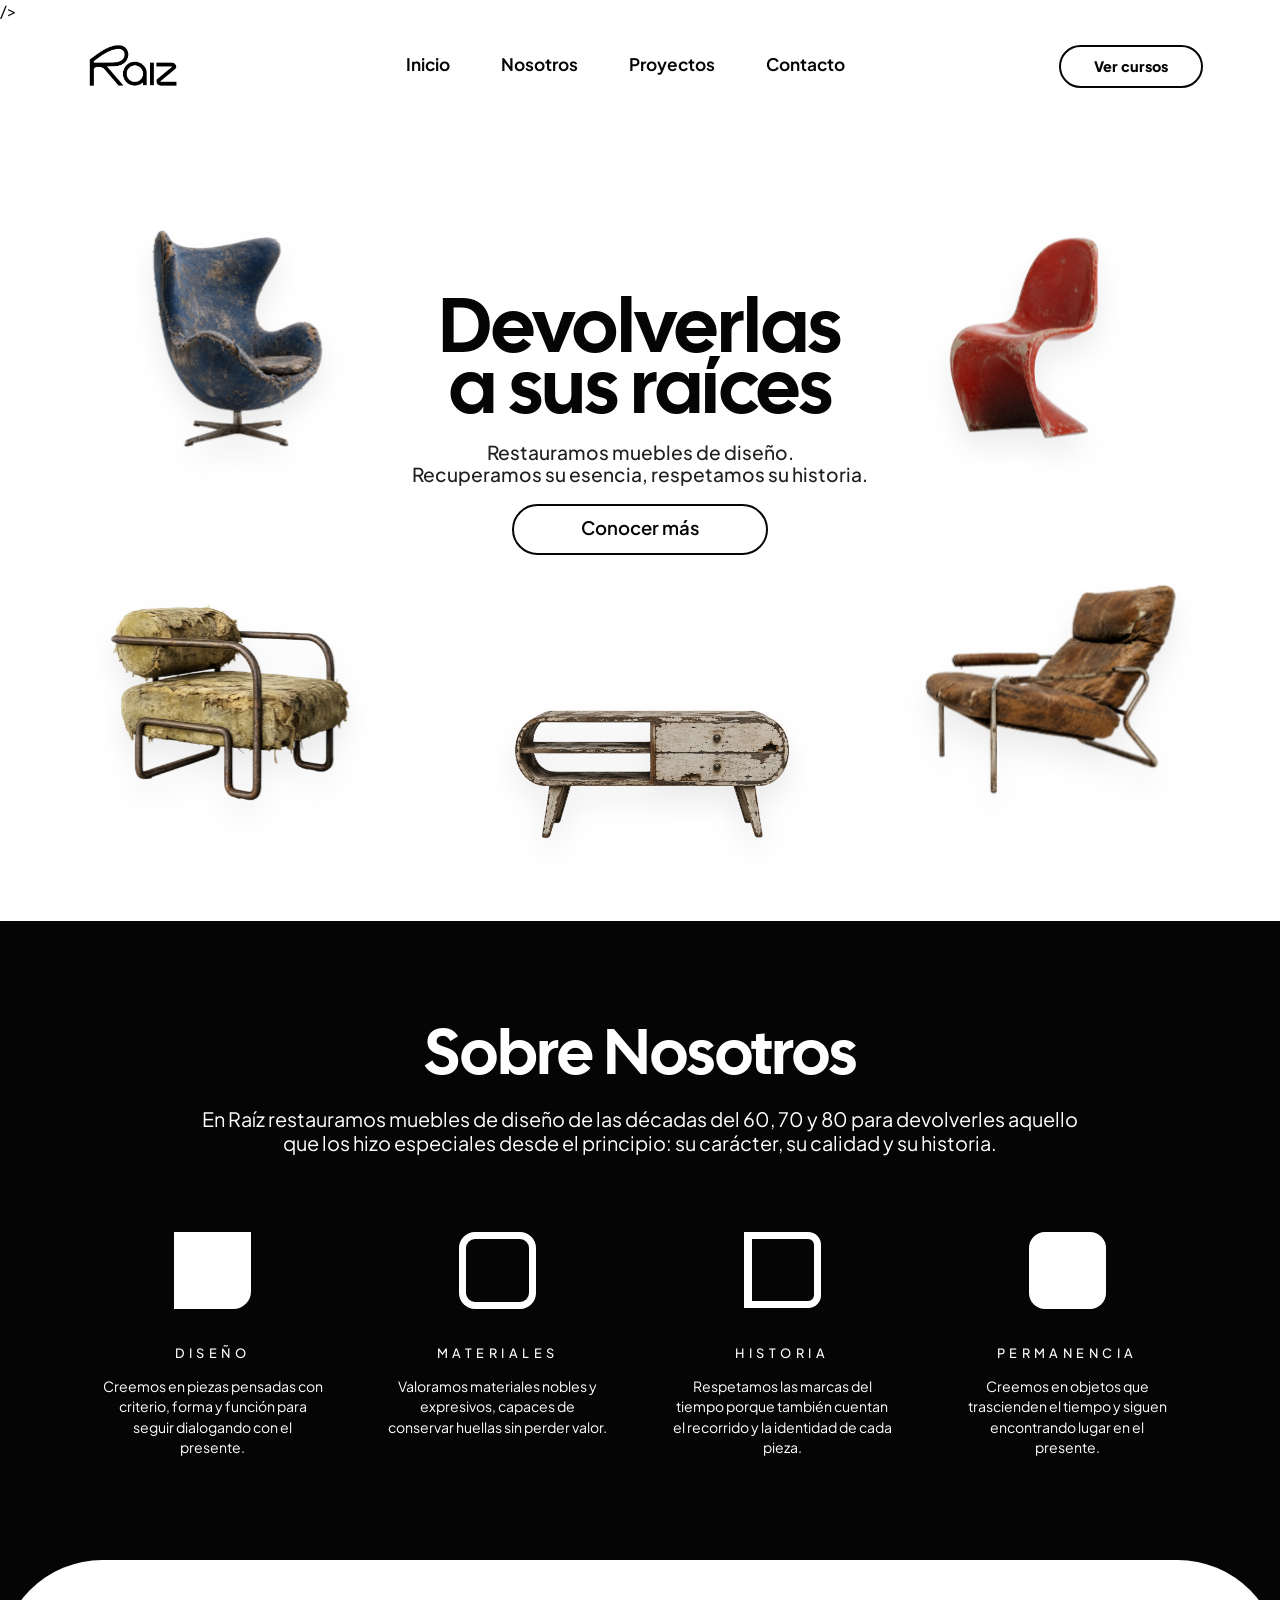
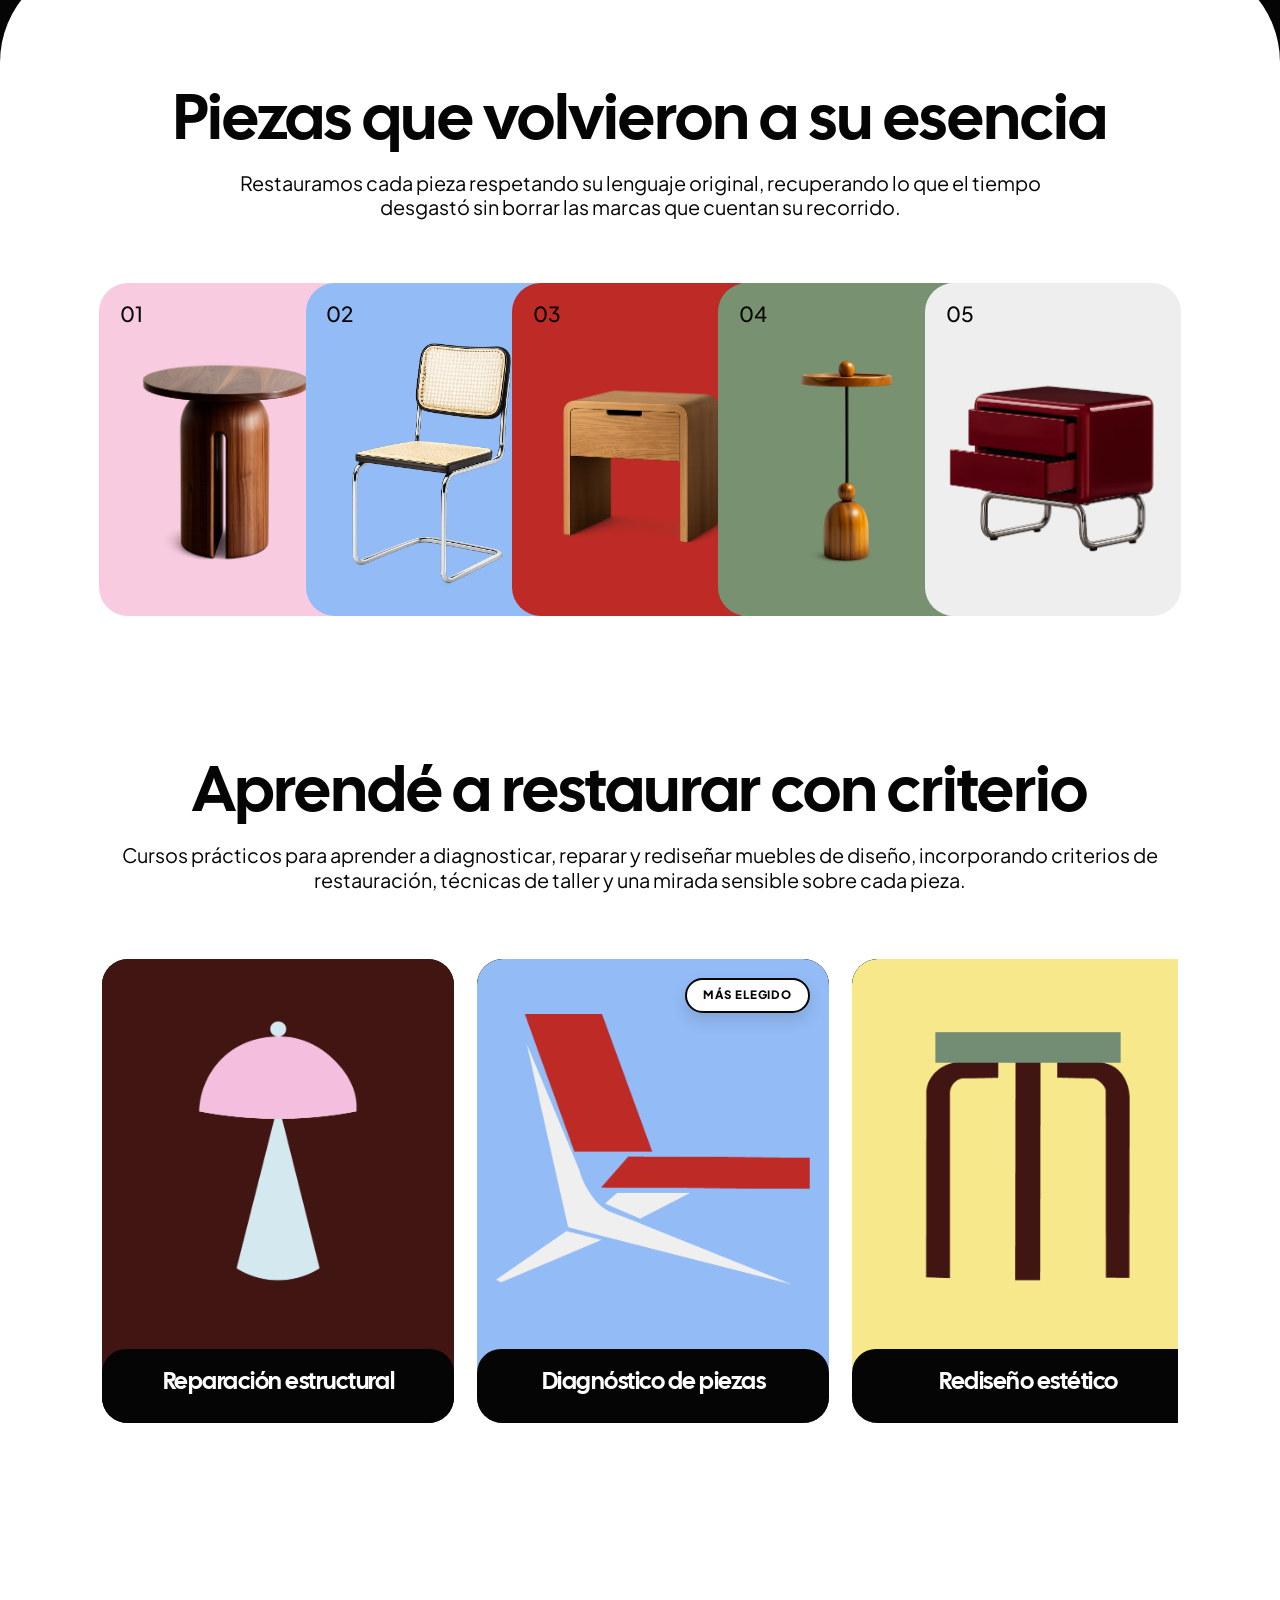
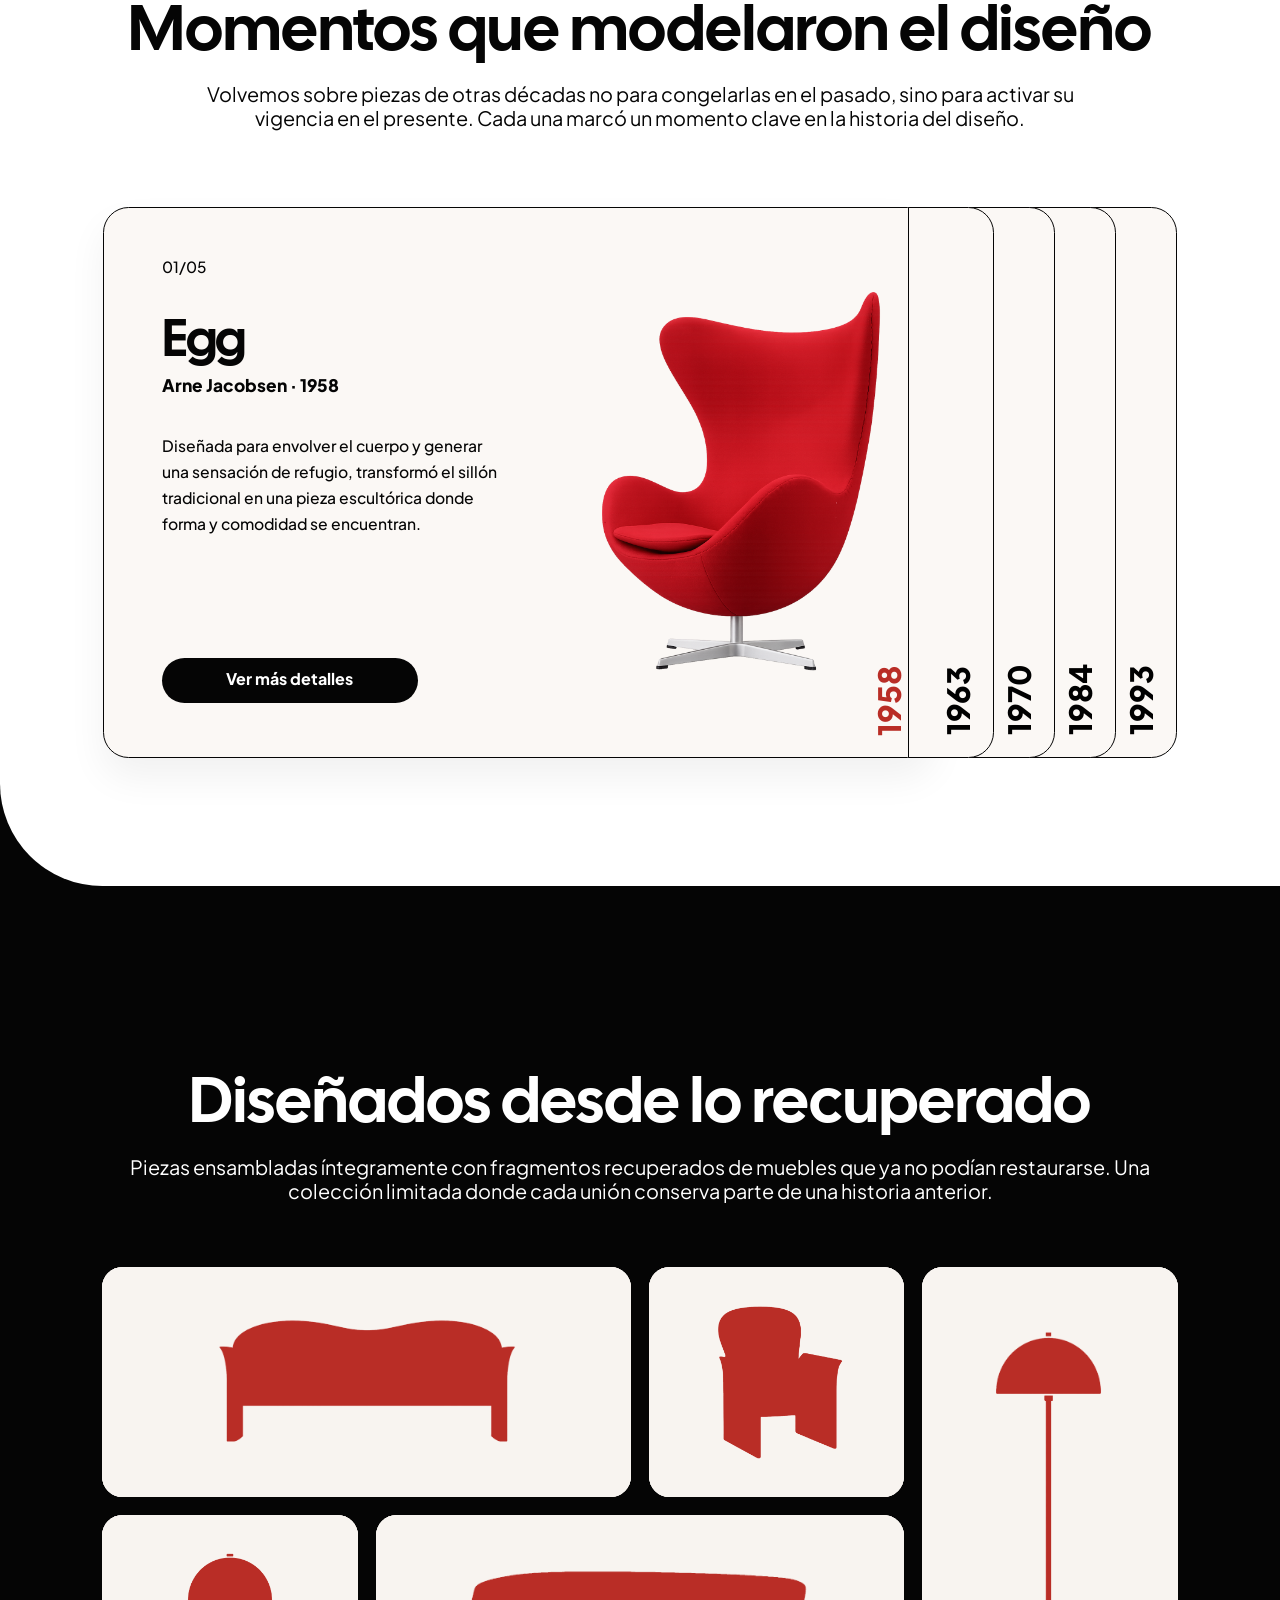
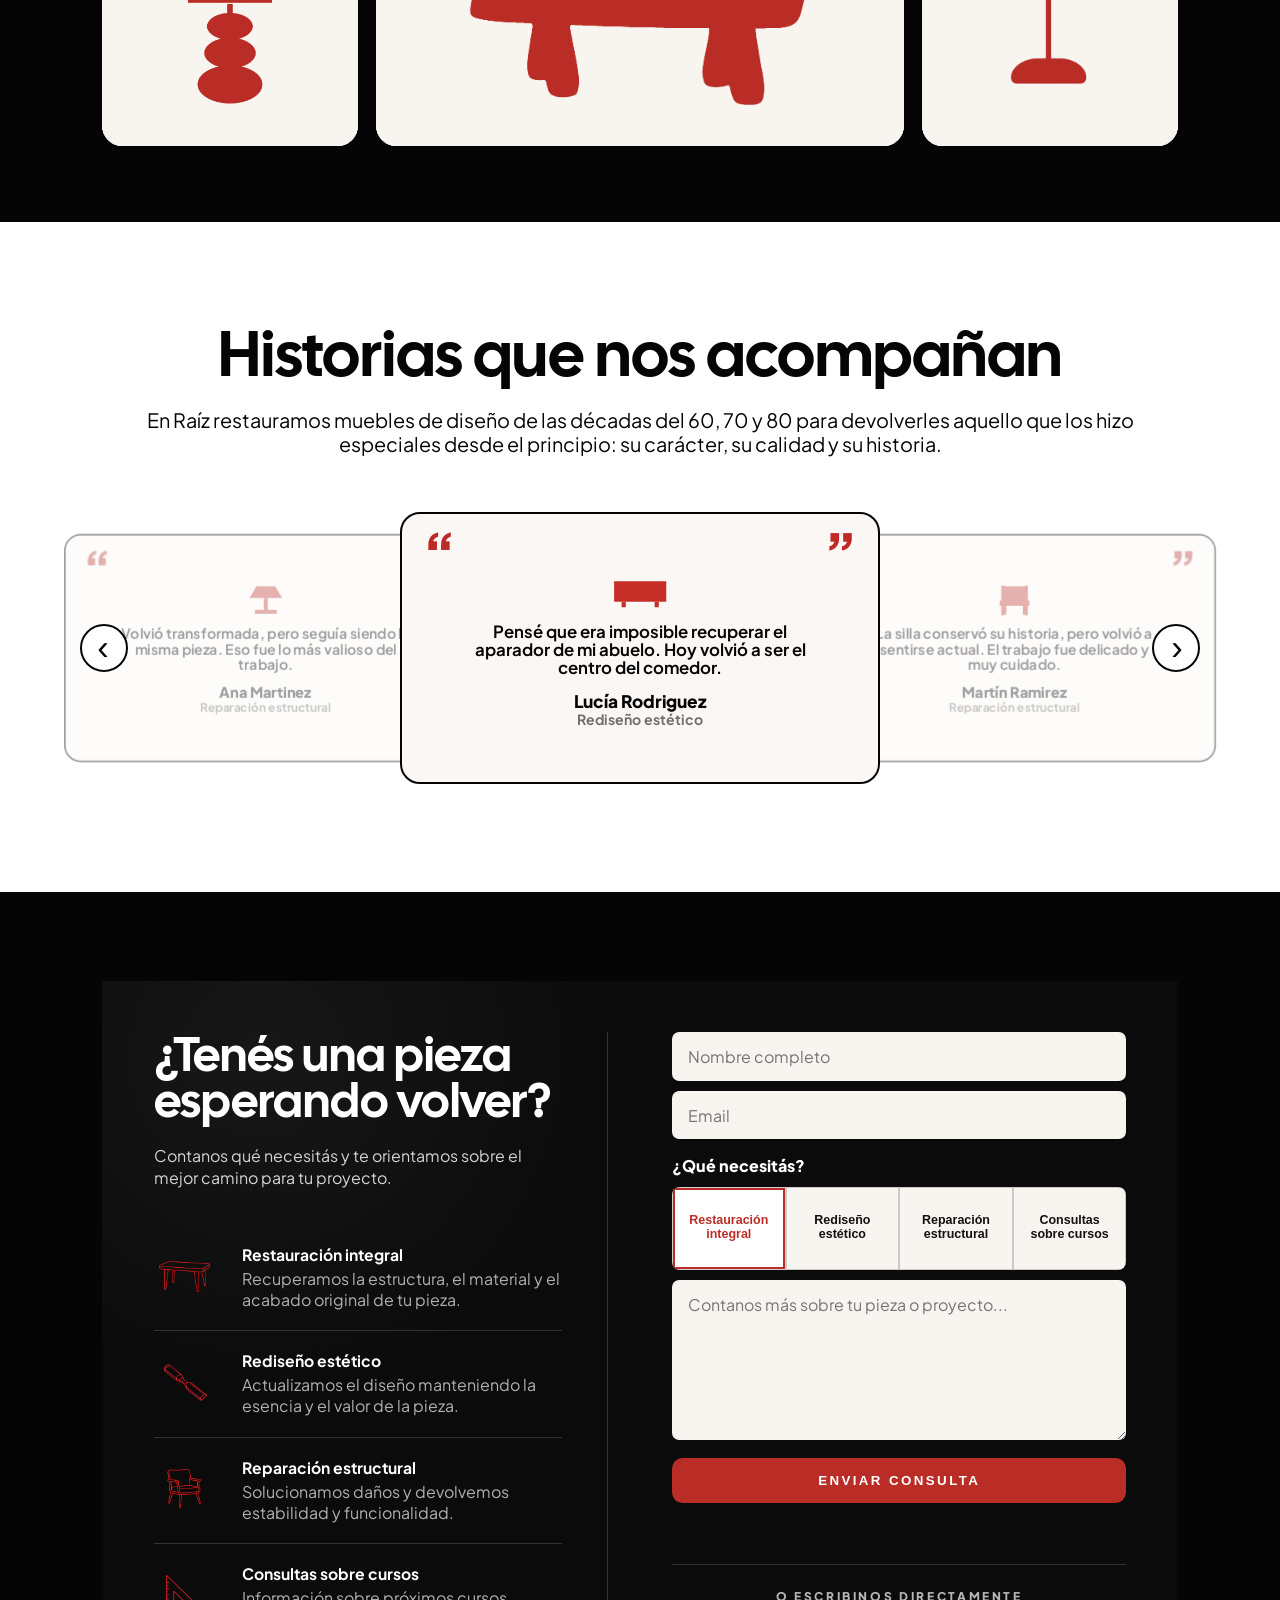
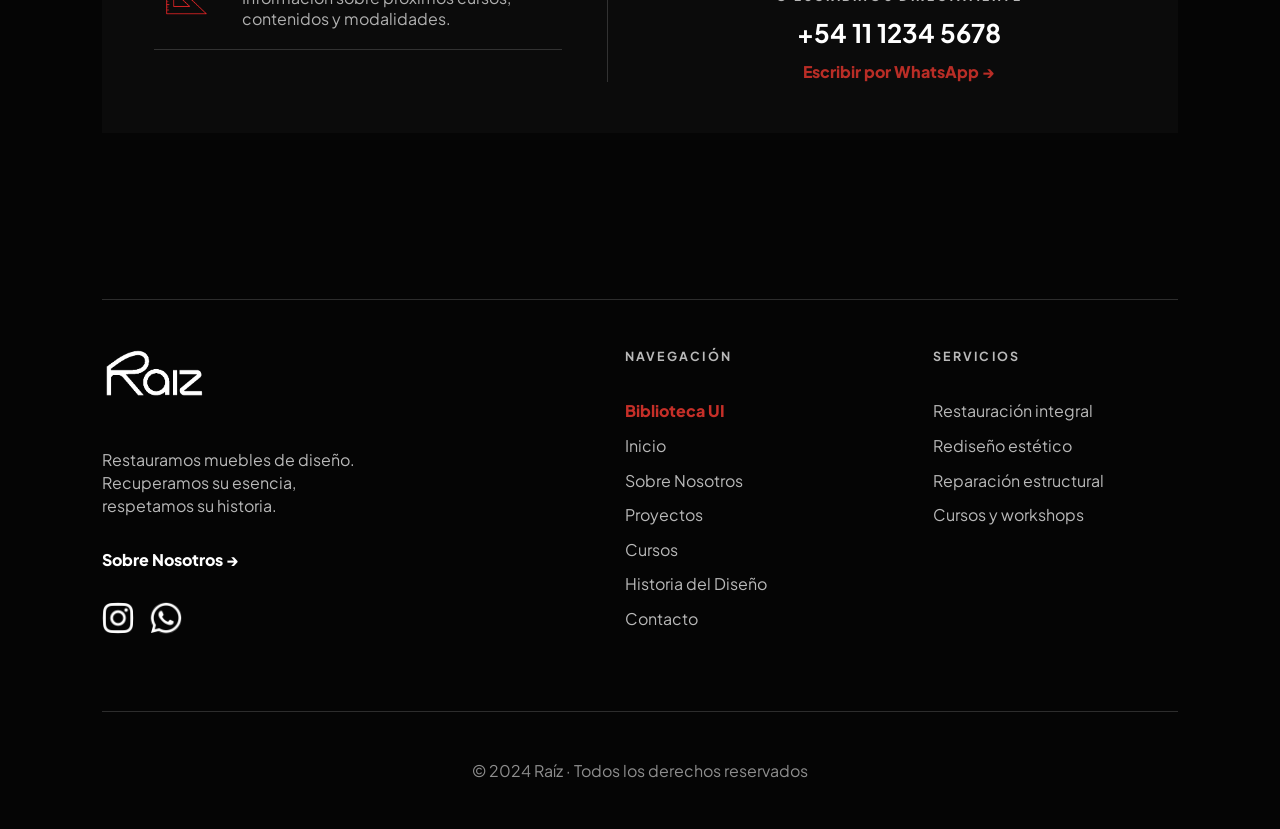
==== index.html @ 6542a579 "/" ====
<!DOCTYPE html>
<html lang="es">
  <head>
    <meta charset="UTF-8" />
    <meta name="viewport" content="width=device-width, initial-scale=1.0" />
    <title>RAIZ | Restauración de muebles vintage</title>
    <link rel="preconnect" href="https://fonts.googleapis.com" />
<link rel="preconnect" href="https://fonts.gstatic.com" crossorigin />

/>
    <link rel="stylesheet" href="styles.css" />
    <link rel="preconnect" href="https://fonts.googleapis.com" />
    <link rel="preconnect" href="https://fonts.gstatic.com" crossorigin />
    <link href="https://fonts.googleapis.com/css2?family=Cal+Sans&family=League+Spartan:wght@100..900&display=swap" rel="stylesheet" />
    <link rel="preconnect" href="https://fonts.googleapis.com">
<link rel="preconnect" href="https://fonts.gstatic.com" crossorigin>
<link href="https://fonts.googleapis.com/css2?family=Cal+Sans&family=Inter:ital,opsz,wght@0,14..32,100..900;1,14..32,100..900&family=League+Spartan:wght@100..900&family=Plus+Jakarta+Sans:ital,wght@0,200..800;1,200..800&display=swap" rel="stylesheet">
  </head>
 <body>
  <header class="hero" id="inicio">
  <nav class="navbar" aria-label="Navegacion principal">
  <a class="brand" href="#inicio" aria-label="RAIZ inicio">
    <img src="./img/logo-raiz.png" alt="RAIZ" />
    <span>RAIZ</span>
  </a>

  <button class="nav-toggle" type="button" aria-label="Abrir menú" aria-expanded="false" aria-controls="nav-menu">
    <span></span>
    <span></span>
    <span></span>
  </button>

  <ul class="nav-links" id="nav-menu">
    <li><a href="#inicio">Inicio</a></li>
    <li><a href="#sobre-nosotros">Nosotros</a></li>
    <li><a href="#proyectos">Proyectos</a></li>
    <li><a href="#contacto">Contacto</a></li>

      <li class="nav-courses-mobile">
    <a href="#cursos">Ver cursos</a>
  </li>
  </ul>

  <a class="nav-cta" href="#cursos">Ver cursos</a>
</nav>


      <div class="hero-gallery" aria-hidden="true">
  <div class="hero-piece piece-chair-green">
    <img class="hero-piece__img hero-piece__img--normal" src="./img/sillon-azul-deteriorado.png" alt="" />
    <img class="hero-piece__img hero-piece__img--aged" src="./img/sillon-azul.png" alt="" />
  </div>

<div class="hero-piece piece-mobile-restoration">
  <img class="hero-piece__img hero-piece__img--normal" src="./img/sillon-azul-deteriorado.png" alt="" />
  <img class="hero-piece__img hero-piece__img--aged" src="./img/sillon-azul.png" alt="" />
</div>

  <div class="hero-piece piece-chair-red">
    <img class="hero-piece__img hero-piece__img--normal" src="./img/silla-roja-deteriorada.png" alt="" />
    <img class="hero-piece__img hero-piece__img--aged" src="./img/silla-roja.png" alt="" />
  </div>

  <div class="hero-piece piece-chair-brown">
    <img class="hero-piece__img hero-piece__img--normal" src="./img/silla-verde-deteriorada.png" alt="" />
    <img class="hero-piece__img hero-piece__img--aged" src="./img/silla-verde.png" alt="" />
  </div>

  <div class="hero-piece piece-rack">
    <img class="hero-piece__img hero-piece__img--normal" src="./img/rack-deteriorado.png" alt="" />
    <img class="hero-piece__img hero-piece__img--aged" src="./img/rack.png" alt="" />
  </div>

  <div class="hero-piece piece-chair-orange">
    <img class="hero-piece__img hero-piece__img--normal" src="./img/silla-marron-deteriorada.png" alt="" />
    <img class="hero-piece__img hero-piece__img--aged" src="./img/silla-marron.png" alt="" />
  </div>
</div>

      <section class="hero-content" aria-labelledby="hero-title">
        <h1 id="hero-title">Devolverlas<br />a sus raíces</h1>
       <p class="hero-copy hero-copy--desktop">
        Restauramos muebles de diseño.<br />
        Recuperamos su esencia, respetamos su historia.
      </p>
      <p class="hero-copy hero-copy--mobile">
        Restauramos muebles de diseño.<br />
        Recuperamos su esencia.
      </p>
        <a class="hero-button" href="#sobre-nosotros">Conocer más</a>
      </section>
    </header>

    <main>

<section class="about mobile-title-sm section-wave section-wave--black section-wave--top" id="sobre-nosotros">
  <div class="about__inner">
    <h2 class="section-title">Sobre Nosotros</h2>

    <p class="section-intro section-intro--desktop">
      En Raíz restauramos muebles de diseño de las décadas del 60, 70 y 80 para devolverles aquello <br>
      que los hizo especiales desde el principio: su carácter, su calidad y su historia.
    </p>

    <p class="section-intro section-intro--mobile">
      Restauramos muebles de diseño para recuperar su esencia, su historia y su lugar <br> en el presente.
    </p>

    <div class="about__values" aria-label="Valores de RAIZ">
      <article class="value-card">
        <span class="value-card__icon value-card__icon--design" aria-hidden="true"></span>
        <h3 class="value-card__title">DISEÑO</h3>

        <p class="value-card__text value-card__text--desktop">
          Creemos en piezas pensadas con criterio, forma y función para seguir dialogando con el presente.
        </p>

        <p class="value-card__text value-card__text--mobile">
          Creamos piezas pensadas con <br>criterio, forma y función.
        </p>
      </article>

      <article class="value-card">
        <span class="value-card__icon value-card__icon--materials" aria-hidden="true"></span>
        <h3 class="value-card__title">MATERIALES</h3>

        <p class="value-card__text value-card__text--desktop">
          Valoramos materiales nobles y expresivos, capaces de conservar huellas sin perder valor.
        </p>

        <p class="value-card__text value-card__text--mobile">
          Valoramos materiales nobles que conservan huellas y valor.
        </p>
      </article>

      <article class="value-card">
<span class="value-card__icon value-card__icon--history" aria-hidden="true"></span>
        <h3 class="value-card__title">HISTORIA</h3>

        <p class="value-card__text value-card__text--desktop">
          Respetamos las marcas del tiempo porque también cuentan el recorrido y la identidad de cada pieza.
        </p>

        <p class="value-card__text value-card__text--mobile">
          Marcas del tiempo que cuentan identidad y recorrido.
        </p>
      </article>

      <article class="value-card">
        <span class="value-card__icon value-card__icon--soft" aria-hidden="true"></span>
        <h3 class="value-card__title">PERMANENCIA</h3>

        <p class="value-card__text value-card__text--desktop">
          Creemos en objetos que trascienden el tiempo y siguen encontrando lugar en el presente.
        </p>

        <p class="value-card__text value-card__text--mobile">
          Creemos en objetos pensados <br>para seguir teniendo lugar.
        </p>
      </article>
    </div>
  </div>
</section>


<!-- SECCION PROYECTOS -->

<section class="projects" id="proyectos">
  <div class="projects__inner">
    <h2 class="section-title">Piezas que volvieron a su esencia</h2>

    <p class="section-intro section-intro--desktop">
      Restauramos cada pieza respetando su lenguaje original, recuperando lo que el tiempo <br>
      desgastó sin borrar las marcas que cuentan su recorrido.
    </p>

    <p class="section-intro section-intro--mobile">
      Restauramos piezas de diseño respetando <br>su historia y su carácter original.
    </p>

    <div class="project-stack" aria-label="Listado de proyectos destacados">
      <article class="project-card project-card--pink">
        <div class="project-card__inner">
          <div class="project-card__face project-card__face--front">
            <span class="project-card__number">01</span>
            <img class="project-card__image" src="./img/proyecto-01.png" alt="Mesa lateral restaurada" />
            <button class="project-card__button" type="button" aria-expanded="false">Ver proyecto</button>
          </div>

          <div class="project-card__face project-card__face--back" aria-hidden="true">
            <span class="project-card__back-number">01</span>
            <h3 class="project-card__back-title">Mesa lateral restaurada</h3>
            <p class="project-card__back-text">
              Recuperamos la superficie de madera, reforzamos su base y respetamos la línea original de la pieza.
            </p>
            <p class="project-card__back-meta">Madera · Pulido · Terminación natural</p>
            <button class="project-card__back-button" type="button">Volver</button>
          </div>
        </div>
      </article>

      <article class="project-card project-card--blue">
        <div class="project-card__inner">
          <div class="project-card__face project-card__face--front">
            <span class="project-card__number">02</span>
            <img class="project-card__image" src="./img/proyecto-02.png" alt="Silla de esterilla restaurada" />
            <button class="project-card__button" type="button" aria-expanded="false">Ver proyecto</button>
          </div>

          <div class="project-card__face project-card__face--back" aria-hidden="true">
            <span class="project-card__back-number">02</span>
            <h3 class="project-card__back-title">Silla de esterilla</h3>
            <p class="project-card__back-text">
              Reparamos estructura tubular, asiento y respaldo, conservando su lenguaje liviano y geométrico.
            </p>
            <p class="project-card__back-meta">Metal · Esterilla · Reparación estructural</p>
            <button class="project-card__back-button" type="button">Volver</button>
          </div>
        </div>
      </article>

      <article class="project-card project-card--red">
        <div class="project-card__inner">
          <div class="project-card__face project-card__face--front">
            <span class="project-card__number">03</span>
            <img class="project-card__image" src="./img/proyecto-03.png" alt="Mesa de apoyo restaurada" />
            <button class="project-card__button" type="button" aria-expanded="false">Ver proyecto</button>
          </div>

          <div class="project-card__face project-card__face--back" aria-hidden="true">
            <span class="project-card__back-number">03</span>
            <h3 class="project-card__back-title">Mesa de apoyo</h3>
            <p class="project-card__back-text">
              La intervención devolvió estabilidad, proporción y presencia sin borrar las marcas propias del material.
            </p>
            <p class="project-card__back-meta">Madera · Ensamble · Rediseño sutil</p>
            <button class="project-card__back-button" type="button">Volver</button>
          </div>
        </div>
      </article>

      <article class="project-card project-card--green">
        <div class="project-card__inner">
          <div class="project-card__face project-card__face--front">
            <span class="project-card__number">04</span>
            <img class="project-card__image" src="./img/proyecto-04.png" alt="Lámpara de pie restaurada" />
            <button class="project-card__button" type="button" aria-expanded="false">Ver proyecto</button>
          </div>

          <div class="project-card__face project-card__face--back" aria-hidden="true">
            <span class="project-card__back-number">04</span>
            <h3 class="project-card__back-title">Lámpara de pie</h3>
            <p class="project-card__back-text">
              Restauramos el sistema, la base y el acabado para recuperar su funcionalidad y carácter original.
            </p>
            <p class="project-card__back-meta">Madera · Electricidad · Acabado</p>
            <button class="project-card__back-button" type="button">Volver</button>
          </div>
        </div>
      </article>

      <article class="project-card project-card--gray">
        <div class="project-card__inner">
          <div class="project-card__face project-card__face--front">
            <span class="project-card__number">05</span>
            <img class="project-card__image" src="./img/proyecto-05.png" alt="Mesa de luz roja restaurada" />
            <button class="project-card__button" type="button" aria-expanded="false">Ver proyecto</button>
          </div>

          <div class="project-card__face project-card__face--back" aria-hidden="true">
            <span class="project-card__back-number">05</span>
            <h3 class="project-card__back-title">Mesa de luz roja</h3>
            <p class="project-card__back-text">
              Reparamos cajones, estructura y terminación para devolverle uso cotidiano y presencia visual.
            </p>
            <p class="project-card__back-meta">Laca · Metal · Restauración integral</p>
            <button class="project-card__back-button" type="button">Volver</button>
          </div>
        </div>
      </article>
    </div>

  <div class="project-dots" aria-label="Navegacion de proyectos"></div>
  </div>
</section>



<!-- SECCION CURSOS -->
<section class="courses" id="cursos">
  <div class="courses__inner">
    <h2 class="section-title">Aprendé a restaurar con criterio</h2>

    <p class="section-intro section-intro--desktop">
      Cursos prácticos para aprender a diagnosticar, reparar y rediseñar muebles de diseño, incorporando criterios de restauración, técnicas de taller y una mirada sensible sobre cada pieza.
    </p>

    <p class="section-intro section-intro--mobile">
      Cursos prácticos para restaurar muebles de diseño con técnica y criterio.
    </p>

    <div class="courses__grid">
      <article class="course-card">
        <div class="course-card__media">
          <img class="course-card__image" src="./img/curso-diagnostico.png" alt="Curso de diagnóstico de piezas" />
        </div>

        <div class="course-card__body">
          <span class="course-card__number">01</span>
          <h3 class="course-card__title">Reparación estructural</h3>
          <p class="course-card__description">
            Materiales, estructura, daños <br />y criterios de intervención.
          </p>
           <p class="course-card__price">$55.000</p>

          <div class="course-card__chips" aria-label="Información del curso">
            <span>Inicial</span>
            <span>4 encuentros</span>
            <span>Presencial</span>
          </div>

          <a class="course-card__button" href="#">Ver curso</a>
        </div>
      </article>

      <article class="course-card course-card--featured">
        <span class="course-card__badge">Más elegido</span>

        <div class="course-card__media">
          <img class="course-card__image" src="./img/curso-reparacion.png" alt="Curso de reparación estructural" />
        </div>

        <div class="course-card__body">
          <span class="course-card__number">02</span>
          <h3 class="course-card__title">Diagnóstico de piezas</h3>
          <p class="course-card__description">
            Uniones, refuerzos, estabilidad <br />y técnicas de taller.
          </p>
           <p class="course-card__price">$75.000</p>

          <div class="course-card__chips" aria-label="Información del curso">
            <span>Intermedio</span>
            <span>4 encuentros</span>
            <span>Online</span>
          </div>

          <a class="course-card__button" href="./curso.html">Ver curso</a>
        </div>
      </article>

      <article class="course-card">
        <div class="course-card__media">
          <img class="course-card__image" src="./img/curso-rediseno.png" alt="Curso de rediseño estético" />
        </div>

        <div class="course-card__body">
          <span class="course-card__number">03</span>
          <h3 class="course-card__title">Rediseño estético</h3>

          


          <p class="course-card__description">
            Terminaciones, color, tapicería <br />y actualización visual.
          </p>

          <p class="course-card__price">$89.000</p>

          <div class="course-card__chips" aria-label="Información del curso">
            <span>Avanzado</span>
            <span>8 encuentros</span>
            <span>Online</span>
          </div>

          <a class="course-card__button" href="#">Ver curso</a>
        </div>
      </article>
    </div>

   <div class="courses-scroll-dots" aria-hidden="true">
  <span class="is-active"></span>
  <span></span>
  <span></span>
</div>
  </div>
</section>


<section class="history" id="historia">
  <div class="history__inner">
    <div class="history__header">

      <h2 class="section-title history-title--desktop">
        Momentos que modelaron el diseño
      </h2>

      <h2 class="section-title history-title--mobile">
        Íconos del diseño
      </h2>

      <p class="section-intro history-intro--desktop">
        Volvemos sobre piezas de otras décadas no para congelarlas en el pasado, sino para activar su <br />
        vigencia en el presente. Cada una marcó un momento clave en la historia del diseño.
      </p>

      <p class="section-intro history-intro--mobile">
        Piezas icónicas que marcaron la historia del diseño y siguen vigentes hoy.
      </p>
    </div>

    <div class="history-accordion" aria-label="Línea de tiempo de piezas icónicas">
      <article class="timeline-panel is-active">
        <button class="timeline-panel__button" type="button" aria-expanded="true">
          <span class="timeline-panel__year">1958</span>
        </button>

        <span class="timeline-panel__active-year">1958</span>

        <div class="timeline-panel__content">
          <div class="timeline-panel__copy">
            <span class="timeline-panel__number">01/05</span>
            <span class="timeline-panel__featured-year">1958</span>
            <h3 class="timeline-panel__title">Egg</h3>
            <p class="timeline-panel__meta">Arne Jacobsen · 1958</p>
            <p class="timeline-panel__text">
Diseñada para envolver el cuerpo y generar una sensación de refugio, transformó el sillón tradicional en una pieza escultórica donde forma y comodidad se encuentran.            </p>
          </div>

          <img class="timeline-panel__image" src="./img/historia-egg.png" alt="Silla Wassily" />
          <a class="timeline-panel__cta" href="#">Ver más detalles</a>
        </div>
      </article>

      <article class="timeline-panel">
        <button class="timeline-panel__button" type="button" aria-expanded="false">
          <span class="timeline-panel__year">1963</span>
        </button>

        <span class="timeline-panel__active-year">1963</span>

        <div class="timeline-panel__content">
          <div class="timeline-panel__copy">
            <span class="timeline-panel__number">02/05</span>
            <span class="timeline-panel__featured-year">1963</span>
            <h3 class="timeline-panel__title">Ball</h3>
            <p class="timeline-panel__meta">Eero Aarnio · 1963</p>
            <p class="timeline-panel__text">
Inspirada en la estética espacial de los años sesenta, convirtió un asiento en una cápsula personal explorando nuevas formas, materiales y experiencias de uso.            </p>
          </div>

          <img class="timeline-panel__image" src="./img/historia-ball.png" alt="La Chaise" />
          <a class="timeline-panel__cta" href="#">Ver más detalles</a>
        </div>
      </article>

      <article class="timeline-panel">
        <button class="timeline-panel__button" type="button" aria-expanded="false">
          <span class="timeline-panel__year">1970</span>
        </button>

        <span class="timeline-panel__active-year">1970</span>

        <div class="timeline-panel__content">
          <div class="timeline-panel__copy">
            <span class="timeline-panel__number">03/05</span>
            <span class="timeline-panel__featured-year">1970</span>
            <h3 class="timeline-panel__title">UP5 </h3>
            <p class="timeline-panel__meta">Gaetano Pesce · 1970</p>
            <p class="timeline-panel__text">
Una pieza expresiva de formas orgánicas que desafió la idea tradicional del mobiliario, convirtiendo al diseño en un medio para comunicar emociones.            </p>
          </div>

          <img class="timeline-panel__image" src="./img/historia-up.png" alt="Lounge Chair" />
          <a class="timeline-panel__cta" href="#">Ver más detalles</a>
        </div>
      </article>

      <article class="timeline-panel">
        <button class="timeline-panel__button" type="button" aria-expanded="false">
          <span class="timeline-panel__year">1984</span>
        </button>

        <span class="timeline-panel__active-year">1984</span>

        <div class="timeline-panel__content">
          <div class="timeline-panel__copy">
            <span class="timeline-panel__number">04/05</span>
            <span class="timeline-panel__featured-year">1984</span>
            <h3 class="timeline-panel__title">Ekstrem</h3>
            <p class="timeline-panel__meta">Terje Ekstrøm · 1984</p>
            <p class="timeline-panel__text">
              Con su forma continua y su presencia plástica, la Panton expandió los límites entre objeto funcional y pieza visual. Su color y silueta la volvieron un ícono del diseño moderno.
            </p>
          </div>

          <img class="timeline-panel__image" src="./img/historia-ekstrem.png" alt="Silla Panton" />
          <a class="timeline-panel__cta" href="#">Ver más detalles</a>
        </div>
      </article>

      <article class="timeline-panel">
        <button class="timeline-panel__button" type="button" aria-expanded="false">
          <span class="timeline-panel__year">1993</span>
        </button>

        <span class="timeline-panel__active-year">1993</span>

        <div class="timeline-panel__content">
          <div class="timeline-panel__copy">
            <span class="timeline-panel__number">05/05</span>
            <span class="timeline-panel__featured-year">1993</span>
            <h3 class="timeline-panel__title">Vermelha</h3>
            <p class="timeline-panel__meta">Humberto Campana · 1993</p>
            <p class="timeline-panel__text">
Construida mediante una trama manual de cuerda, transformó un material cotidiano en una pieza de diseño donde conviven oficio, experimentación y expresión.            </p>
          </div>

          <img class="timeline-panel__image" src="./img/historia-vermelha.png" alt="Lámpara Tizio" />
          <a class="timeline-panel__cta" href="#">Ver más detalles</a>
        </div>
      </article>
    </div>
  </div>
</section>

<section class="muebles" id="muebles-capsula">
  <div class="muebles__inner">
    <!-- Título desktop -->
    <h2 class="section-title section-title--desktop">
      Diseñados desde lo recuperado
    </h2>

    <!-- Título mobile -->
    <h2 class="section-title section-title--mobile">
      Diseño recuperado
    </h2>

    <!-- Bajada desktop -->
    <p class="section-intro section-intro--desktop">
      Piezas ensambladas íntegramente con fragmentos recuperados de muebles que ya no
      podían restaurarse. Una colección limitada donde cada unión conserva parte de
      una historia anterior.
    </p>

    <!-- Bajada mobile -->
    <p class="section-intro section-intro--mobile">
      Una colección limitada creada con fragmentos de muebles recuperados.
    </p>

    <p class="muebles__mobile-instruction">
      Deslizá y tocá cada pieza para revelarla
    </p>

    <div class="muebles__grid">
      <!-- Pieza 01: Sofá -->
      <article
        class="mueble-tile mueble-tile--sofa"
        tabindex="0"
        role="button"
        aria-label="Revelar Sofá Raíz"
        aria-pressed="false"
      >
        <div class="mueble-tile__inner">
          <div class="mueble-tile__face mueble-tile__face--front">
            <img
              class="mueble-tile__image"
              src="./img/testimonio-sofa.png"
              alt="Silueta del Sofá Raíz"
            />

            <span class="mueble-tile__hint">
              Tocá para revelar
            </span>
          </div>

          <div class="mueble-tile__face mueble-tile__face--back">
            <img
              class="mueble-tile__image"
              src="./img/testimonio-sofa-hover.png"
              alt="Sofá Raíz"
            />

            <h3 class="mueble-tile__name">
              Sofá Raíz
            </h3>

            <p class="mueble-tile__file">
              Pieza 01 · Madera recuperada
            </p>
          </div>
        </div>
      </article>

      <!-- Pieza 02: Sillón -->
      <article
        class="mueble-tile mueble-tile--lamp"
        tabindex="0"
        role="button"
        aria-label="Revelar Sillón Encuentro"
        aria-pressed="false"
      >
        <div class="mueble-tile__inner">
          <div class="mueble-tile__face mueble-tile__face--front">
            <img
              class="mueble-tile__image"
              src="./img/testimonio-silla.png"
              alt="Silueta del Sillón Encuentro"
            />

            <span class="mueble-tile__hint">
              Tocá para revelar
            </span>
          </div>

          <div class="mueble-tile__face mueble-tile__face--back">
            <img
              class="mueble-tile__image"
              src="./img/testimonio-silla-hover.png"
              alt="Sillón Encuentro"
            />

            <h3 class="mueble-tile__name">
              Sillón Encuentro
            </h3>

            <p class="mueble-tile__file">
              Pieza 02 · Fragmentos ensamblados
            </p>
          </div>
        </div>
      </article>

      <!-- Pieza 03: Lámpara de pie -->
      <article
        class="mueble-tile mueble-tile--floor"
        tabindex="0"
        role="button"
        aria-label="Revelar Lámpara Línea"
        aria-pressed="false"
      >
        <div class="mueble-tile__inner">
          <div class="mueble-tile__face mueble-tile__face--front">
            <img
              class="mueble-tile__image"
              src="./img/testimonio-lampara-pie.png"
              alt="Silueta de la Lámpara Línea"
            />

            <span class="mueble-tile__hint">
              Tocá para revelar
            </span>
          </div>

          <div class="mueble-tile__face mueble-tile__face--back">
            <img
              class="mueble-tile__image"
              src="./img/testimonio-lampara-pie-hover.png"
              alt="Lámpara Línea"
            />

            <h3 class="mueble-tile__name">
              Lámpara Línea
            </h3>

            <p class="mueble-tile__file">
              Pieza 03 · Estructura recuperada
            </p>
          </div>
        </div>
      </article>

      <!-- Pieza 04: Lámpara de mesa -->
      <article
        class="mueble-tile mueble-tile--chair"
        tabindex="0"
        role="button"
        aria-label="Revelar Lámpara Equilibrio"
        aria-pressed="false"
      >
        <div class="mueble-tile__inner">
          <div class="mueble-tile__face mueble-tile__face--front">
            <img
              class="mueble-tile__image"
              src="./img/testimonio-lampara.png"
              alt="Silueta de la Lámpara Equilibrio"
            />

            <span class="mueble-tile__hint">
              Tocá para revelar
            </span>
          </div>

          <div class="mueble-tile__face mueble-tile__face--back">
            <img
              class="mueble-tile__image"
              src="./img/testimonio-lampara-hover.png"
              alt="Lámpara Equilibrio"
            />

            <h3 class="mueble-tile__name">
              Lámpara Equilibrio
            </h3>

            <p class="mueble-tile__file">
              Pieza 04 · Componentes reutilizados
            </p>
          </div>
        </div>
      </article>

      <!-- Pieza 05: Mesa -->
      <article
        class="mueble-tile mueble-tile--table"
        tabindex="0"
        role="button"
        aria-label="Revelar Mesa Huella"
        aria-pressed="false"
      >
        <div class="mueble-tile__inner">
          <div class="mueble-tile__face mueble-tile__face--front">
            <img
              class="mueble-tile__image"
              src="./img/testimonio-mesa.png"
              alt="Silueta de la Mesa Huella"
            />

            <span class="mueble-tile__hint">
              Tocá para revelar
            </span>
          </div>

          <div class="mueble-tile__face mueble-tile__face--back">
            <img
              class="mueble-tile__image"
              src="./img/testimonio-mesa-hover.png"
              alt="Mesa Huella"
            />

            <h3 class="mueble-tile__name">
              Mesa Huella
            </h3>

            <p class="mueble-tile__file">
              Pieza 05 · Marcas originales
            </p>
          </div>
        </div>
      </article>
    </div>

    <!-- Puntos de navegación mobile -->
    <div
      class="muebles__pagination"
      aria-label="Navegación de la galería"
    ></div>
  </div>
</section>




<section class="testimonial-marquee" aria-label="Testimonios de clientes">
<div class="testimonial-marquee__head">
  <h2 class="section-title">
    <span class="testimonial-title--desktop">
      Historias que nos acompañan
    </span>

    <span class="testimonial-title--mobile">
      Testimonios reales
    </span>
  </h2>

  <p class="section-intro">
    <span class="testimonial-intro--desktop">
      En Raíz restauramos muebles de diseño de las décadas del 60, 70 y 80 para
      devolverles aquello que los hizo especiales desde el principio: su carácter,
      su calidad y su historia.
    </span>

    <span class="testimonial-intro--mobile">
      Muebles recuperados que vuelven a formar parte de nuevas historias.
    </span>
  </p>
</div>

  <div class="testimonial-carousel__stage">
    <button class="testimonial-carousel__arrow testimonial-carousel__arrow--prev" type="button" aria-label="Testimonio anterior">‹</button>

    <div class="testimonial-carousel__track">
      <article class="testimonial-slide is-active">
        <span class="testimonial-slide__quote testimonial-slide__quote--start" aria-hidden="true">“</span>
        <div class="testimonial-slide__furniture" aria-hidden="true">
          <svg viewBox="0 0 220 90">
            <path d="M54 24h112v44H54z" />
            <path d="M62 32h44v28H62zM114 32h44v28h-44z" />
            <path d="M70 68h9v12h-9zM141 68h9v12h-9z" />
          </svg>
        </div>
        <p class="testimonial-slide__text">Pensé que era imposible recuperar el aparador de mi abuelo. Hoy volvió a ser el centro del comedor.</p>
        <div class="testimonial-slide__author">
          <strong>Lucía Rodriguez</strong>
          <span>Rediseño estético</span>
        </div>
        <span class="testimonial-slide__quote testimonial-slide__quote--end" aria-hidden="true">”</span>
      </article>

      <article class="testimonial-slide is-next">
        <span class="testimonial-slide__quote testimonial-slide__quote--start" aria-hidden="true">“</span>
        <div class="testimonial-slide__furniture" aria-hidden="true">
          <svg viewBox="0 0 220 90">
            <path d="M82 12h56v42H82z" />
            <path d="M72 48h76v14H72z" />
            <path d="M80 62h9v22h-9zM131 62h9v22h-9z" />
            <path d="M76 10h8v76h-8zM136 10h8v76h-8z" />
          </svg>
        </div>
        <p class="testimonial-slide__text">La silla conservó su historia, pero volvió a sentirse actual. El trabajo fue delicado y muy cuidado.</p>
        <div class="testimonial-slide__author">
          <strong>Martín Ramirez</strong>
          <span>Reparación estructural</span>
        </div>
        <span class="testimonial-slide__quote testimonial-slide__quote--end" aria-hidden="true">”</span>
      </article>

      <article class="testimonial-slide">
        <span class="testimonial-slide__quote testimonial-slide__quote--start" aria-hidden="true">“</span>
        <div class="testimonial-slide__furniture" aria-hidden="true">
          <svg viewBox="0 0 220 90">
            <path d="M42 38c0-18 14-28 34-22 12 4 22 8 34 8s22-4 34-8c20-6 34 4 34 22v30h-14V48H56v20H42V38Z" />
            <path d="M56 48h108v16H56z" />
            <path d="M49 64h10v16H49zM161 64h10v16h-10z" />
          </svg>
        </div>
        <p class="testimonial-slide__text">No quería una pieza nueva, quería recuperar la que ya tenía. Raíz entendió exactamente eso.</p>
        <div class="testimonial-slide__author">
          <strong>Clara García</strong>
          <span>Rediseño estético</span>
        </div>
        <span class="testimonial-slide__quote testimonial-slide__quote--end" aria-hidden="true">”</span>
      </article>

      <article class="testimonial-slide">
        <span class="testimonial-slide__quote testimonial-slide__quote--start" aria-hidden="true">“</span>
        <div class="testimonial-slide__furniture" aria-hidden="true">
          <svg viewBox="0 0 220 90">
            <path d="M54 24h112v18H54z" />
            <path d="M69 42h10v38H69zM141 42h10v38h-10z" />
            <path d="M82 50h56v8H82z" />
          </svg>
        </div>
        <p class="testimonial-slide__text">El proceso fue claro desde el diagnóstico hasta la entrega. La mesa quedó impecable sin perder carácter.</p>
        <div class="testimonial-slide__author">
          <strong>Juan Perez</strong>
          <span>Diagnóstico de piezas</span>
        </div>
        <span class="testimonial-slide__quote testimonial-slide__quote--end" aria-hidden="true">”</span>
      </article>

      <article class="testimonial-slide is-prev">
        <span class="testimonial-slide__quote testimonial-slide__quote--start" aria-hidden="true">“</span>
        <div class="testimonial-slide__furniture" aria-hidden="true">
          <svg viewBox="0 0 220 90">
            <path d="M86 12h48l18 30H68l18-30Z" />
            <path d="M105 42h10v30h-10z" />
            <path d="M82 72h56v10H82z" />
          </svg>
        </div>
        <p class="testimonial-slide__text">Volvió transformada, pero seguía siendo la misma pieza. Eso fue lo más valioso del trabajo.</p>
        <div class="testimonial-slide__author">
          <strong>Ana Martinez</strong>
          <span>Reparación estructural</span>
        </div>
        <span class="testimonial-slide__quote testimonial-slide__quote--end" aria-hidden="true">”</span>
      </article>
    </div>

    <button class="testimonial-carousel__arrow testimonial-carousel__arrow--next" type="button" aria-label="Testimonio siguiente">›</button>
  </div>
</section>



<section class="contact section-wave section-wave--black section-wave--top" id="contacto">
  <div class="contact__inner">
    <div class="contact__content">

      <h2>¿Tenés una pieza esperando volver?</h2>
      <p class="contact__intro">
        Contanos qué necesitás y te orientamos sobre el mejor camino para tu proyecto.
      </p>

    <div class="service-list">
  <article class="service-item">
    <img class="service-icon" src="./img/icon-restauracion.png" alt="" aria-hidden="true" />
    <div>
      <h3>Restauración integral</h3>
      <p>Recuperamos la estructura, el material y el acabado original de tu pieza.</p>
    </div>
  </article>

  <article class="service-item">
    <img class="service-icon" src="./img/icon-rediseno.png" alt="" aria-hidden="true" />
    <div>
      <h3>Rediseño estético</h3>
      <p>Actualizamos el diseño manteniendo la esencia y el valor de la pieza.</p>
    </div>
  </article>

  <article class="service-item">
    <img class="service-icon" src="./img/icon-reparacion.png" alt="" aria-hidden="true" />
    <div>
      <h3>Reparación estructural</h3>
      <p>Solucionamos daños y devolvemos estabilidad y funcionalidad.</p>
    </div>
  </article>

  <article class="service-item">
    <img class="service-icon" src="./img/icon-cursos.png" alt="" aria-hidden="true" />
    <div>
      <h3>Consultas sobre cursos</h3>
      <p>Información sobre próximos cursos, contenidos y modalidades.</p>
    </div>
  </article>
</div>
    </div>

    <div class="contact__form-panel">
      <form class="contact-form">
        <input class="contact-form__field" type="text" name="name" placeholder="Nombre completo" />
        <input class="contact-form__field" type="email" name="email" placeholder="Email" />

        <label class="contact-form__label">¿Qué necesitás?</label>

        <div class="contact-options">
          <button class="contact-option is-selected" type="button">Restauración integral</button>
          <button class="contact-option" type="button">Rediseño estético</button>
          <button class="contact-option" type="button">Reparación estructural</button>
          <button class="contact-option" type="button">Consultas sobre cursos</button>
        </div>

        <textarea class="contact-form__field contact-form__textarea" name="message" placeholder="Contanos más sobre tu pieza o proyecto..."></textarea>

        <button class="contact-submit" type="submit">ENVIAR CONSULTA</button>
        <p class="contact-form__message" aria-live="polite"></p>
      </form>

      <div class="direct-contact">
        <span>O ESCRIBINOS DIRECTAMENTE</span>
        <strong>+54 11 1234 5678</strong>
        <a href="https://wa.me/541112345678">Escribir por WhatsApp →</a>
      </div>
    </div>
  </div>
</section>



            </main>


            <footer class="site-footer">
  <div class="site-footer__inner">
    <div class="site-footer__grid">
      <div class="site-footer__brand">
        <a class="site-footer__logo" href="#inicio" aria-label="RAIZ inicio">
          <img src="./img/logo-raiz-blanco.png" alt="RAIZ" />
        </a>        <p>Restauramos muebles de diseño. Recuperamos su esencia, respetamos su historia.</p>
        <a class="site-footer__link" href="#sobre-nosotros">Sobre Nosotros →</a>
      <div class="site-footer__social">
  <a
    href="#"
    aria-label="Instagram"
  >
    <img
      src="./img/instagram.png"
      alt=""
      aria-hidden="true"
    />
  </a>

  <a
    href="#"
    aria-label="WhatsApp"
  >
    <img
      src="./img/whatsapp.png"
      alt=""
      aria-hidden="true"
    />
  </a>
</div>
      </div>

      <div class="site-footer__column">
        <h3>NAVEGACIÓN</h3>
        <a class="biblioteca" href="./biblioteca.html">Biblioteca UI</a>
        <a href="#inicio">Inicio</a>
        <a href="#sobre-nosotros">Sobre Nosotros</a>
        <a href="#proyectos">Proyectos</a>
        <a href="#cursos">Cursos</a>
        <a href="#historia">Historia del Diseño</a>
        <a href="#contacto">Contacto</a>
      </div>

      <div class="site-footer__column">
        <h3>SERVICIOS</h3>
        <a href="#contacto">Restauración integral</a>
        <a href="#contacto">Rediseño estético</a>
        <a href="#contacto">Reparación estructural</a>
        <a href="#cursos">Cursos y workshops</a>
      </div>

    
    </div>

    <div class="site-footer__bottom">
      <p>© 2024 Raíz · Todos los derechos reservados</p>
    </div>
  </div>
</footer>

    <script src="script.js"></script>
  </body>
</html>
---- styles.css ----
:root {

  --page-bg: #ffffff;
  --ink: #050505;
  --muted: #202020;
  --hero-pad-x: clamp(1.25rem, 8vw, 150px);
  --nav-height: 5.75rem;
  --raiz-red: #b92d26;
  --soft-white: #f8f4f0;
  --dark-bg: #050505;
  --dark-panel: #0b0b0b;
  --dark-line: rgb(255 255 255 / 0.16);
}
* {
  box-sizing: border-box;
}

html {
  scroll-behavior: smooth;
}

.section-wave--top::before {
  top: -1px;
  clip-path: ellipse(78% 72% at 50% 0%);
}

.section-wave--bottom::after {
  bottom: -1px;
  clip-path: ellipse(78% 72% at 50% 100%);
}

body {
     overflow-x: hidden;
  margin: 0;
  background: var(--page-bg);
  color: var(--ink);
  font-family: plus jakarta sans, ui-sans-serif, system-ui, -apple-system, BlinkMacSystemFont, "Segoe UI", sans-serif;
}

a {
  color: inherit;
  text-decoration: none;
}

img {
  display: block;
  max-width: 100%;
}

/* HERO */









.hero {
  position: relative;
  min-height: 100vh;
  overflow: hidden;
  background: #fff;
  isolation: isolate;
}

.navbar {
  position: absolute;
  top: 0;
  left: 0;
  z-index: 20;
  display: grid;
  grid-template-columns: auto 1fr auto;
  align-items: center;
  width: 100%;
  min-height: 4.8rem;
  padding: 1rem clamp(3rem, 6vw, 6rem);
}

.brand {
  display: inline-flex;
  align-items: center;
  width: clamp(5.4rem, 9vw, 7.2rem);
}

.brand img {
  width: 100%;
  height: auto;
}

.brand span {
  display: none;
  font-size: clamp(1.75rem, 2.3vw, 2.4rem);
  font-weight: 750;
  line-height: 1;
  letter-spacing: 0.34em;
}

.brand.logo-missing img {
  display: none;
}

.brand.logo-missing span {
  display: block;
}

.nav-links {
  display: flex;
  align-items: center;
  justify-content: center;
  gap: clamp(2rem, 4vw, 4.5rem);
  margin: 0;
  padding: 0;
  list-style: none;
}

.nav-links a {
  position: relative;
  display: inline-block;
  padding-bottom: 0.26rem;
  color: inherit;
  text-decoration: none;
  font-size: clamp(0.95rem, 1.35vw, 1.2rem);
  font-weight: 650;
  transition: none;
}

.nav-links a:hover {
  opacity: 1;
}

.nav-links a::after {
  content: "";
  position: absolute;
  left: 0;
  bottom: 0;
  width: 100%;
  height: 2px;
  border-radius: 999px;
  background: var(--raiz-red, #b92d26);
  transform: scaleX(0);
  transform-origin:  center;
  transition: transform 220ms cubic-bezier(0.22, 1, 0.36, 1);
}

.nav-links a:hover::after,
.nav-links a:focus-visible::after {
  transform: scaleX(1);
}


.nav-cta {
  position: relative;
  isolation: isolate;
  overflow: hidden;
  display: inline-flex;
  align-items: center;
  justify-content: center;
  min-width: 9rem;
  padding: 0.72rem 1.15rem 0.78rem;
  border: 2px solid #050505;
  border-radius: 999px;
  color: #050505;
  font-size: clamp(0.9rem, 1.1vw, 1rem);
  font-weight: 800;
  line-height: 1;
  transition: color 220ms ease, transform 220ms ease, box-shadow 220ms ease;
}

.nav-cta::before {
  content: "";
  position: absolute;
  inset: 0;
  z-index: -1;
  background: #050505;
  transform: translateX(-105%);
  transition: transform 260ms cubic-bezier(0.22, 1, 0.36, 1);
}

.nav-cta:hover,
.nav-cta:focus-visible {
  color: #fff;
  transform: translateY(-2px);
  box-shadow: 0 0.8rem 1.6rem rgb(5 5 5 / 0.14);
}

.nav-cta:hover::before,
.nav-cta:focus-visible::before {
  transform: translateX(0);
}




.hero-content {
  position: relative;
  z-index: 10;
  display: grid;
  min-height: 100vh;
  place-content: center;
  padding: calc(var(--nav-height) + 0.5rem) var(--hero-pad-x) 4rem;
  text-align: center;
  pointer-events: none;
  transform: translateY(-4rem);
}

.hero-content h1 {
  font-family: "Cal Sans", plus jakarta sans, sans-serif;
  max-width: 8.2em;
  margin: 0 auto;
  font-size: clamp(3.5rem, 6vw, 7rem);
  font-weight: 500;
  line-height: 0.80;
  letter-spacing: 0;
  padding-bottom: 10px;
}

.hero-content p {
  max-width: 44rem;
  margin: clamp(0.6rem, 1vw, 1.3rem) auto 0;
  color: var(--muted);
  font-size: clamp(1.2rem, 1.5vw, 1.8rem);
  font-weight: 500;
  line-height: 1.18;
  letter-spacing: 0;
}

.hero-copy--mobile {
  display: none;
}

.hero-button {
  position: relative;
  justify-self: center;
  min-width: 16rem;
  margin-top: clamp(0.8em, 1.4vw, 1.2rem);
  padding: 0.8rem 2rem 1rem;
  overflow: hidden;
  isolation: isolate;
  border: 2px solid var(--ink);
  border-radius: 999px;
  background: #fff;
  color: var(--ink);
  font-size: clamp(1rem, 1.45vw, 1.35rem);
  font-weight: 600;
  line-height: 1;
  pointer-events: auto;
  transition:
    color 220ms ease,
    border-color 220ms ease,
    transform 220ms ease;
}

.hero-button::before {
  content: "";
  position: absolute;
  inset: 0;
  z-index: -1;
  background: #050505;
  transform: scaleX(0);
  transform-origin: left;
  transition: transform 260ms cubic-bezier(0.22, 1, 0.36, 1);
}

.hero-button:hover {
  color: #fff;
  border-color: #050505;
  transform: translateY(-0.12rem);
}

.hero-button:hover::before {
  transform: scaleX(1);
}
.hero-gallery {
  position: absolute;
  inset: 0;
  z-index: 5;
}


.hero-piece {
  position: absolute;
  left: var(--x);
  top: var(--y);
  z-index: var(--z, 1);
  width: var(--w);
  height: auto;
  transform: translate3d(-50%, -50%, 0) scale(1);
  filter: drop-shadow(0 1rem 0.85rem rgb(0 0 0 / 0.08));
  transition:
    transform 420ms cubic-bezier(0.22, 1, 0.36, 1),
    filter 420ms cubic-bezier(0.22, 1, 0.36, 1);
  will-change: transform;
}

.hero-piece__img {
  display: block;
  width: 100%;
  height: auto;
  object-fit: contain;
  pointer-events: none;
  transition: opacity 520ms cubic-bezier(0.22, 1, 0.36, 1);
  will-change: opacity;
}

.hero-piece__img--normal {
  opacity: 1;
}

.hero-piece__img--aged {
  position: absolute;
  inset: 0;
  opacity: 0;
}

.hero-piece:not(.is-revealed):hover {
  filter: drop-shadow(0 1.05rem 0.9rem rgb(0 0 0 / 0.1));
  transform: translate3d(-50%, -50%, 0) scale(1.004);
}

.hero-piece.is-revealed .hero-piece__img--normal {
  opacity: 0;
}

.hero-piece.is-revealed .hero-piece__img--aged {
  opacity: 1;
}



.piece-chair-green {
  --x: 19%;
  --y: 33%;
  --w: clamp(12rem, 18vw, 20rem);
}

.piece-lamp-orange {
  --x: 38%;
  --y: 24%;
  --w: clamp(9rem, 15vw, 18rem);
}

.piece-side-table {
  --x: 64%;
  --y: 24%;
  --w: clamp(12rem, 18vw, 21rem);
}

.piece-chair-red {
  --x: 81%;
  --y: 34%;
  --w: clamp(8rem, 15vw, 17rem);
}

.piece-lamp-red {
  --x: 24%;
  --y: 57%;
  --w: clamp(6rem, 11vw, 12rem);
}

.piece-lamp-blue {
  --x: 77%;
  --y: 57%;
  --w: clamp(6.5rem, 11vw, 13rem);
}

.piece-chair-brown {
  --x: 17%;
  --y: 78.5%;
  --w: clamp(14rem, 22vw, 25rem);
}

.piece-rack {
  --x: 51%;
  --y: 84%;
  --w: clamp(16rem, 25vw, 30rem);
}

.piece-lamp-silver {
  --x: 36%; 
  --y: 86%; 
  --w: clamp(6rem, 10vw, 11rem);
}

.piece-chair-orange {
  --x: 83%;
  --y: 75%;
  --w: clamp(12rem, 18vw, 21rem);
  scale: 1.1;
}

.placeholder-section {
  min-height: 1px;
}

.nav-toggle {
  display: none;
}

.piece-mobile-restoration .hero-piece__img--normal {
  position: relative;
  opacity: 1;
  visibility: visible;
}

.piece-mobile-restoration .hero-piece__img--aged {
  position: absolute;
  inset: 0;
  opacity: 0;
  visibility: hidden;
}

.piece-mobile-restoration.is-revealed .hero-piece__img--normal,
.piece-mobile-restoration:hover .hero-piece__img--normal {
  opacity: 0;
  visibility: hidden;
}

.piece-mobile-restoration.is-revealed .hero-piece__img--aged,
.piece-mobile-restoration:hover .hero-piece__img--aged {
  opacity: 1;
  visibility: visible;
}

.piece-mobile-restoration {
  display: none;
}

@media (max-width: 980px) {
  :root {
    --nav-height: 5.25rem;
  }

  .nav-links {
    gap: clamp(1rem, 3vw, 2rem);
  }

  .hero-content h1 {
    font-size: clamp(3.6rem, 10vw, 6.2rem);
  }

  .piece-chair-green {
    --x: 13%;
    --y: 25%;
    --w: clamp(9rem, 24vw, 15rem);
  }

  .piece-lamp-orange {
    --x: 41%;
    --y: 21%;
    --w: clamp(7rem, 18vw, 11rem);
  }

  .piece-side-table {
    --x: 72%;
    --y: 24%;
    --w: clamp(9rem, 23vw, 15rem);
  }

  .piece-chair-red,
  .piece-lamp-red {
    display: none;
  }

  .piece-lamp-blue {
    --x: 86%;
    --y: 60%;
    --w: clamp(5rem, 15vw, 9rem);
  }

  .piece-chair-brown {
    --x: 16%;
    --y: 84%;
    --w: clamp(10rem, 28vw, 17rem);
  }

  .piece-rack {
    --x: 52%;
    --y: 88%;
    --w: clamp(13rem, 34vw, 22rem);
  }

  .piece-lamp-silver {
    display: none;
  }

  .piece-chair-orange {
    --x: 88%;
    --y: 84%;
    --w: clamp(9rem, 24vw, 15rem);
  }
}


@media (max-width: 680px) {
  :root {
    --hero-pad-x: 1.25rem;
    --nav-height: 4.8rem;
  }

  .hero {
    min-height: 100svh;
  }

  .navbar {
    align-items: center;
    min-height: var(--nav-height);
    padding: 1rem var(--hero-pad-x);
  }

  .brand {
    width: 5.4rem;
    position: relative;
    z-index: 35;
  }

  /* hamburguesa simple */
  .nav-toggle {
    position: relative;
    z-index: 35;
    display: flex;
    flex-direction: column;
    justify-content: center;
    gap: 5px;
    width: 2.2rem;
    height: 2rem;
    padding: 0;
    border: 0;
    background: transparent;
    cursor: pointer;
  }

  .nav-toggle span {
    display: block;
    width: 100%;
    height: 2px;
    border-radius: 999px;
    background: var(--ink);
  }

  .nav-links {
    position: absolute;
    top: calc(100% + 0.4rem);
    right: var(--hero-pad-x);
    z-index: 30;
    display: flex;
    flex-direction: column;
    align-items: stretch;
    gap: 0;
    width: min(14rem, calc(100vw - 2.5rem));
    margin: 0;
    padding: 0.65rem;
    border-radius: 1rem;
    background: #050505;
    color: #fff;
    list-style: none;
    opacity: 0;
    visibility: hidden;
    pointer-events: none;
    transform: translateY(-0.4rem);
    transition:
      opacity 200ms ease,
      visibility 200ms ease,
      transform 220ms ease;
  }

  .navbar.is-open .nav-links {
    opacity: 1;
    visibility: visible;
    pointer-events: auto;
    transform: translateY(0);
  }

  .nav-links li {
    width: 100%;
  }

  .nav-links a {
    display: block;
    width: 100%;
    padding: 0.85rem 1rem;
    border-radius: 0.7rem;
    color: #fff;
    font-size: 1rem;
    font-weight: 650;
    line-height: 1;
  }

  .nav-links a:hover {
    opacity: 1;
    background: rgb(255 255 255 / 0.12);
  }

  .hero-content {
    align-content: center;
    min-height: 100svh;
    padding-top: 6.4rem;
    padding-bottom: 8.5rem;
  }

  .hero-content h1 {
    font-size: clamp(3.35rem, 16vw, 4.9rem);
    line-height: 0.9;
  }

  .hero-content p {
    max-width: 22rem;
    font-size: 1.15rem;
    line-height: 1.25;
  }

  .hero-copy--desktop {
  display: none;
}

.hero-copy--mobile {
  display: block;
  color: var(--ink);
}

  .hero-button {
    min-width: 12.5rem;
    padding: 0.85rem 1.6rem 0.9rem;
    font-size: 1.2rem;
    
  }

  .piece-chair-green {
    --x: 18%;
    --y: 22%;
    --w: 8.6rem;
  }

  .piece-lamp-orange {
    --x: 79%;
    --y: 23%;
    --w: 7.2rem;
  }

  .piece-side-table,
  .piece-lamp-blue,
  .piece-chair-orange {
    display: none;
  }

  .piece-chair-brown {
    --x: 20%;
    --y: 88%;
    --w: 10.5rem;
  }

  .piece-rack {
    --x: 70%;
    --y: 89%;
    --w: 12.5rem;
  }
}


.section-kicker {
  margin: 0 0 clamp(1rem, 1.5vw, 1.35rem);
  font-size: clamp(0.78rem, 1vw, 1rem);
  font-weight: 700;
  line-height: 1;
  letter-spacing: 0.42em;
  text-align: center;
}


.section-title {
  margin: 0;
  font-family: "Cal Sans", plus jakarta sans, sans-serif;
  font-size: clamp(3.1rem, 5.4vw, 4rem);
  font-weight: 500;
  line-height: 0.9;
  letter-spacing: 0;
  text-align: center;
}

.section-intro {
  max-width: 68rem;
  margin: clamp(1.25rem, 2vw, 1.8rem) auto 0;
  color: var(--ink);
  font-size: clamp(1rem, 1.55vw, 1.4rem);
  font-weight: 400;
  line-height: 1.22;
  text-align: center;
}

.about {
  padding: clamp(5rem, 8vw, 8rem) var(--hero-pad-x) clamp(4.5rem, 7vw, 7rem);
  background: #fff;
}

.about__inner,
.projects__inner,
.courses__inner {
  width: 100%;
  max-width: none;
  margin: 0 auto;
}

.about__grid {
  display: grid;
  grid-template-columns: minmax(0, 1.05fr) minmax(0, 1fr);
  grid-template-rows: auto clamp(16rem, 26vw, 22rem);
  gap: clamp(1rem, 1.6vw, 1.35rem);
  margin-top: clamp(1.4rem, 2.4vw, 2.2rem);
  align-items: stretch;
}

.about__image {
  margin: 0;
  overflow: hidden;
  border-radius: clamp(1.2rem, 2vw, 2rem);
  background: #f3f1ed;
}

.about__image img {
  width: 100%;
  height: 100%;
  object-fit: cover;
}

.about__image--main {
  height: clamp(34rem, 50vw, 43rem);
  min-height: 0;
  grid-row: 1 / 3;
}

.about__values {
  display: grid;
  grid-template-columns: repeat(3, minmax(0, 1fr));
  gap: clamp(0.75rem, 1.2vw, 1rem);
  align-self: start;
}

.value-card {
  min-height: clamp(12rem, 17vw, 15.5rem);
  padding: clamp(1rem, 1.45vw, 1.35rem) clamp(0.85rem, 1.2vw, 1.1rem);
  border-radius: clamp(1.1rem, 1.8vw, 1.7rem);
  background: #050505;
  color: #fff;
  text-align: center;
}

.value-card__icon {
  display: grid;
  width: clamp(3.1rem, 4.6vw, 4.25rem);
  height: clamp(3.1rem, 4.6vw, 4.25rem);
  margin: 0 auto clamp(0.9rem, 1.4vw, 1.2rem);
}

.value-card__icon--design {
  border-radius: 1.1rem 0.25rem 1.1rem 1.1rem;
  background: #fff;
}

.value-card__icon--materials {
  border: 0.55rem solid #fff;
  border-radius: 1.2rem;
}


.value-card__icon--history {
  position: relative;
  display: grid;
  place-items: center;
  width: clamp(2.2rem, 3vw, 2.9rem);
height: clamp(2.2rem, 3vw, 2.9rem);
}

.value-card__icon--history::before {
  content: "";
  display: block;
  width: 80%;
  height: 80%;
    border: 0.45rem solid #fff;
  border-left-width: 0.5rem;
  border-radius: 0 0.8rem 0.8rem 0;
}

.value-card__icon--history::after {
  content: none;
  display: none;
}

.value-card__icon--history span,
.value-card__icon--history svg {
  display: none;
}


.value-card__icon--history span {
  display: none;
}

.value-card__title {
  margin: 0 0 1rem;
  font-size: clamp(0.5rem, 1vw, 0.9rem);
  font-weight: 500;
  line-height: 1;
  letter-spacing: 0.4em;
}

.value-card p {
  margin: 0;
  font-size: clamp(0.86rem, 1vw, 1rem);
  font-weight: 400;
  line-height: 1.35;
}

.about__image--secondary {
  height: 100%;
  min-height: 0;
  align-self: end;
}

.about__image--main img {
  object-position: center 35%;
}


.section-intro--mobile,
.value-card__text--mobile {
  display: none;
}

@media (max-width: 680px) {
  .section-intro--desktop,
  .value-card__text--desktop {
    display: none;
  }

  .section-intro--mobile,
  .value-card__text--mobile {
    display: block;
  }

  .about .section-intro {
    max-width: 21rem;
    font-size: 1rem;
    line-height: 1.28;
  }

  .value-card__text {
    max-width: 15rem;
    margin: 0 auto;
    font-size: 1rem;
    line-height: 1.35;
  }
}




/* PROJECT SECTION */


.projects {
  padding: clamp(2.5rem, 7vw, 6rem) var(--hero-pad-x) clamp(6rem, 10vw, 10rem);
  background: #fff;
  overflow: hidden;
}

.project-stack {
  display: flex;
  justify-content: flex-start;
  width: 100%;
  max-width: none;
  margin: 2.8rem 0 0;
  padding: 0 1rem 1.2rem;
  gap: 2.5rem;
  overflow-x: auto;
  overflow-y: visible;
  scroll-snap-type: x mandatory;
  overscroll-behavior-x: contain;
  touch-action: pan-y;
  -webkit-overflow-scrolling: touch;
  box-sizing: border-box;
}

.project-card {
  flex: 0 0 calc(100vw - 2rem);
  max-width: calc(100vw - 2rem);
  height: clamp(31rem, 120vw, 36rem);
  border-radius: 1.8rem;
  scroll-snap-align: start;
  scroll-snap-stop: always;
}

.project-card + .project-card {
  margin-left: clamp(-4.2rem, -4vw, -2.4rem);
}

.project-card:hover {
  z-index: 10;
  transform: translateY(-0.55rem) scale(1.025);
  box-shadow: 0 1.4rem 2.8rem rgb(0 0 0 / 0.16);
}

.project-card__number {
  position: absolute;
  top: 1.3rem;
  left: 1.3rem;
  z-index: 2;
  font-size: clamp(1.3rem, 1.3vw, 1.25rem);
  font-weight: 500;
  line-height: 1;
}

.project-card__image {
  position: absolute;
  left: 50%;
  bottom: clamp(1.4rem, 2.2vw, 2rem);
  z-index: 1;
  width: min(88%, 15rem);
  max-height: 76%;
  object-fit: contain;
  transform: translateX(-50%);
  transition: transform 260ms cubic-bezier(0.22, 1, 0.36, 1);
}


.project-card--pink .project-card__image {
  width: min(82%, 13rem);
}

.project-card--blue .project-card__image {
  width: min(80%, 12.5rem);
}

.project-card--red .project-card__image {
  width: min(86%, 14rem);
}

.project-card--green .project-card__image {
  width: min(74%, 11.5rem);
}

.project-card--gray .project-card__image {
  width: min(88%, 15rem);
}

.project-card:hover .project-card__image {
  transform: translateX(-50%) translateY(-0.35rem);
}

.project-card__button {
  position: absolute;
  left: 50%;
  bottom: 1.15rem;
  z-index: 3;
  padding: 0.75rem 1.2rem 0.82rem;
  border-radius: 999px;
  background: #050505;
  color: #fff;
  font-size: 0.95rem;
  font-weight: 700;
  line-height: 1;
  opacity: 0;
  transform: translate(-50%, 0.5rem);
  transition:
    opacity 220ms ease,
    transform 220ms ease;
  white-space: nowrap;
}

.project-card:hover .project-card__button {
  opacity: 1;
  transform: translate(-50%, 0);
}

.project-card--pink {
  background: #f8cbe0;
}

.project-card--blue {
  background: #93bbf5;
}

.project-card--red {
  background: #F6E984;
}

.project-card--green {
  background: #789171;
}

.project-card--gray {
  background: #eeeeee;
}

.project-dots {
  display: none;
}

@media (max-width: 680px) {

  .section-title{
    font-size: 2.3rem;
    padding: 0 16px;
  }

  .project-card--pink .project-card__image {
  width: min(80%, 26rem);
    bottom: 5rem;
}

.project-card--blue .project-card__image
{
  width: min(70%, 26rem);
  bottom: 5rem;
}



.project-card--red .project-card__image{
  width: min(80%, 26rem);
    bottom: 4rem;
}



.project-card--green .project-card__image{
  width: min(76%, 26rem);
    bottom: 3rem;
}



.project-card--gray .project-card__image{
  width: min(80%, 26rem);
    bottom: 7rem;
}




  .section-intro--desktop {
    display: none;
  }

  .section-intro--mobile {
    display: block;
    max-width: 21rem;
    margin: 1rem auto 0;
    font-size: 1rem;
    line-height: 1.28;
    text-align: center;
  }

  .projects {
    padding: 4.2rem 0 1rem;
    overflow: hidden;
  }

  .projects__inner {
    padding: 0;
  }

  .project-stack {
    display: flex;
    justify-content: flex-start;
    width: 100%;
    max-width: none;
    margin: 2.8rem 0 0;
    padding: 0 1rem 1.2rem;
    gap: 2.5rem;
    overflow-x: auto;
    overflow-y: visible;
    scroll-snap-type: x mandatory;
-webkit-overflow-scrolling: touch;
    box-sizing: border-box;
  }

  .project-card {
    flex: 0 0 calc(100vw - 2rem);
    max-width: calc(100vw - 2rem);
    height: clamp(31rem, 120vw, 36rem);
    border-radius: 1.8rem;
    scroll-snap-align: unset;
  }

.project-card__image {
  left: 50%;
  width: min(100%, 28rem);
  max-height: 90%;

}

  .project-stack::-webkit-scrollbar {
    display: none;
  }

  .project-card + .project-card {
    margin-left: 0;
  }

 .project-card__button {
  opacity: 1;
  left: 50%;
  bottom: 1.8rem;
  padding: 0.85rem 1.5rem 0.95rem;
  font-size: 1rem;
  min-width: 16rem;
}

.project-card:hover {
  z-index: 10;
  transform: none;
  box-shadow: none;

}

.project-dots {
  display: flex;
  justify-content: center;
  align-items: center;
  gap: 0.55rem;
  margin: 0.2rem auto 0;
}

.project-dot {
  width: 0.55rem;
  height: 0.55rem;
  padding: 0;
  border: 0;
  border-radius: 999px;
  background: rgb(5 5 5 / 0.22);
  cursor: pointer;
  transition:
    width 180ms ease,
    background-color 180ms ease,
    transform 180ms ease;
}

.project-dot.is-active {
  width: 1.55rem;
  background: var(--ink);
}

}








/* =========================================================
   PROYECTOS — flip 3D real
   Agregado para reemplazar el cambio de info plano por giro de card.
   ========================================================= */

.project-card {
  overflow: visible;
  background: transparent;
  perspective: 1200px;
}

.project-card:hover,
.project-card.is-flipped {
  z-index: 90;
}

.project-card.is-flipped {
  transform: translateY(-0.55rem) scale(1.035);
  box-shadow: 0 1.4rem 2.8rem rgb(0 0 0 / 0.18);

}

.project-card__inner {
  position: relative;
  width: 100%;
  height: 100%;
  border-radius: inherit;
  transform-style: preserve-3d;
  transition: transform 760ms cubic-bezier(0.22, 1, 0.36, 1);
    -webkit-transform-style: preserve-3d;
  transform-style: preserve-3d;
}

.project-card__face--front {
  transform: rotateY(0deg);
}

.project-card.is-flipped .project-card__inner {
  transform: rotateY(180deg);
}

.project-card__face {
  position: absolute;
  inset: 0;
  overflow: hidden;
  border-radius: inherit;
  backface-visibility: hidden;
  -webkit-backface-visibility: hidden;
}

.project-card__face--front {
  background: var(--project-bg);
}

.project-card__face--back {
  display: flex;
  flex-direction: column;
  padding: clamp(1.15rem, 2vw, 1.7rem);
  background: #050505;
  color: #fff;
  transform: rotateY(180deg);
}

.project-card--pink {
  --project-bg: #f8cbe0;
}

.project-card--blue {
  --project-bg: #93bbf5;
}

.project-card--red {
  --project-bg: #be2b26;
}

.project-card--green {
  --project-bg: #789171;
}

.project-card--gray {
  --project-bg: #eeeeee;
}

.project-card__button,
.project-card__back-button {
  border: 0;
  cursor: pointer;
  font-family: inherit;
}

.project-card__back-number {
  margin-bottom: clamp(1.4rem, 2.5vw, 2rem);
  font-size: clamp(1rem, 1.3vw, 1.25rem);
  font-weight: 600;
  line-height: 1;
}

.project-card__back-title {
  max-width: 9.5em;
  margin: 0;
  font-family: "Cal Sans", plus jakarta sans, sans-serif;
  font-size: clamp(1.7rem, 2.4vw, 2.35rem);
  font-weight: 500;
  line-height: 0.92;
  letter-spacing: -0.02em;
}

.project-card__back-text {
  margin: clamp(1rem, 1.8vw, 1.35rem) 0 0;
  color: rgb(255 255 255 / 0.86);
  font-size: clamp(0.9rem, 1.05vw, 1rem);
  font-weight: 500;
  line-height: 1.35;
}

.project-card__back-meta {
  margin: auto 0 clamp(1rem, 1.5vw, 1.25rem);
  padding-top: clamp(1rem, 1.5vw, 1.25rem);
  border-top: 1px solid rgb(255 255 255 / 0.18);
  color: rgb(255 255 255 / 0.72);
  font-size: clamp(0.78rem, 0.95vw, 0.92rem);
  font-weight: 650;
  line-height: 1.2;
}

.project-card__back-button {
  display: inline-flex;
  align-items: center;
  justify-content: center;
  width: 100%;
  padding: 0.75rem 1rem 0.82rem;
  border: 2px solid #fff;
  border-radius: 999px;
  background: transparent;
  color: #fff;
  font-size: clamp(0.9rem, 1vw, 1rem);
  font-weight: 800;
  line-height: 1;
  transition:
    background-color 180ms ease,
    color 180ms ease,
    transform 180ms ease;
}

.project-card__back-button:hover {
  background: #fff;
  color: #050505;
  transform: translateY(-1px);
}

/* Evita que el hover intente mover la imagen mientras la card está girada */
.project-card.is-flipped .project-card__image {
  transform: translateX(-50%);
}

@media (max-width: 680px) {
  .project-card.is-flipped {
    transform: none;
    box-shadow: none;
  }

  .project-card:hover,
  .project-card:focus-within {
    transform: none;
    box-shadow: none;
  }

  .project-card:hover .project-card__image,
  .project-card:focus-within .project-card__image {
    transform: translateX(-50%);
  }

  .project-card__inner {
    transition-duration: 620ms;
  }

  .project-card__back-meta {
    font-size: 0.78rem;
  }

  .project-card__face--back {
    padding: 1.15rem;
  }

  .project-card__back-title {
    font-size: 2.3rem;
  }

  .project-card__back-text {
    margin-top: 2rem;
    font-size: 1.1rem;
    line-height: 1.28;
  }

  .project-card__back-meta {
    font-size: 1rem;
  }

}

@media (prefers-reduced-motion: reduce) {
  .project-card__inner {
    transition: none;
    transform-style: flat;
  }

  .project-card.is-flipped .project-card__inner {
    transform: none;
  }

  .project-card__face--back {
    opacity: 0;
    transform: none;
    transition: opacity 180ms ease;
  }

  .project-card.is-flipped .project-card__face--back {
    opacity: 1;
  }
}










/* SECCION CURSOS */

.courses {
padding: 0 var(--hero-pad-x) clamp(6rem, 10vw, 10rem);
  background: #fff;
}

.courses__grid {
  display: grid;
grid-template-columns: repeat(3, minmax(22rem, 1fr));
  gap: clamp(1rem, 1.8vw, 1.5rem);
  margin-top: clamp(2.5rem, 4vw, 3.8rem);
    overflow-x: auto;
  padding-bottom: 1rem;
}

.course-card {
  --course-radius: clamp(1.3rem, 2vw, 1.8rem);

  position: relative;
  display: grid;
  grid-template-rows: 54% 46%;
  height: clamp(34rem, 40vw, 40rem);
  min-height: 0;
  overflow: hidden;
  border-radius: var(--course-radius);
  background: #050505;
  transition:
    transform 260ms cubic-bezier(0.22, 1, 0.36, 1),
    box-shadow 260ms cubic-bezier(0.22, 1, 0.36, 1);
}

.course-card:hover {
  transform: translateY(-0.55rem);
  box-shadow: 0 1.4rem 2.8rem rgb(0 0 0 / 0.14);
}

.course-card__media {
  min-height: 0;
  overflow: hidden;
  border-radius: var(--course-radius) var(--course-radius) 0 0;
  background: #f4f0ea;
}

.course-card__image {
  width: 100%;
  height: 100%;
  object-fit: cover;
  transition: transform 420ms cubic-bezier(0.22, 1, 0.36, 1);
}

.course-card:hover .course-card__image {
  transform: scale(1.045);
}

.course-card__body {
  position: relative;
  z-index: 2;
  display: flex;
  flex-direction: column;
  align-items: center;
  min-height: 0;
  margin-top: -1.7rem;
  padding: clamp(2rem, 3vw, 2.8rem) clamp(1.5rem, 2.6vw, 2.4rem) clamp(1.6rem, 2.4vw, 2.2rem);
  border-radius: var(--course-radius);
  background: #050505;
  color: #fff;
  text-align: center;
}

.course-card__number {
  display: none;
}

.course-card__title {
  max-width: 100%;
  margin: 0 auto;
  font-family: "Cal Sans", plus jakarta sans, sans-serif;
  font-size: clamp(1rem, 2.7vw, 2rem);
  font-weight: 300;
  line-height: 0.95;
  letter-spacing: -0.02em;
  text-align: center;
}

.course-card__description {
  max-width: 33rem;
  margin: clamp(1rem, 1.5vw, 1.35rem) auto 0;
  font-size: clamp(1rem, 1.35vw, 1.1rem);
  font-weight: 500;
  line-height: 1.2;
  text-align: center;
}

.course-card__meta {
  width: 88%;
  margin: clamp(2.8rem, 2vw, 1.5rem) auto 0;
  padding-top: clamp(0.85rem, 1.2vw, 1rem);
  border-top: 1px solid rgb(255 255 255 / 0.65);
  color: rgb(255 255 255 / 0.72);
  font-size: clamp(1rem, 1.25vw, 1rem);
  font-weight: 500;
  line-height: 0.9;
  text-align: center;
}

.course-card__button {
  display: inline-flex;
  align-items: center;
  justify-content: center;
  width: 82%;
  margin-top: -1.2rem;
    padding: 0.7rem 1.1rem 0.8rem;
  border: 2px solid #fff;
  border-radius: 999px;
  color: #fff;
  font-size: clamp(1rem, 1.25vw, 1.2rem);
  font-weight: 700;
  line-height: 1;
  transition:
    background-color 180ms ease,
    color 180ms ease,
    transform 180ms ease;
}

.course-card__button:hover {
  background: #fff;
  color: #050505;
  transform: translateY(-1px);
}



.courses .course-card:nth-child(1) .course-card__media {
  background: #411612;
}

.courses .course-card:nth-child(2) .course-card__media {
  background: #93bbf5;
}

.courses .course-card:nth-child(3) .course-card__media {
  background: #f7e98b;
}










.course-card {
  transform-origin: center bottom;
}

.course-card--featured:hover {
  transform: translateY(-0.65rem);
}

.course-card__badge {
  position: absolute;
  top: clamp(1rem, 1.5vw, 1.35rem);
  right: clamp(1rem, 1.5vw, 1.35rem);
  left: auto;
  z-index: 8;
  display: inline-flex;
  align-items: center;
  justify-content: center;
  padding: 0.58rem 1rem 0.64rem;
  border: 2px solid #050505;
  border-radius: 999px;
  background: #fff;
  color: #050505;
  font-size: clamp(0.72rem, 0.85vw, 0.9rem);
  font-weight: 850;
  line-height: 1;
  letter-spacing: 0.08em;
  text-transform: uppercase;
  transform: none;
  box-shadow: 0 0.45rem 1rem rgb(0 0 0 / 0.12);
}

.course-card {
  transition:
    transform 320ms cubic-bezier(0.22, 1, 0.36, 1),
    box-shadow 320ms cubic-bezier(0.22, 1, 0.36, 1);
}

.course-card:hover {
  transform: translateY(-0.65rem);
  box-shadow: 0 1.6rem 3.2rem rgb(0 0 0 / 0.18);
}

.course-card__media {
  transition: filter 320ms ease;
}

.course-card:hover .course-card__media {
  filter: saturate(1.08) contrast(1.03);
}

.course-card__image {
  transition: transform 520ms cubic-bezier(0.22, 1, 0.36, 1);
}

.course-card:hover .course-card__image {
  transform: scale(1.075);
}

.course-card__body {
  transition:
    transform 320ms cubic-bezier(0.22, 1, 0.36, 1),
    background-color 320ms ease;
}

.course-card:hover .course-card__body {
  transform: none;
}

.course-card:hover {
  transform: translateY(-0.65rem);
}

.course-card__button {
  position: relative;
  overflow: hidden;
  isolation: isolate;
  transition:
    color 220ms ease,
    border-color 220ms ease,
    transform 220ms ease;
}

.course-card__button::before {
  content: "";
  position: absolute;
  inset: 0;
  z-index: -1;
  background: #fff;
  transform: scaleX(0);
  transform-origin: left;
  transition: transform 260ms cubic-bezier(0.22, 1, 0.36, 1);
}

.course-card:hover .course-card__button {
  color: #050505;
  border-color: #fff;
  transform: translateY(-0.12rem);
}

.course-card:hover .course-card__button::before {
  transform: scaleX(1);
}


.course-card__chips {
  display: flex;
  flex-wrap: wrap;
  justify-content: center;
  gap: 0.55rem;
  width: 100%;
    margin-top: 1rem;
  margin-bottom: 0.4rem;
  margin: clamp(1rem, 1.5vw, 2rem) auto 0;
  padding-top: clamp(0.85rem, 1.2vw, 1rem);
  /* border-top: 1px solid rgb(255 255 255 / 0.55); */
      transform: translateY(-0.7rem);

}

.course-card__chips span {
    transform: translateY(-01.1rem);
  display: inline-flex;
  align-items: center;
  justify-content: center;
  min-height: 2.15rem;
  padding: 0.48rem 0.75rem 0.54rem;
  border: 1px solid rgb(255 255 255 / 0.34);
  border-radius: 999px;
  color: rgb(255 255 255 / 0.78);
  font-size: clamp(0.82rem, 0.95vw, 0.98rem);
  font-weight: 650;
  line-height: 1;
  white-space: nowrap;
}




@media (max-width: 980px) {
  .courses__grid {
    grid-template-columns: repeat(2, minmax(0, 1fr));
  }

  .course-card {
    height: 28rem;
    min-height: 0;
  }
}

.section-intro--mobile {
  display: none;
}

@media (max-width: 680px) {

    .course-card__body {
    justify-content: center;
  }

  .course-card__button {
    margin-top: rem;
    align-self: center;
  }
  
  .courses .section-title {
    width: 100%;
    max-width: 23rem;
    margin-inline: auto;
    padding-inline: 0;
    font-size: clamp(2rem, 11vw, 2.3rem);
    line-height: 0.92;
  }

    .course-card__body {
    padding-left: 1rem;
    padding-right: 1rem;
  }

  .course-card__title {
    max-width: 100%;
    font-size: clamp(1.9rem, 9vw, 2.5rem);
    line-height: 0.95;
  }

  .section-intro--desktop {
    display: none;
  }

  .section-intro--mobile {
    display: block;
  }

  .courses {
    padding-top: 4.5rem;
  }

.courses__grid {
  display: grid;
  grid-auto-flow: column;
  grid-auto-columns: 22rem;
  grid-template-columns: none;
  gap: 2rem;
  overflow-x: auto;
  overflow-y: visible;
  scroll-snap-type: x mandatory;
  scroll-padding-inline: calc((100vw - 22rem) / 2);
  -webkit-overflow-scrolling: touch;
  padding: 0 calc((100vw - 22rem) / 2) 1rem;
  margin-inline: calc(var(--hero-pad-x) * -1);
}

.course-card {
  width: 22rem;
  height: 38rem;
  min-height: 0;
  scroll-snap-align: center;
  scroll-snap-stop: always;
}



  .course-card__title {
    max-width: 100%;
    font-size: clamp(1.9rem, 10vw, 2.7rem);
  }

    .course-card__body {
    align-items: stretch;
    padding-left: 1rem;
    padding-right: 1rem;
  }

  .course-card__title {
    width: 100%;
    max-width: none;
    margin-inline: 0;
    font-size: clamp(1.65rem, 8vw, 2.25rem);
    line-height: 0.95;
  }

  .course-card__description,
  .course-card__meta,
  .course-card__button {
    max-width: none;

  }



  
}
.courses-scroll-dots {
  display: none;
}

@media (max-width: 680px) {
  .courses-scroll-dots {
    display: flex;
    justify-content: center;
    align-items: center;
    gap: 0.55rem;
    margin: 1rem auto 0;
  }

  .courses-scroll-dots > span {
    display: block;
    width: 0.55rem;
    height: 0.55rem;
    flex: 0 0 auto;
    border-radius: 999px;
    background: rgb(5 5 5 / 0.28);
    transition:
      width 180ms ease,
      background-color 180ms ease,
      transform 180ms ease;
  }

  .courses-scroll-dots > span.is-active {
    width: 1.55rem;
    background: #050505;
  }

  .courses__grid {
    scrollbar-width: none;
  }

  .courses__grid::-webkit-scrollbar {
    display: none;
  }

  
  .navbar {
    display: flex;
    justify-content: space-between;
  }

  .nav-cta {
    display: none;
  }
}








/* Sobre Nosotros - versión fondo negro */

.about {
  padding: clamp(5rem, 8vw, 7rem) var(--hero-pad-x) clamp(5rem, 8vw, 7rem);
  background: #050505;
  color: #fff;
}

.about__inner {
  width: 100%;
  max-width: none;
  margin: 0 auto;
}

.about .section-kicker,
.about .section-title,
.about .section-intro {
  color: #fff;
}

.about .section-intro {
  max-width: 72rem;
}

.about__grid {
  display: block;
  margin-top: 0;
}

.about__image {
  display: none;
}

.about__values {
  display: grid;
  grid-template-columns: repeat(4, minmax(0, 1fr));
  gap: clamp(2rem, 5vw, 5.5rem);
  margin-top: clamp(3.5rem, 6vw, 5rem);
  align-items: start;
}

.value-card {
  min-height: 0;
  padding: 0;
  border-radius: 0;
  background: transparent;
  color: #fff;
  text-align: center;
}

.value-card__icon {
  display: grid;
  width: clamp(3.8rem, 6vw, 5.4rem);
  height: clamp(3.8rem, 6vw, 5.4rem);
  margin: 0 auto clamp(2rem, 3vw, 2.6rem);
}

.value-card__icon--design {
  border-radius: 0 0 1.1rem 0;
  background: #fff;
}

.value-card__icon--materials {
  border: 0.45rem solid #fff;
  border-radius: 1rem;
}

.value-card__icon--soft {
  border-radius: 1rem;
  background: #fff;
}

.value-card__title {
  margin: 0 0 1rem;
  color: #fff;
  font-size: clamp(0.78rem, 1vw, 1rem);
  font-weight: 500;
  line-height: 1;
  letter-spacing: 0.35em;
}

.value-card p {
  max-width: 17rem;
  margin: 0 auto;
  color: #fff;
  font-size: clamp(0.88rem, 1vw, 1rem);
  font-weight: 400;
  line-height: 1.45;
}

@media (max-width: 980px) {
  .about__values {
    grid-template-columns: repeat(2, minmax(0, 1fr));
    gap: 3rem 2rem;
  }
}

@media (max-width: 680px) {
  .about {
    padding-top: 4.5rem;
    padding-bottom: 4.5rem;
  }

  .about__values {
    grid-template-columns: 1fr;
    gap: 3rem;
  }
}



/* Timeline: año grande del panel activo */

 .timeline-panel__active-year {
  position: absolute;
  right: clamp(1.2rem, 2.2vw, 2.2rem);
  bottom: clamp(1rem, 3vw, 1.3rem);
  z-index: 3;
  color: #b92d26;
  font-family: "plus jakarta sans", sans-serif;
    font-size: clamp(1.7rem, 2.4vw, 2.4rem);  
    font-weight: 800;
  line-height: 1;
  writing-mode: vertical-rl;
  transform: rotate(180deg);
  opacity: 0;
  pointer-events: none;
  transition: opacity 300ms ease;
}










.history {
  padding: clamp(2rem, 2.5vw, 2.5rem) var(--hero-pad-x) clamp(6rem, 10vw, 10rem);
  background: #fff;
}

.history__inner {
  width: 100%;
  margin: 0 auto;
}

/* ============================= */
/* HISTORIA / TIMELINE ACCORDION */
/* ============================= */

.history-accordion {
  --panel-radius: clamp(1.5rem, 2vw, 2rem);
  --tab-visible: clamp(4.2rem, 5vw, 5.2rem);
  --tab-overlap: clamp(1.6rem, 2vw, 2rem);
  --panel-border: 1.5px;

  position: relative;
  isolation: isolate;
  display: flex;
  width: 100%;
  height: clamp(28rem, 43vw, 40rem);
  margin-top: clamp(3rem, 6vw, 5rem);
  overflow: visible;
}

/* Panel base */

.timeline-panel {
  position: relative;
  flex: 0 0 calc(var(--tab-visible) + var(--tab-overlap));
  min-width: 0;
  height: 100%;
  overflow: hidden;
  border: var(--panel-border) solid #050505;
  border-radius: var(--panel-radius);
  background: #fbf8f5;
  transition:
    flex-basis 520ms cubic-bezier(0.22, 1, 0.36, 1),
    background-color 220ms ease,
    box-shadow 260ms ease;
}

/* Solapado real entre pestañas */

.timeline-panel + .timeline-panel {
  margin-left: calc(var(--tab-overlap) * -1);
}

/* Capas: las pestañas anteriores tapan el borde izquierdo de las siguientes */

.timeline-panel:nth-child(1) { z-index: 20; }
.timeline-panel:nth-child(2) { z-index: 19; }
.timeline-panel:nth-child(3) { z-index: 18; }
.timeline-panel:nth-child(4) { z-index: 17; }
.timeline-panel:nth-child(5) { z-index: 16; }
.timeline-panel:nth-child(6) { z-index: 15; }
.timeline-panel:nth-child(7) { z-index: 14; }
.timeline-panel:nth-child(8) { z-index: 13; }
.timeline-panel:nth-child(9) { z-index: 12; }
.timeline-panel:nth-child(10) { z-index: 11; }

.timeline-panel.is-active {
  z-index: 50;
  flex: 1 1 auto;
  box-shadow: 0 1.2rem 2.4rem rgb(0 0 0 / 0.06);
}

/* Botón de las pestañas cerradas */

.timeline-panel__button {
  position: absolute;
  inset: 0;
  z-index: 4;
  display: grid;
  align-items: end;
  justify-items: center;
  width: 100%;
  padding: 0 0 1.5rem;
  border: 0;
  background: transparent;
  cursor: pointer;
}


/* Como el panel cerrado tiene una parte escondida por solapado,
   movemos el contenido del botón hacia la zona visible */

.timeline-panel:not(.is-active) .timeline-panel__button {
  left: var(--tab-overlap);
  width: calc(100% - var(--tab-overlap));
}

.timeline-panel__year {
  font-family: plus jakarta sans;
  display: block;
  font-size: clamp(1.55rem, 2.4vw, 2.2rem);
  font-weight: 800;
  line-height: 1;
  writing-mode: vertical-rl;
  transform: rotate(180deg);
  transition: transform 220ms ease;
}

.timeline-panel.is-active .timeline-panel__button {
  opacity: 0;
  pointer-events: none;
}

.timeline-panel:not(.is-active):hover {
  background: #f4f0ec;
}

.timeline-panel:not(.is-active):hover .timeline-panel__year {
  transform: rotate(180deg) translateY(-0.25rem);
}

/* Contenido del panel activo */

.timeline-panel__content {
  display: grid;
  grid-template-columns: minmax(21rem, 0.75fr) minmax(22rem, 1.25fr);
  align-items: center;
  gap: clamp(2rem, 5vw, 5rem);
  width: 100%;
  height: 100%;
  padding: clamp(2.4rem, 4.5vw, 4.4rem);
  padding-right: clamp(5rem, 7vw, 7rem);
  opacity: 0;
  pointer-events: none;
  transform: translateX(-1rem);
  transition:
    opacity 280ms ease,
    transform 520ms cubic-bezier(0.22, 1, 0.36, 1);
}

.timeline-panel.is-active .timeline-panel__content {
  opacity: 1;
  pointer-events: auto;
  transform: translateX(0);
}

.timeline-panel__copy {
  max-width: 28rem;
}

.timeline-panel__number {
  display: block;
  margin-bottom: clamp(1.3rem, 3vw, 2.4rem);
  font-size: clamp(0.95rem, 1.2vw, 1.15rem);
  font-weight: 500;
}

.timeline-panel__title {
  margin: 0;
  font-family: "Cal Sans", plus jakarta sans, sans-serif;
  font-size: clamp(2.8rem, 4.1vw, 4.4rem);
  font-weight: 500;
  line-height: 0.92;
  letter-spacing: -0.04em;
}

.timeline-panel__meta {
  margin: 0.85rem 0 0;
  font-size: clamp(1rem, 1.35vw, 1.25rem);
  font-weight: 800;
  line-height: 1.1;
}

.timeline-panel__text {
  margin: clamp(1.8rem, 3vw, 2.7rem) 0 0;
  font-size: clamp(0.98rem, 1.12vw, 1.1rem);
  font-weight: 500;
  line-height: 1.65;
}

.timeline-panel__cta {
  display: inline-flex;
  align-items: center;
  justify-content: center;
  min-width: 16rem;
  margin-top: clamp(2rem, 4vw, 3.5rem);
  padding: 0.85rem 1.4rem 0.95rem;
  border-radius: 999px;
  background: #050505;
  color: #fff;
  font-weight: 750;
  line-height: 1;
  text-decoration: none;
  transition:
    background-color 180ms ease,
    transform 180ms ease;
}

.timeline-panel__cta:hover {
  background: #1a1a1a;
  transform: translateY(-1px);
}

.timeline-panel__image {
  justify-self: center;
  width: min(100%, 40rem);
  max-height: 29rem;
  object-fit: contain;
}

Año grande del panel activo

.timeline-panel__active-year {
  position: absolute;
  right: clamp(1.1rem, 2vw, 2rem);
  bottom: clamp(1.6rem, 3vw, 3rem);
  z-index: 6;
  color: #b92d26;
  font-family: "Plus Jakarta Sans", plus jakarta sans, sans-serif;
  font-size: clamp(2.2rem, 4vw, 3.4rem);
  font-weight: 800;
  line-height: 1;
  writing-mode: vertical-rl;
  transform: rotate(180deg);
  opacity: 0;
  pointer-events: none;
  transition: opacity 300ms ease;
}

.timeline-panel.is-active .timeline-panel__active-year {
  opacity: 1;
}

.timeline-panel:not(.is-active) .timeline-panel__active-year {
  display: none;
}



/* FIX history accordion: años cortados y radios */
.history-accordion {
  --tab-visible: clamp(5.4rem, 6vw, 6.4rem);
  --tab-overlap: clamp(0.9rem, 1.2vw, 1.25rem);
  --panel-radius: clamp(1.5rem, 2vw, 2rem);

  overflow: visible;
  padding-inline: 1px;
}

.timeline-panel {
  min-width: var(--tab-visible);
  border-radius: var(--panel-radius);
}

.timeline-panel:not(.is-active) {
  flex: 0 0 var(--tab-visible);
  margin-left: calc(var(--tab-overlap) * -1);
  padding-left: var(--tab-overlap);
  overflow: hidden;
}

.timeline-panel:first-child {
  margin-left: 0;
  border-top-left-radius: var(--panel-radius);
  border-bottom-left-radius: var(--panel-radius);
}

.timeline-panel:last-child {
  border-top-right-radius: var(--panel-radius);
  border-bottom-right-radius: var(--panel-radius);
}

.timeline-panel.is-active {
  z-index: 5;
  min-width: 0;
  border-radius: var(--panel-radius);
  overflow: hidden;
}

.timeline-panel.is-before {
  border-radius: var(--panel-radius) 0 0 var(--panel-radius);
}

.timeline-panel.is-after {
  border-radius: 0 var(--panel-radius) var(--panel-radius) 0;
}

/* Evita que el año vertical quede pegado/cortado */
.timeline-panel__button {
  padding-inline: 0.85rem;
}

.timeline-panel__year {
  transform: rotate(180deg) translateY(-0.15rem);
}

/* Cuando la última está activa, que las pestañas anteriores respiren */
.timeline-panel.is-before:not(.is-active) .timeline-panel__button {
  justify-items: center;
  
}

/* ============================= */
/* TABLET */
/* ============================= */

@media (max-width: 980px) {
  .history-accordion {
    --tab-visible: 3.9rem;
    --tab-overlap: 1.45rem;

    height: 34rem;
  }

  .timeline-panel__content {
    grid-template-columns: minmax(16rem, 0.85fr) minmax(16rem, 1.15fr);
    gap: 1.6rem;
    padding: 2rem;
    padding-right: 4.5rem;
  }

  .timeline-panel__title {
    font-size: clamp(2.4rem, 5vw, 3.4rem);
  }

  .timeline-panel__image {
    width: min(100%, 24rem);
    max-height: 17rem;
  }

  .timeline-panel__active-year {
    font-size: clamp(2rem, 5vw, 2.8rem);
  }
}

/* ============================= */
/* MOBILE */
/* ============================= */

@media (max-width: 680px) {
  .history-accordion {
    display: grid;
    height: auto;
    gap: 0.85rem;
    overflow: visible;
    border-radius: 0;
  }

  .timeline-panel,
  .timeline-panel.is-active {
    flex-basis: auto;
    height: auto;
    border-radius: 1.4rem;
  }

  .timeline-panel + .timeline-panel {
    margin-left: 0;
  }

  .timeline-panel:nth-child(n) {
    z-index: auto;
  }

  .timeline-panel__button {
    position: relative;
    left: auto;
    display: flex;
    align-items: center;
    justify-content: space-between;
    width: 100%;
    min-height: 4.5rem;
    padding: 1rem 1.2rem;
  }

  .timeline-panel:not(.is-active) .timeline-panel__button {
    left: auto;
    width: 100%;
  }

  .timeline-panel__button::before {
    font-weight: 700;
  }

  .timeline-panel__year {
    writing-mode: initial;
    transform: none;
    font-size: 1.35rem;
  }

  .timeline-panel:not(.is-active):hover .timeline-panel__year {
    transform: none;
  }

  .timeline-panel.is-active .timeline-panel__button {
    display: none;
  }

  .timeline-panel__content {
    display: none;
    grid-template-columns: 1fr;
    gap: 1.4rem;
    padding: 1.4rem;
    opacity: 1;
    transform: none;
  }

  .timeline-panel.is-active .timeline-panel__content {
    display: grid;
  }

  .timeline-panel__copy {
    max-width: none;
  }

  .timeline-panel__title {
    font-size: 2.4rem;
    letter-spacing: -0.01em;
  }

  .timeline-panel__image {
    width: min(100%, 22rem);
    max-height: 15rem;
  }

  .timeline-panel__cta {
    width: 100%;
    min-width: 0;
  }

  .timeline-panel__active-year {
    display: none;
  }
}

.history {
  padding-left: var(--hero-pad-x);
  padding-right: var(--hero-pad-x);
}

.history-accordion {
  width: 100%;
  max-width: 100%;
  margin-inline: auto;
  overflow: visible;
}

.timeline-panel:not(.is-active) {
  margin-left: -1.6rem;
  padding-left: 1.6rem;
  border-left: 1.5px solid #050505;
  border-radius: 0 clamp(1.6rem, 2vw, 2rem) clamp(1.6rem, 2vw, 2rem) 0;
}

.timeline-panel.is-active + .timeline-panel {
  margin-left: -1.6rem;
}

.timeline-panel.is-before {
  border-radius: clamp(1.6rem, 2vw, 2rem) 0 0 clamp(1.6rem, 2vw, 2rem);
}

.timeline-panel.is-after {
  border-radius: 0 clamp(1.6rem, 2vw, 2rem) clamp(1.6rem, 2vw, 2rem) 0;
}

.timeline-panel.is-before {
  border-radius: clamp(1.6rem, 2vw, 2rem) 0 0 clamp(1.6rem, 2vw, 2rem);
}

.timeline-panel.is-after {
  border-radius: 0 clamp(1.6rem, 2vw, 2rem) clamp(1.6rem, 2vw, 2rem) 0;
}

.timeline-panel.is-active {
  border-radius: clamp(1.6rem, 2vw, 2rem);
}



/* SECCION MUEBLES CAPSULA */

.muebles,
.contact,
.site-footer {
  background: var(--dark-bg);
  color: #fff;
}

.muebles {
  padding: clamp(5rem, 8vw, 8rem) var(--hero-pad-x) clamp(3.5rem, 6vw, 5rem);
}

.muebles .section-kicker,
.muebles .section-title,
.muebles .section-intro {
  color: #fff;
}

.muebles__inner,
.contact__inner,
.site-footer__inner {
  width: 100%;
  margin: 0 auto;
}

.muebles__grid {
  display: grid;
  grid-template-columns: 1fr 1fr 1fr 1fr;
  grid-template-rows: clamp(12rem, 18vw, 17rem) clamp(12rem, 18vw, 17rem);
  gap: clamp(0.8rem, 1.4vw, 1.25rem);
  margin-top: clamp(3rem, 5vw, 4.5rem);
}

.mueble-tile {
  position: relative;
  display: grid;
  place-items: stretch;
  overflow: visible;
  border-radius: clamp(1rem, 1.6vw, 1.45rem);
  background: var(--soft-white);
  perspective: 1200px;
}

.mueble-tile--sofa {
  grid-column: span 2;
}

.mueble-tile--floor {
  grid-row: span 2;
}

.mueble-tile--table {
  grid-column: span 2;
}

.mueble-tile__inner {
  position: relative;
  width: 100%;
  height: 100%;
  border-radius: inherit;
  background: var(--soft-white);
  transform-style: preserve-3d;
  transition: transform 720ms cubic-bezier(0.22, 1, 0.36, 1);
}

.mueble-tile:hover .mueble-tile__inner {
  transform: rotateY(180deg);
}

.mueble-tile__face {
  position: absolute;
  inset: 0;
  display: grid;
  place-items: center;
  overflow: hidden;
  border-radius: inherit;
  background: var(--soft-white);
  backface-visibility: hidden;
  -webkit-backface-visibility: hidden;
}

.mueble-tile__face--back {
  transform: rotateY(180deg);
}

.mueble-tile__image {
  width: 76%;
  height: 76%;
  object-fit: contain;
  transition: transform 320ms cubic-bezier(0.22, 1, 0.36, 1);
}

.mueble-tile:hover .mueble-tile__image {
  transform: scale(1.035);
}

@media (max-width: 980px) {
  .muebles__grid {
    grid-template-columns: repeat(2, minmax(0, 1fr));
    grid-template-rows: none;
  }

  .mueble-tile,
  .mueble-tile--sofa,
  .mueble-tile--floor,
  .mueble-tile--chair,
  .mueble-tile--table {
    grid-column: auto;
    grid-row: auto;
    min-height: 16rem;
  }
}

@media (max-width: 680px) {
  .muebles__grid {
    grid-template-columns: 1fr;
  }

  .mueble-tile {
    min-height: 16rem;
  }
}

@media (prefers-reduced-motion: reduce) {
  .mueble-tile__inner {
    transition-duration: 1ms;
  }

  .mueble-tile:hover .mueble-tile__inner {
    transform: none;
  }

  .mueble-tile__face--back {
    display: none;
  }
}






.contact {
  padding: clamp(4rem, 7vw, 7rem) var(--hero-pad-x);
}

.contact__inner {
  display: grid;
  grid-template-columns: minmax(0, 1fr) minmax(0, 1fr);
  gap: clamp(2rem, 5vw, 4rem);
  align-items: start;
  padding: clamp(2rem, 4vw, 3.8rem);
  border-radius: 0;
  background:
    radial-gradient(circle at 15% 10%, rgb(255 255 255 / 0.05), transparent 30%),
    var(--dark-panel);
}

.contact__content {
  min-height: 100%;
  padding-right: clamp(1.5rem, 3.5vw, 3.4rem);
  border-right: 1px solid var(--dark-line);
}

.contact__form-panel {
  align-self: start;
  padding-top: 0;
}

.contact__kicker {
  margin: 0 0 1rem;
  color: var(--raiz-red);
  font-size: 0.85rem;
  font-weight: 800;
  letter-spacing: 0.25em;
}

.contact h2 {
  max-width: 9em;
  margin: 0;
  font-family: "Cal Sans", plus jakarta sans, sans-serif;
  font-size: clamp(2rem, 4.5vw, 3rem);
  font-weight: 500;
  line-height: 0.95;
  
}

.contact__intro {
  max-width: 25rem;
  margin: clamp(1rem, 2vw, 1.35rem) 0 0;
  color: rgb(255 255 255 / 0.82);
  font-size: clamp(1rem, 1.25vw, 1.12rem);
  line-height: 1.35;
}

.service-list {
  margin-top: clamp(1.6rem, 3vw, 2.3rem);
}

.service-item {
  display: grid;
    grid-template-columns: 4.5rem 1fr;
  gap: 1rem;
  padding: clamp(1rem, 1.7vw, 1.25rem) 0;
  border-bottom: 1px solid var(--dark-line);
}

.service-item h3 {
  margin: 0 0 0.25rem;
  font-size: 0.98rem;
}

.service-item p {
  margin: 0;
  color: rgb(255 255 255 / 0.68);
  line-height: 1.32;
}

.service-icon {

  width: clamp(3.4rem, 4.8vw, 4.5rem);
  height: clamp(3.4rem, 4.8vw, 4.5rem);
  object-fit: contain;
  flex: 0 0 auto;
}

.contact-form {
  display: grid;
  gap: 0.65rem;
}

.contact-form__field {
  width: 100%;
  border: 0;
  border-radius: 0.45rem;
  background: var(--soft-white);
  padding: 0.85rem 1rem;
  color: #050505;
  font: inherit;
}

.contact-form__textarea {
  min-height: clamp(8rem, 15vw, 10rem);
  resize: vertical;
}

.contact-form__label {
  margin-top: 0.35rem;
  font-weight: 800;
}

.contact-options {
  display: grid;
  grid-template-columns: repeat(4, minmax(0, 1fr));
  overflow: hidden;
  border-radius: 0.5rem;
}

.contact-option {
  min-height: clamp(4.6rem, 7vw, 5.2rem);
  padding: 0.65rem;
  border: 1px solid rgb(0 0 0 / 0.18);
  background: var(--soft-white);
  color: #111;
  font-size: clamp(0.78rem, 0.95vw, 0.95rem);
  font-weight: 700;
  line-height: 1.1;
  cursor: pointer;
}

.contact-option.is-selected {
  background: #fff;
  color: var(--raiz-red);
  box-shadow: inset 0 0 0 2px var(--raiz-red);
}

.contact-submit {
  margin-top: 0.45rem;
  border: 0;
  border-radius: 0.65rem;
  background: var(--raiz-red);
  color: #fff;
  padding: 0.95rem;
  font-weight: 900;
  letter-spacing: 0.18em;
  cursor: pointer;
}

.contact-form__message {
  min-height: 1rem;
  margin: 0.15rem 0 0;
  color: rgb(255 255 255 / 0.78);
}

.direct-contact {
  display: grid;
  justify-items: center;
  gap: 0.75rem;
  margin-top: clamp(1.25rem, 2.6vw, 2rem);
  padding-top: clamp(1.1rem, 2vw, 1.5rem);
  border-top: 1px solid var(--dark-line);
  text-align: center;
}

.direct-contact span {
  color: rgb(255 255 255 / 0.7);
  font-size: 0.75rem;
  font-weight: 800;
  letter-spacing: 0.22em;
}

.direct-contact strong {
  font-size: clamp(1.2rem, 2vw, 1.6rem);
}

.direct-contact a {
  color: var(--raiz-red);
  font-weight: 800;
}

@media (max-width: 980px) {
  .contact__inner {
    grid-template-columns: 1fr;
  }

  .contact__content {
    min-height: auto;
    padding-right: 0;
    border-right: 0;
  }

  .contact-options {
    grid-template-columns: repeat(2, minmax(0, 1fr));
  }


  

}

@media (max-width: 680px) {
  .contact__inner {
    padding: 1.25rem;
  }

  .contact-options {
    grid-template-columns: 1fr;
  }
}


.site-footer {
  padding: clamp(3rem, 6vw, 5rem) var(--hero-pad-x) 2rem;
}

.site-footer__inner {
  padding-top: clamp(2rem, 4vw, 3rem);
  border-top: 1px solid var(--dark-line);
}

.site-footer__grid {
  display: grid;
  grid-template-columns: minmax(18rem, 1.35fr) repeat(2, minmax(10rem, 0.72fr));
  gap: clamp(2rem, 5vw, 5rem);
  align-items: start;
}

.site-footer__column:first-of-type {
  margin-left: auto;
}

.site-footer__logo {
  display: inline-block;
  margin-bottom: 2rem;
  font-family: "Cal Sans", plus jakarta sans, sans-serif;
  font-size: 2rem;
}

.site-footer__brand p {
  max-width: 18rem;
  color: rgb(255 255 255 / 0.72);
  line-height: 1.45;
}

.site-footer__link {
  display: inline-block;
  margin-top: 1rem;
  font-weight: 800;
}

.site-footer__social {
  display: flex;
  gap: 1rem;
  margin-top: 2rem;
}

.site-footer__social a {
  display: grid;
  place-items: center;
  width: 2rem;
  height: 2rem;
  border: 1px solid var(--dark-line);
  border-radius: 999px;
}

.site-footer__column {
  display: grid;
  align-content: start;
  gap: 0.85rem;
}

.site-footer__column h3 {
  margin: 0 0 1.4rem;
  color: rgb(255 255 255 / 0.72);
  font-size: 0.78rem;
  letter-spacing: 0.18em;
}

.site-footer__column a {
  color: rgb(255 255 255 / 0.72);
}

.site-footer__column a:hover {
  color: #fff;
}

.site-footer__bottom {
  display: flex;
  justify-content: center;
  gap: 1rem;
  margin-top: clamp(3rem, 6vw, 5rem);
  padding-top: 2rem;
  border-top: 1px solid var(--dark-line);
  color: rgb(255 255 255 / 0.55);
}

@media (max-width: 980px) {
  .testimonials__grid {
    grid-template-columns: repeat(2, minmax(0, 1fr));
    grid-template-rows: auto;
  }

  .testimonial-tile {
    min-height: 14rem;
  }

  .testimonial-tile--floor {
    grid-row: span 2;
  }

  .contact__inner {
    grid-template-columns: 1fr;
  }

  .contact__content {
    padding-right: 0;
    border-right: 0;
  }

  .contact-options {
    grid-template-columns: repeat(2, minmax(0, 1fr));
  }

  .site-footer__grid {
    grid-template-columns: repeat(2, minmax(0, 1fr));
  }
}

@media (max-width: 680px) {
  .testimonials__grid,
  .contact-methods__grid,
  .site-footer__grid {
    grid-template-columns: 1fr;
  }

  .testimonial-tile,
  .testimonial-tile--sofa,
  .testimonial-tile--floor,
  .testimonial-tile--chair,
  .testimonial-tile--table {
    grid-column: auto;
    grid-row: auto;
    min-height: 13rem;
  }

  .contact__inner {
    padding: 1.25rem;
  }

  .contact-options {
    grid-template-columns: 1fr;
  }

  .site-footer__bottom {
    display: grid;
  }
}










/* CODIGO PARA MORDIDA BLANCA */

:root {
  --muebles-wave-radius: clamp(4rem, 8vw, 8rem);
  --muebles-wave-height: clamp(8rem, 18vw, 14rem);
  --muebles-wave-gap: clamp(1.5rem, 4vw, 3rem);
}

/* La sección blanca anterior genera la mordida blanca a la izquierda */
.history {
  position: relative;
  z-index: 2;
  margin-bottom: 0;
  padding-bottom: clamp(6rem, 10vw, 10rem);
  background: #fff;
  border-bottom-left-radius: var(--muebles-wave-radius);
  overflow: visible;
}

.muebles {
  position: relative;
  z-index: 1;
  margin-top: calc(var(--muebles-wave-radius) * -1);
  padding-top: calc(var(--muebles-wave-height) + var(--muebles-wave-gap) + 1rem);
  background: #050505;
  color: #fff;
  border-top-right-radius: var(--muebles-wave-radius);
  overflow: hidden;
}

.muebles__inner {
  overflow: hidden;
  border-top-left-radius: var(--muebles-wave-radius);
  border-top-right-radius: var(--muebles-wave-radius);
}
/* Contenido arriba del recorte */
.muebles > * {
  position: relative;
  z-index: 1;
}

.muebles .section-kicker,
.muebles .section-title,
.muebles .section-intro {
  color: #fff;
}

.muebles::before {
  content: "";
  position: absolute;
  top: 0;
  right: 0;
  z-index: 0;
  width: min(34vw, 32rem);
  height: var(--muebles-wave-radius);
  background: #fff;
  border-bottom-left-radius: var(--muebles-wave-radius);
  pointer-events: none;
}


@media (max-width: 680px) {
  :root {
    --muebles-wave-radius: clamp(2.8rem, 12vw, 4.5rem);
    --muebles-wave-height: clamp(8rem, 34vw, 13rem);
    --muebles-wave-gap: clamp(2rem, 8vw, 3.5rem);
  }
}




:root {
  --projects-wave-radius: clamp(4rem, 8vw, 8rem);
  --projects-wave-overlap: clamp(3rem, 6vw, 6rem);
  --muebles-wave-radius: clamp(4rem, 8vw, 8rem);
}

/* Fondo negro extendido detrás de la mordida blanca de proyectos */
.about {
  position: relative;
  z-index: 1;
  margin-bottom: calc(var(--projects-wave-overlap) * -1);
  padding-bottom: calc(clamp(5rem, 8vw, 7rem) + var(--projects-wave-overlap));
  background: #050505;
  overflow: visible;
}

.about::after {
  content: "";
  position: absolute;
  left: -2px;
  right: -2px;
  bottom: calc(var(--projects-wave-overlap) * -1);
  z-index: -1;
  height: calc(var(--projects-wave-overlap) + var(--projects-wave-radius));
  background: #050505;
  pointer-events: none;
}

/* Proyectos: sección blanca con mordida superior sobre fondo negro */
.projects {
  position: relative;
  z-index: 2;
  margin-top: 0;
  padding-top: calc(clamp(2rem, 4vw, 3.5rem) + var(--projects-wave-overlap));
  background: #fff;
  border-top-left-radius: var(--projects-wave-radius);
  border-top-right-radius: var(--projects-wave-radius);
  overflow: hidden;
}

.projects__inner {
  position: relative;
  z-index: 1;
}

/* Muebles cápsula: fondo negro limpio */
.muebles {
  position: relative;
  isolation: isolate;
  background: #050505;
  color: #fff;
  overflow: hidden;
  border-radius: 0;
}

/* Mordida blanca arriba a la derecha */
.muebles::after {
  content: "";
  position: absolute;
  top: -1px;
  right: -1px;
  z-index: 2;
  width: var(--muebles-wave-radius);
  height: var(--muebles-wave-radius);
  background: #fff;
  border-bottom-left-radius: 100%;
  pointer-events: none;
}

.muebles > * {
  position: relative;
  z-index: 3;
}

@media (max-width: 680px) {
  :root {
    --projects-wave-radius: clamp(2.8rem, 12vw, 4.5rem);
    --projects-wave-overlap: clamp(2rem, 9vw, 3.5rem);
    --muebles-wave-radius: clamp(2.8rem, 12vw, 4.5rem);
  }

  .about {
    padding-bottom: calc(clamp(4.5rem, 12vw, 6rem) + var(--projects-wave-overlap));
  }

  .projects {
    padding-top: calc(4rem + var(--projects-wave-overlap));
  }
}





:root {
  --testimonials-bite-radius: clamp(4rem, 8vw, 8rem);
}

/* Testimonials original: mordida negra arriba a la derecha */
.testimonials {
  position: relative;
  z-index: 1;
  background: #050505;
  border-top-right-radius: var(--testimonials-bite-radius);
  overflow: hidden;
}

/* Asegura que el contenido quede por encima */
.testimonials > * {
  position: relative;
  z-index: 1;
}



@media (max-width: 680px) {
  :root {
    --projects-wave-radius: clamp(2.8rem, 12vw, 4.5rem);
    --projects-wave-overlap: clamp(2rem, 9vw, 3.5rem);
        --testimonials-bite-radius: clamp(2.8rem, 12vw, 4.5rem);

  }

  .about {
    padding-bottom: calc(clamp(4.5rem, 12vw, 6rem) + var(--projects-wave-overlap));
  }

  .projects {
    padding-top: calc(4rem + var(--projects-wave-overlap));
  }
}



/* SECCION NUEVA TESTIMONIOS */

.testimonial-marquee {
  --testimonial-gap: clamp(1rem, 2vw, 1.5rem);
  --testimonial-card-width: clamp(40rem, 68vw, 72rem);

  padding: clamp(5rem, 8vw, 8rem) 0 clamp(5.5rem, 9vw, 8.5rem);
  background: #fff;
  color: #050505;
  overflow: hidden;
}

.testimonial-marquee__head {
  max-width: 78rem;
  margin: 0 auto;
  padding: 0 var(--hero-pad-x);
  text-align: center;
}

.testimonial-marquee__viewport {
  width: 100%;
  margin-top: clamp(2.5rem, 5vw, 4.5rem);
  overflow-x: hidden;
  overflow-y: visible;
  padding-top: 1rem;
}

.testimonial-marquee__track {
  display: flex;
  width: max-content;
  padding: 0 var(--testimonial-gap);
  animation: testimonial-marquee 46s linear infinite;
  will-change: transform;
}

.testimonial-marquee__track:has(.testimonial-slide:hover),
.testimonial-marquee__track:has(.testimonial-slide:focus-within) {
  animation-play-state: paused;
}

.testimonial-slide {
  max-width:  50rem;
   min-height: clamp(14rem, 18vw, 18rem);
  padding: clamp(2.4rem, 3.6vw, 3.4rem) clamp(2.6rem, 5vw, 5rem);
  border-radius: clamp(1rem, 1.6vw, 1.35rem);
  position: relative;
  flex: 0 0 var(--testimonial-card-width);
  margin-right: var(--testimonial-gap);
  display: flex;
  flex-direction: column;
  justify-content: center;
  border: 2px solid #050505;
  background: #fbf7f4;
  text-align: center;
  transition:
    transform 260ms cubic-bezier(0.22, 1, 0.36, 1),
    box-shadow 260ms ease,
    border-color 260ms ease;
}

.testimonial-slide:hover {
  transform: translateY(-0.35rem) scale(1.006);
  border-color: rgb(5 5 5 / 0.85);
  box-shadow: 0 1.2rem 2.2rem rgb(0 0 0 / 0.08);
}

.testimonial-slide__quote {
  font-size: clamp(3.2rem, 5vw, 5rem);
  position: absolute;
  color: #be2b26;
  font-weight: 900;
  line-height: 0.72;
}

.testimonial-slide__quote--start {
  top: clamp(1.35rem, 2.5vw, 2.2rem);
  left: clamp(1.5rem, 3vw, 2.5rem);
  font-family: plus jakarta sans;
}

.testimonial-slide__quote--end {
  top: clamp(1.35rem, 2.5vw, 2.2rem);
  right: clamp(1.5rem, 3vw, 2.5rem);
  font-family: plus jakarta sans;
}

.testimonial-slide__text {

  max-width: 19em;
  font-family: "Plus Jakarta Sans";
  font-size: clamp(1rem, 1.5vw, 1.8rem);
  font-weight: 600;
  line-height: 1.18;

  margin: 0 auto;
  
  letter-spacing: 0;
}

.testimonial-slide__author {

  margin-top: clamp(1.25rem, 2.2vw, 2rem);
  font-family: "Plus Jakarta Sans", plus jakarta sans, sans-serif;
  font-size: clamp(0.95rem, 1.15vw, 1.18rem);
  display: grid;
  gap: 0.15rem;
  line-height: 1.08;
}

.testimonial-slide__author strong {
  font-weight: 850;
}

.testimonial-slide__author span {
  color: rgb(5 5 5 / 0.56);
  font-weight: 700;
}

@keyframes testimonial-marquee {
  from {
    transform: translateX(0);
  }

  to {
    transform: translateX(-50%);
  }
}

@media (max-width: 680px) {
  .testimonial-marquee {
    --testimonial-card-width: calc(100vw - 2rem);
  }

  .testimonial-slide {
    min-height: 17rem;
    padding: 3rem 1.5rem;
  }

  .testimonial-slide__text {
    font-size: clamp(1.35rem, 6.4vw, 1.9rem);
  }

  .testimonial-slide__quote {
    font-size: 3.8rem;
  }
}

@media (prefers-reduced-motion: reduce) {
  .testimonial-marquee__track {
    animation: none;
    transform: none;
  }

  .testimonial-slide {
    transition-duration: 1ms;
  }
}

.site-footer__logo {
  display: inline-flex;
  align-items: center;
  width: clamp(5.5rem, 8vw, 7.5rem);
}

.site-footer__logo img {
  display: block;
  width: 100%;
  height: auto;
}

.course-card__body {
  justify-content: space-between;
}

.course-card__chips {
  min-height: 5rem;
  align-content: center;
}

.course-card__button {
  min-height: 3.25rem;
  padding: 0.95rem 1.2rem 1.05rem;
  flex-shrink: 0;
}








@media (max-width: 680px) {
  .history-accordion {
    padding-inline: 1rem;
  }

  .timeline-panel:not(.is-active) {
    width: 100% !important;
    max-width: 100% !important;
    margin-left: 0 !important;
    margin-right: 0 !important;
    transform: none !important;
  }

  .timeline-panel:not(.is-active) .timeline-panel__button {
    left: 0 !important;
    width: 100% !important;
    padding-left: 2rem;
    padding-right: 2rem;
  }

   .history-accordion {
    padding-inline: 1.2rem;
  }

  .timeline-panel:not(.is-active) {
    width: calc(100%) !important;
    margin-inline: auto !important;
    border-radius: 1rem !important;
    overflow: hidden;
  }

  .timeline-panel:not(.is-active) .timeline-panel__button {
    border-radius: 1rem !important;
  }




    .timeline-panel.is-active .timeline-panel__content {
    display: flex !important;
    flex-direction: column !important;
  }

  .timeline-panel.is-active .timeline-panel__copy {
    order: 1 !important;
  }

  .timeline-panel.is-active .timeline-panel__image {
    order: 2 !important;
  }

  .timeline-panel.is-active .timeline-panel__cta {
    order: 3 !important;
  }
}


@media (max-width: 680px) {
  .timeline-panel.is-active .timeline-panel__content {
    display: flex !important;
    flex-direction: column !important;
  }

  .timeline-panel.is-active .timeline-panel__copy {
    order: 1 !important;
  }

  .timeline-panel.is-active .timeline-panel__image {
    order: 2 !important;
  }

  .timeline-panel.is-active .timeline-panel__cta {
    order: 3 !important;
    position: static !important;
    inset: auto !important;
    grid-column: auto !important;
    grid-row: auto !important;
    align-self: stretch !important;
    width: 100% !important;
    margin-top: 0.8rem !important;
  }

    .history .section-intro--desktop {
    display: none;
  }

  .history .section-intro--mobile {
    display: block;
  }
}





.history-title--mobile,
.history-intro--mobile {
  display: none;
}

@media (max-width: 680px) {
  .history-title--desktop,
  .history-intro--desktop {
    display: none;
  }

  .history-title--mobile,
  .history-intro--mobile {
    display: block;
  }

  
}









@media (max-width: 680px) {
  .hero {
    min-height: 100svh;
  }

  .hero-gallery {
    position: absolute;
    inset: 0;
    z-index: 2;
    pointer-events: none;
  }

  .hero-piece {
    display: none;
  }

  @media (max-width: 680px) {
  .hero-piece {
    display: none;
  }

  .piece-mobile-restoration {
    display: block !important;
    position: absolute;
    left: 55%;
    top: 58%;
    z-index: 3;
    width: min(95vw, 55rem);
    aspect-ratio: 1 / 1;
    transform: translate(-50%, -50%);
  }

  .piece-mobile-restoration .hero-piece__img {
    position: absolute;
    inset: 0;
    width: 100%;
    height: 100%;
    object-fit: contain;
    visibility: visible !important;
  }

  .piece-mobile-restoration .hero-piece__img--normal {
    opacity: 1;
    animation: mobile-piece-before 5s ease-in-out infinite;
  }

  .piece-mobile-restoration .hero-piece__img--aged {
    opacity: 0;
    animation: mobile-piece-after 5s ease-in-out infinite;
  }
}







 .hero-content {
  z-index: 5;
  display: flex;
  min-height: 100svh;
  flex-direction: column;
  align-items: center;
  justify-content: flex-start;
  padding: calc(var(--nav-height) + 7rem) var(--hero-pad-x) 3rem;
  text-align: center;
}
  .hero-content h1 {
margin: 0;  }

  .hero-content p {
    margin-top: 5rem;
    transform: none;
  }

  .hero-button {
    margin-top: 20rem;
  
  }

    .piece-mobile-restoration {
    top: 56%;
    left: 55%;
    
  }

  .hero-content p {
    transform: translateY(-4rem);
  }

  .hero-button {
    transform: translateY(0);
  }
}

@keyframes mobile-piece-before {
  0%,
  34% {
    opacity: 1;
  }

  48%,
  86% {
    opacity: 0;
  }

  100% {
    opacity: 1;
  }
}

@keyframes mobile-piece-after {
  0%,
  34% {
    opacity: 0;
  }

  48%,
  86% {
    opacity: 1;
  }

  100% {
    opacity: 0;
  }



  
}

/* PESTANAS ENCIMADAS PARA LA LINEA DE TIEMPO */

.timeline-panel__content {
  grid-template-areas:
    "copy image"
    "cta image";
  grid-template-rows: auto auto;
  align-content: center;
}

.timeline-panel__copy {
  grid-area: copy;
}

.timeline-panel__image {
  grid-area: image;
}

.timeline-panel__cta {
  grid-area: cta;
  justify-self: start;
  align-self: start;
}



@media (max-width: 680px) {
  .history-accordion {
    gap: 0 !important;
    padding-inline: 1.2rem;
  }

  .timeline-panel {
    position: relative;
    margin-top: 0 !important;
  }

  .timeline-panel + .timeline-panel {
    margin-top: -1.05rem !important;
  }

  .timeline-panel.is-active {
    z-index: 10;
  }

  .timeline-panel:not(.is-active) {
    z-index: 2;
    width: 100% !important;
    max-width: 100% !important;
    margin-left: auto !important;
    margin-right: auto !important;
    border-radius: 1.25rem !important;
    overflow: hidden;
  }

  .timeline-panel:not(.is-active) .timeline-panel__button {
    min-height: 5.1rem;
    border-radius: 1.25rem !important;
  }

  
  .history-accordion {
    gap: 0 !important;
    padding-inline: 1.2rem;
  }

  .timeline-panel {
    position: relative;
    margin-top: 0 !important;
  }

  .timeline-panel + .timeline-panel {
    margin-top: -1px !important;
  }

  .timeline-panel.is-active {
    z-index: 5;
    border-radius: 1.45rem !important;
    overflow: hidden;
  }

  .timeline-panel:not(.is-active) {
    z-index: 1;
    width: 100% !important;
    max-width: 100% !important;
    margin-left: auto !important;
    margin-right: auto !important;
    border-radius: 0 !important;
    overflow: hidden;
  }

  .timeline-panel:not(.is-active) .timeline-panel__button {
    min-height: 5.2rem;
    border-radius: 0 !important;
  }

  .timeline-panel.is-active + .timeline-panel {
    border-top-left-radius: 1.25rem !important;
    border-top-right-radius: 1.25rem !important;
  }

  .timeline-panel.is-active + .timeline-panel .timeline-panel__button {
    border-top-left-radius: 1.25rem !important;
    border-top-right-radius: 1.25rem !important;
  }

  .timeline-panel:last-child {
    border-bottom-left-radius: 1.25rem !important;
    border-bottom-right-radius: 1.25rem !important;
  }

  .timeline-panel:last-child .timeline-panel__button {
    border-bottom-left-radius: 1.25rem !important;
    border-bottom-right-radius: 1.25rem !important;
  }

  .timeline-panel.is-active:has(+ .timeline-panel) {
    border-bottom-left-radius: 0 !important;
    border-bottom-right-radius: 0 !important;
  }

  .timeline-panel.is-active:has(+ .timeline-panel) .timeline-panel__content {
    border-bottom-left-radius: 0 !important;
    border-bottom-right-radius: 0 !important;
  }

  .timeline-panel.is-active + .timeline-panel {
    margin-top: -1px !important;
    border-top-left-radius: 0 !important;
    border-top-right-radius: 0 !important;
  }

  .timeline-panel.is-active + .timeline-panel .timeline-panel__button {
    border-top-left-radius: 0 !important;
    border-top-right-radius: 0 !important;
  }

  .timeline-panel:not(.is-active) {
    border-radius: 0 !important;
  }

  .timeline-panel:not(.is-active) .timeline-panel__button {
    border-radius: 0 !important;
  }

  .timeline-panel:first-child:not(.is-active) {
    border-top-left-radius: 1.25rem !important;
    border-top-right-radius: 1.25rem !important;
  }

  .timeline-panel:first-child:not(.is-active) .timeline-panel__button {
    border-top-left-radius: 1.25rem !important;
    border-top-right-radius: 1.25rem !important;
  }

  .timeline-panel.is-before + .timeline-panel.is-active {
    margin-top: -1px !important;
    border-top-left-radius: 0 !important;
    border-top-right-radius: 0 !important;
  }

  .timeline-panel.is-before + .timeline-panel.is-active .timeline-panel__content {
    border-top-left-radius: 0 !important;
    border-top-right-radius: 0 !important;
  }

  .timeline-panel.is-active:last-child {
    border-bottom-left-radius: 1.45rem !important;
    border-bottom-right-radius: 1.45rem !important;
  }

  .timeline-panel:last-child {
    border-bottom-left-radius: 1.25rem !important;
    border-bottom-right-radius: 1.25rem !important;
    overflow: hidden;
  }

  .timeline-panel:last-child .timeline-panel__button,
  .timeline-panel:last-child .timeline-panel__content {
    border-bottom-left-radius: 1.25rem !important;
    border-bottom-right-radius: 1.25rem !important;
  }
}

/* NUMEROS ROJOS EN HISTORY MOBILE */

.timeline-panel__copy {
  position: relative;
}

.timeline-panel__featured-year {
  display: none;
}

@media (max-width: 680px) {
  .timeline-panel.is-active .timeline-panel__featured-year {
    position: absolute;
    top: 0.2rem;
    right: 0;
    display: inline-flex;
    color: #c52f28;
    font-size: 1.3rem;
    font-family: plus jakarta sans;
    font-weight: 850;
    line-height: 1;
  }

  .timeline-panel.is-active .timeline-panel__title {
    padding-right: 4.4rem;
  }
}

.mobile-section-kicker {
  display: none;
}

@media (max-width: 680px) {
  .section-kicker {
    display: none;
  }

  .mobile-section-kicker {
    display: block;
    margin: 0 0 clamp(1rem, 1.5vw, 1.35rem);
  font-size: clamp(0.78rem, 1vw, 1rem);
  font-weight: 700;
  line-height: 1;
  letter-spacing: 0.42em;
  text-align: center;
  }
}


/* CONTACTO CENTRADO */
@media (max-width: 680px) {
  .contact__content {
    text-align: center;
    
  }

  .contact__kicker,
  .contact__content h2,
  .contact__intro {
    text-align: center;
  }

  .contact__intro {
    margin-left: auto;
    margin-right: auto;
  }

  .service-item {
    text-align: left;
  }
}




/* TITULO DE CONTACTO TAMANO CORREGIDO */
@media (max-width: 680px) {
  .contact h2 {
    max-width: 23rem;
    margin-left: auto;
    margin-right: auto;
    font-size: clamp(2rem, 11vw, 2.3rem);
    font-weight: 500;
    line-height: 0.92;
    letter-spacing: 0;
    text-align: center;
  }

  .contact__kicker,
  .contact__intro {
    text-align: center;
  }

  .contact__intro {
    margin-left: auto;
    margin-right: auto;
  }
}

/* SOLUCION PROYECTOS EN DESKTOP */

@media (min-width: 681px) {
  .project-stack {
    display: flex;
    justify-content: center;
    width: 100%;
    max-width: min(72rem, calc(100vw - (var(--hero-pad-x) * 2)));
    margin: clamp(3rem, 5vw, 4.5rem) auto 0;
    padding: 0 0 1rem;
    overflow: visible;
    scroll-snap-type: none;
  }

  .project-card {
    flex: 0 0 clamp(15rem, 20vw, 20rem);
    max-width: none;
    height: clamp(18.5rem, 26vw, 24.5rem);
    scroll-snap-align: unset;
    scroll-snap-stop: normal;
  }

  .project-card + .project-card {
    margin-left: clamp(-7rem, -7vw, -5rem);
  }

  .project-dots {
    display: none;
  }
}




/* NUEVO ESTILO DE CURSOS */

@media (min-width: 681px) {
.course-card {
  position: relative;
  display: block;
  height: clamp(29rem, 34vw, 34rem);
  overflow: hidden;
  border-radius: var(--course-radius);
}

  .course-card__media {
    position: absolute;
    inset: 0;
    height: 100%;
    border-radius: inherit;
  }

  .course-card__image {
    width: 100%;
    height: 100%;
    object-fit: cover;
  }

  .course-card__body {
    position: absolute;
    left: 0;
    right: 0;
    bottom: 0;
    margin-top: 0;
    border-radius: 1.5rem 1.5rem 0 0;
    background: #050505;
    color: #fff;
    transition: transform 360ms cubic-bezier(0.22, 1, 0.36, 1);
     min-height: 5.6rem;
  padding: 1.45rem 1.5rem 1.55rem;
  transform: translateY(calc(100% - 5.6rem));
  }

  .course-card:hover .course-card__body,
  .course-card:focus-within .course-card__body {
    transform: translateY(0);
  }

 .course-card__title {
  width: 100%;
  margin: 0 auto;
  font-size: clamp(1.35rem, 1.9vw, 1.8rem);
  line-height: 0.95;
  white-space: nowrap;
}

  .course-card__description,
  .course-card__chips,
  .course-card__button {
    opacity: 0;
    transform: translateY(0.8rem);
    transition:
      opacity 220ms ease,
      transform 260ms ease;
  }

  .course-card:hover .course-card__description,
  .course-card:hover .course-card__chips,
  .course-card:hover .course-card__button,
  .course-card:focus-within .course-card__description,
  .course-card:focus-within .course-card__chips,
  .course-card:focus-within .course-card__button {
    opacity: 1;
    transform: translateY(0);
  }

  .course-card__description {
    margin-top: 1.3rem;
  }

  .course-card__chips {
    margin-top: 1.6rem;
  }

  .course-card__button {
    margin-top: 1.4rem;
  }

    .course-card__body {
    min-height: 5.6rem;
    padding-top: 1.75rem;
    padding-bottom: 1.35rem;
    transform: translateY(calc(100% - 5.6rem));
  }


}

@media (min-width: 681px) {
  .course-card__image {
    width: 120%;
    height: 120%;
    margin: 0 auto;
    object-fit: contain;
    object-position: center 42%;
    transform: translateY(-3.5rem) scale(1.12);
  }

  .course-card:hover .course-card__image {
  transform: translateY(-3.5rem) scale(1.12);
}

  .course-card__title {
    transform: translateY(0.12rem);
  }

  .course-card:hover .course-card__button {
    color: #fff;
    border-color: #fff;
    transform: none;
  }

  .course-card:hover .course-card__button::before {
    transform: scaleX(0);
  }

  .course-card__button:hover {
    color: #050505;
    border-color: #fff;
    transform: translateY(-0.12rem);
  }

  .course-card__button:hover::before {
    transform: scaleX(1);
  }

  .courses__grid {
    padding-top: 1rem;
    overflow-y: visible;
  }

  .courses {
    overflow: visible;
  }
}


.course-card__description {
  margin-top: 0.75rem;
}

.course-card__price {
  margin: 1rem 0 0;
  color: var(--course-accent, #fff);
  font-size: clamp(1.8rem, 3vw, 2.6rem);
  font-weight: 850;
  line-height: 1;
  font-family: inter;
}

.courses .course-card:nth-child(1) {
  --course-accent: #f8cbe0;
}

.courses .course-card:nth-child(2) {
  --course-accent: #93bbf5;
}

.courses .course-card:nth-child(3) {
  --course-accent: #f7e98b;
}

@media (min-width: 681px) {
  .course-card__body {
    min-height: 4.9rem;
    padding-top: 1.25rem;
    padding-bottom: 1.25rem;
    transform: translateY(calc(100% - 4.9rem));
  }

  .course-card__title {
    transform: translateY(0);
  }

  .course-card:hover .course-card__body,
  .course-card:focus-within .course-card__body {
    transform: translateY(0);
  }
}


@media (min-width: 681px) {
  .course-card__body {
    min-height: 4.6rem;
    padding: 1.15rem 1.5rem 1.25rem;
    transform: translateY(calc(100% - 4.6rem));
  }

  .course-card:hover .course-card__body,
  .course-card:focus-within .course-card__body {
    transform: translateY(0);
  }

  .course-card__title {
    font-size: clamp(1.4rem, 1.9vw, 1.7rem);
    font-weight: 300;
    line-height: 0.95;
    transform: translateY(0.05rem);
  }

  .course-card__description {
    margin-top: 1.5rem;
    font-size: clamp(0.95rem, 1.15vw, 1.05rem);
    line-height: 1.12;
  }

  .course-card__price {
    margin-top: 1.2rem;
    margin-bottom: 0;
    font-size: clamp(1.55rem, 2.35vw, 2.05rem);
    font-weight: 650;
    line-height: 1;
    font-family: inter;
  }

  .course-card__chips {
    margin-top: 0.5rem;
  }

  .course-card__chips span {
    min-height: 1.9rem;
    padding: 0.4rem 0.7rem 0.5rem;
    font-size: clamp(0.78rem, 0.9vw, 0.9rem);
  }

  .course-card__button {
    margin-top: 0;
    min-height: 2.8rem;
    padding: 0.75rem 1rem 0.85rem;
    font-size: clamp(0.95rem, 1.1vw, 1.05rem);
  }
}

@media (min-width: 681px) {
  .course-card:hover .course-card__button {
    color: #fff;
    border-color: #fff;
    transform: none;
  }

  .course-card:hover .course-card__button::before {
    transform: scaleX(0);
  }

  .course-card:hover .course-card__button:hover {
    color: #050505;
    border-color: #fff;
    transform: translateY(-0.12rem);
  }

  .course-card:hover .course-card__button:hover::before {
    transform: scaleX(1);
  }

  .course-card__button::before {
  content: "";
  position: absolute;
  inset: 0;
  z-index: -1;
  background: #fff;
  transform: scaleX(0);
  transform-origin: left;
  transition: transform 260ms cubic-bezier(0.22, 1, 0.36, 1);
}

.course-card:hover .course-card__button::before {
  transform: scaleX(0);
  transform-origin: left;
}

.course-card:hover .course-card__button:hover::before {
  transform: scaleX(1);
  transform-origin: left;
}
}






/* TESTIMONIOS CARRUSEL 3D */

.testimonial-marquee {
  padding: clamp(5rem, 8vw, 8rem) 0 clamp(5.5rem, 9vw, 8.5rem);
  background: #fff;
  color: #050505;
  overflow: hidden;
}

.testimonial-marquee__head {
  max-width: 78rem;
  margin: 0 auto;
  padding: 0 var(--hero-pad-x);
  text-align: center;
}

.testimonial-carousel__stage {
  position: relative;
  min-height: 24rem;
  max-width: min(76rem, calc(100vw - 2rem));
  margin: clamp(2rem, 4vw, 3rem) auto 0;
  perspective: 1200px;
  overflow: hidden;
  margin-top: -2rem;
  margin-bottom: -6rem;


}

.testimonial-carousel__track {
  position: relative;
  min-height: inherit;
}

.testimonial-carousel__track .testimonial-slide {
  position: absolute;
  top: 50%;
  left: 50%;
  display: flex;
  flex: none;
  flex-direction: column;
  justify-content: center;
  width: min(30rem, 76vw);
  max-width: min(30rem, 76vw);
  min-height: 17rem;
  margin: 0;
  padding: 1.5rem 1.4rem;
  border: 2px solid #050505;
  border-radius: 1.25rem;
  background: #fbf7f4;
  text-align: center;
  opacity: 0;
  pointer-events: none;
  transform: translate(-50%, -50%) scale(0.72);
  transition:
    transform 520ms cubic-bezier(0.22, 1, 0.36, 1),
    opacity 320ms ease,
    filter 320ms ease;
}

.testimonial-carousel__track .testimonial-slide.is-active {
  z-index: 4;
  opacity: 1;
  pointer-events: auto;
  transform: translate(-50%, -50%) scale(1);
}

.testimonial-carousel__track .testimonial-slide.is-prev {
  z-index: 3;
  opacity: 0.52;
  transform: translate(-108%, -50%) rotateY(18deg) scale(0.82);
}

.testimonial-carousel__track .testimonial-slide.is-next {
  z-index: 3;
  opacity: 0.52;
  transform: translate(8%, -50%) rotateY(-18deg) scale(0.82);
}

.testimonial-slide__furniture {
  display: flex;
  justify-content: center;
  margin-bottom: 0.7rem;
}

.testimonial-slide__furniture svg {
  width: clamp(4.6rem, 8vw, 6.8rem);
  height: auto;
  fill: #c52f28;
}

.testimonial-slide__quote {
  position: absolute;
  color: #be2b26;
  font-size: clamp(2.8rem, 4.5vw, 5rem);
  font-weight: 900;
  line-height: 0.72;
}

.testimonial-slide__quote--start {
  top: 1.1rem;
  left: 1.25rem;
}

.testimonial-slide__quote--end {
  top: 1.1rem;
  right: 1.25rem;
}

.testimonial-slide__text {
  max-width: 22rem;
  margin: 0 auto;
  font-family: "Plus Jakarta Sans", sans-serif;
  font-size: clamp(1.05rem, 1.25vw, 1.45rem);
  font-weight: 650;
  line-height: 1.08;
}

.testimonial-slide__author {
  display: grid;
  gap: 0.1rem;
  margin-top: 0.9rem;
  line-height: 1.08;
}

.testimonial-slide__author strong {
  font-size: clamp(0.95rem, 1.35vw, 1.15rem);
  font-weight: 850;
}

.testimonial-slide__author span {
  color: rgb(5 5 5 / 0.56);
  font-size: clamp(0.82rem, 1.1vw, 1rem);
  font-weight: 700;
}

.testimonial-carousel__arrow {
  position: absolute;
  top: 50%;
  z-index: 8;
  display: flex;
  align-items: center;
  justify-content: center;
  width: 3rem;
  height: 3rem;
  padding: 0 0 0.15rem;
  border: 2px solid #050505;
  border-radius: 999px;
  background: #fff;
  color: #050505;
  font-size: 2.15rem;
  font-weight: 500;
  line-height: 1;
  cursor: pointer;
  transform: translateY(-50%);
  transition:
    background-color 180ms ease,
    color 180ms ease,
    transform 180ms ease;
}

.testimonial-carousel__arrow:hover {
  background: #050505;
  color: #fff;
  transform: translateY(-50%) scale(1.04);
}

.testimonial-carousel__arrow--prev {
    text-indent: -0.12rem;
  left: clamp(2rem, 5vw, 5rem);
}

.testimonial-carousel__arrow--next {
  text-indent: 0.12rem;
  right: clamp(2rem, 5vw, 5rem);
}

@media (max-width: 680px) {
  .testimonial-carousel__stage {
    min-height: 23rem;
    overflow: visible;
  }

  .testimonial-carousel__track .testimonial-slide {
    width: min(21rem, calc(100vw - 3rem));
    max-width: min(21rem, calc(100vw - 3rem));
  }

  .testimonial-carousel__track .testimonial-slide.is-prev {
    opacity: 0.25;
    transform: translate(-90%, -50%) scale(0.78);
  }

  .testimonial-carousel__track .testimonial-slide.is-next {
    opacity: 0.25;
    transform: translate(-10%, -50%) scale(0.78);
  }

  .testimonial-carousel__arrow {
    width: 2.6rem;
    height: 2.6rem;
    font-size: 1.7rem;
  }
}


.testimonial-carousel__track .testimonial-slide.is-active {
  z-index: 4;
  opacity: 1;
  pointer-events: auto;
  transform: translate(-50%, -50%) scale(1);
}

.testimonial-carousel__track .testimonial-slide.is-prev {
  z-index: 2;
  filter: grayscale(0.1);
   opacity: 0.38;
  transform: translate(-128%, -50%) scale(0.84);
}

.testimonial-carousel__track .testimonial-slide.is-next {
  z-index: 2;
  opacity: 0.28;
  transform: translate(18%, -50%) rotateY(-22deg) scale(0.76);
  filter: grayscale(0.1);
}

.testimonial-carousel__stage {
  min-height: 28rem;
  max-width: min(92rem, calc(100vw - 2rem));
}



.testimonial-carousel__track .testimonial-slide.is-next {
  opacity: 0.38;
  transform: translate(28%, -50%) scale(0.84);
}


.testimonial-title--mobile,
.testimonial-intro--mobile {
  display: none;
}

@media (max-width: 680px) {
  .testimonial-marquee {
    padding: 4.5rem 0 4.5rem;
    overflow: hidden;
  }

  .testimonial-marquee__head {
    padding: 0 1.5rem;
  }

  .testimonial-title--desktop,
  .testimonial-intro--desktop {
    display: none;
  }

  .testimonial-title--mobile,
  .testimonial-intro--mobile {
    display: block;
  }

  .testimonial-marquee .section-intro {
    max-width: 21rem;
    margin: 1.4rem auto 0;
    font-size: 1rem;
    line-height: 1.35;
  }

  /*
   * Se eliminan los márgenes negativos que hacían
   * que la sección se pegara con otros elementos.
   */
  .testimonial-carousel__stage {
    position: relative;
    width: calc(100% - 2rem);
    max-width: 28rem;
    min-height: 27rem;
    margin: 2.5rem auto 0;
    overflow: hidden;
    perspective: none;
  }

  .testimonial-carousel__track {
    position: relative;
    min-height: 22.5rem;
  }

  .testimonial-carousel__track .testimonial-slide {
    box-sizing: border-box;
    top: 50%;
    left: 50%;
    width: 100%;
    max-width: 100%;
    min-height: 20rem;
    padding: 2rem 1.5rem 1.7rem;
    opacity: 0;
    pointer-events: none;
    transform: translate(-50%, -50%);
    transition:
      opacity 300ms ease,
      transform 420ms cubic-bezier(0.22, 1, 0.36, 1);
  }

  /* Solamente se muestra la card activa */
  .testimonial-carousel__track
    .testimonial-slide.is-active {
    z-index: 4;
    opacity: 1;
    pointer-events: auto;
    transform: translate(-50%, -50%);
  }

  /*
   * Oculta por completo las dos cards laterales.
   * El !important pisa las reglas 3D que aparecen
   * más abajo en tu CSS.
   */
  .testimonial-carousel__track
    .testimonial-slide.is-prev,
  .testimonial-carousel__track
    .testimonial-slide.is-next {
    z-index: 1;
    opacity: 0 !important;
    visibility: hidden;
    pointer-events: none;
    filter: none;
    transform: translate(-50%, -50%) scale(0.94) !important;
  }

  .testimonial-slide__furniture {
    margin-bottom: 1rem;
  }

  .testimonial-slide__furniture svg {
    width: 7rem;
  }

  .testimonial-slide__text {
    max-width: 18rem;
    font-size: 1.05rem;
    line-height: 1.2;
  }

  .testimonial-slide__author {
    margin-top: 1.2rem;
  }

  .testimonial-slide__quote {
    font-size: 3.4rem;
  }

  .testimonial-slide__quote--start {
    top: 1rem;
    left: 1.1rem;
  }

  .testimonial-slide__quote--end {
    top: 1rem;
    right: 1.1rem;
  }

  /* Flechas debajo de la card */
  .testimonial-carousel__arrow {
    top: auto;
    bottom: 0;
    width: 2.75rem;
    height: 2.75rem;
    font-size: 1.8rem;
    transform: none;
  }

  .testimonial-carousel__arrow:hover {
    transform: none;
  }

  .testimonial-carousel__arrow--prev {
    left: calc(50% - 3.25rem);
  }

  .testimonial-carousel__arrow--next {
    right: calc(50% - 3.25rem);
  }
}

@media (max-width: 680px) {
  /* Acerca la card a la bajada */
  .testimonial-carousel__stage {
    min-height: 25rem;
    margin-top: 1.25rem;
  }

  .testimonial-carousel__track {
    min-height: 22rem;
  }

  /* Flechas más grandes y cómodas */
  .testimonial-carousel__arrow {
    bottom: 0;
    width: 3.25rem;
    height: 3.25rem;
    border-width: 2px;
    font-size: 2.15rem;
  }

  /* Grupo centrado con más espacio entre botones */
  .testimonial-carousel__arrow--prev {
    left: calc(50% - 3.75rem);
  }

  .testimonial-carousel__arrow--next {
    right: calc(50% - 3.75rem);
  }

  .testimonial-carousel__stage {
    min-height: 26.5rem;
  }

  .testimonial-carousel__arrow {
    bottom: 0;
  }
}


.mueble-tile__face--back {
  position: absolute;
  padding: 0;
}

.mueble-tile__face--back .mueble-tile__image {
  width: 76%;
  height: 76%;
  object-fit: contain;
  transform: none;
}

/* Ficha de archivo */
.mueble-tile__story {
  position: absolute;
  right: 1rem;
  bottom: 0.9rem;
  left: 1rem;
  z-index: 2;
  padding: 0;
  background: none;
  color: #050505;
  pointer-events: none;
  text-align: left;
}

.mueble-tile__story h3,
.mueble-tile__story p {
  position: static;
  max-width: none;
  margin: 0;
  padding: 0;
  border: 0;
  border-radius: 0;
  background: none;
  backdrop-filter: none;
  font-family: "Plus Jakarta Sans", sans-serif;
  text-transform: uppercase;
}

.mueble-tile__story h3 {
  color: #050505;
  font-size: clamp(0.68rem, 0.82vw, 0.82rem);
  font-weight: 850;
  letter-spacing: 0.025em;
  line-height: 1;
}

.mueble-tile__story p,
.mueble-tile--lamp .mueble-tile__story p,
.mueble-tile--chair .mueble-tile__story p,
.mueble-tile--floor .mueble-tile__story p {
  margin-top: 0.28rem;
  color: rgb(5 5 5 / 0.55);
  font-size: clamp(0.55rem, 0.65vw, 0.65rem);
  font-weight: 700;
  letter-spacing: 0.055em;
  line-height: 1.15;
}


.mueble-tile__name,
.mueble-tile__file {
  position: absolute;
  z-index: 2;
  margin: 0;
  padding: 0;
  border: 0;
  background: transparent;
  font-family: "Plus Jakarta Sans", sans-serif;
  text-transform: uppercase;
  pointer-events: none;
}

/* Nombre arriba */
.mueble-tile__name {
  top: 0.9rem;
  left: 1rem;
  color: #050505;
  font-size: clamp(0.64rem, 0.78vw, 0.78rem);
  font-weight: 850;
  letter-spacing: 0.035em;
  line-height: 1;
}

/* Ficha abajo */
.mueble-tile__file {
  right: 1rem;
  bottom: 0.9rem;
  left: 1rem;
  color: rgb(5 5 5 / 0.55);
  font-size: clamp(0.6rem, 0.7vw, 0.7rem);
  font-weight: 700;
  letter-spacing: 0.06em;
  line-height: 1.2;
}

@media (max-width: 680px) {
  .mueble-tile__name {
    top: 1rem;
    left: 1.1rem;
    font-size: 0.9rem;
  }

  .mueble-tile__file {
    right: 1.1rem;
    bottom: 1rem;
    left: 1.1rem;
    font-size: 0.8rem;
  }
}













MUEBLES CAPSULA CORREGIDOS

.section-intro--mobile,
.muebles__mobile-instruction,
.mueble-tile__hint {
  display: none;
}

@media (max-width: 680px) {
  /*
   * La sección misma produce el remate redondeado.
   * El contenido queda por encima y con espacio suficiente.
   */
  @media (max-width: 680px) {
  .muebles {
    position: relative;
    z-index: 2;
    overflow: hidden;
    padding:
      4.5rem
      var(--hero-pad-x)
      3.5rem;
    border: 0;
    border-radius: 2rem 2rem 0 0;
    background: var(--dark-bg);
  }

  .muebles__inner {
    position: relative;
    z-index: 1;
  }
}

  .muebles .section-title {
  
    margin-top: 1rem;
    
  }

  /* Bajada específica y más corta para celular */
  .section-intro--desktop {
    display: none;
  }

  .section-intro--mobile {
    display: block;
    max-width: 20rem;
    margin: 1.4rem auto 0;
    font-size: 1rem;
    line-height: 1.35;
  }

  .muebles__mobile-instruction {
    display: block;
    margin: 2.5rem 0 0;
    color: rgb(255 255 255 / 0.7);
    font-size: 0.78rem;
    font-weight: 700;
    letter-spacing: 0.05em;
    text-align: center;
    text-transform: uppercase;
  }

  /* Galería horizontal */
  .muebles__grid {
    display: flex;
    gap: 0.9rem;
    width: auto;
    margin-top: 1.2rem;
    margin-right: calc(var(--hero-pad-x) * -1);
    margin-left: calc(var(--hero-pad-x) * -1);
    padding:
      0
      var(--hero-pad-x)
      1.25rem;

    overflow-x: auto;
    overflow-y: hidden;
    scroll-snap-type: x mandatory;
    scroll-padding-inline: var(--hero-pad-x);
    overscroll-behavior-inline: contain;
    -webkit-overflow-scrolling: touch;
    scrollbar-width: none;
  }

  .muebles__grid::-webkit-scrollbar {
    display: none;
  }

  .mueble-tile,
  .mueble-tile--sofa,
  .mueble-tile--lamp,
  .mueble-tile--floor,
  .mueble-tile--chair,
  .mueble-tile--table {
    flex: 0 0 min(82vw, 21rem);
    width: min(82vw, 21rem);
    min-height: 0;
    aspect-ratio: 4 / 5;
    scroll-snap-align: center;
    scroll-snap-stop: always;
    outline: none;
  }

  .mueble-tile:focus-visible {
    outline: 2px solid #fff;
    outline-offset: 4px;
  }

  /* En mobile se gira mediante JavaScript */
  .mueble-tile:hover .mueble-tile__inner {
    transform: none;
  }

  .mueble-tile.is-flipped .mueble-tile__inner {
    transform: rotateY(180deg);
  }

  .mueble-tile__image {
    width: 84%;
    height: 78%;
  }

  .mueble-tile__hint {
    position: absolute;
    bottom: 1rem;
    left: 50%;
    display: block;
    padding: 0.55rem 0.85rem;
    border-radius: 999px;
    background: #050505;
    color: #fff;
    font-size: 0.7rem;
    font-weight: 800;
    letter-spacing: 0.03em;
    white-space: nowrap;
    transform: translateX(-50%);
  }
}

@media (max-width: 680px) {
  .muebles::before,
  .muebles::after {
    content: none !important;
    display: none !important;
  }



}

@media (max-width: 680px) {
  .mueble-tile--floor {
    display: none;
  }
}

.section-title--mobile {
  display: none;
}

@media (max-width: 680px) {
  .muebles .section-title--desktop {
    display: none;
  }

  .muebles .section-title--mobile {
    display: block;
    white-space: nowrap;
  }
}

.muebles__pagination {
  display: none;
}

@media (max-width: 680px) {
  .muebles__grid {
    display: flex;
    gap: 1.3rem;
    width: auto;
    margin:
      1.2rem
      calc(var(--hero-pad-x) * -1)
      0;
    padding: 0 var(--hero-pad-x);

    overflow-x: auto;
    overflow-y: hidden;
    scroll-snap-type: x mandatory;
    scroll-padding-inline: var(--hero-pad-x);
    overscroll-behavior-inline: contain;
    scrollbar-width: none;
    -webkit-overflow-scrolling: touch;
  }

  .muebles__grid::-webkit-scrollbar {
    display: none;
  }

  .mueble-tile,
  .mueble-tile--sofa,
  .mueble-tile--lamp,
  .mueble-tile--floor,
  .mueble-tile--chair,
  .mueble-tile--table {
    flex:
      0
      0
      calc(100% - (var(--hero-pad-x) * 2));
    width: calc(100% - (var(--hero-pad-x) * 2));
    min-height: 0;
    aspect-ratio: 4 / 5;
    scroll-snap-align: center;
    scroll-snap-stop: always;
  }

  /* La lámpara de pie sigue disponible en desktop */
  .mueble-tile--floor {
    display: none;
  }

  .muebles__pagination {
    display: flex;
    align-items: center;
    justify-content: center;
    gap: 0.55rem;
    min-height: 1rem;
    margin-top: 1.25rem;
  }

  .muebles__dot {
    width: 0.65rem;
    height: 0.65rem;
    padding: 0;
    border: 0;
    border-radius: 999px;
    background: rgb(255 255 255 / 0.38);
    cursor: pointer;
    transition:
      width 220ms ease,
      background-color 220ms ease;
  }

  .muebles__dot.is-active {
    width: 2rem;
    background: #fff;
  }

  .muebles__dot:focus-visible {
    outline: 2px solid #fff;
    outline-offset: 3px;
  }
}


/* Restablece la cara posterior */
.mueble-tile__face--back {
  position: absolute;
  padding: 0;
}

/* La imagen recupera exactamente su tamaño original */
.mueble-tile__face--back .mueble-tile__image {
  width: 76%;
  height: 76%;
  transform: none;
  object-fit: contain;
}

/*
 * La historia cubre la card como una capa transparente,
 * pero no modifica el tamaño ni la posición de la imagen.
 */
.mueble-tile__story {
  position: absolute;
  inset: 0;
  z-index: 2;
  padding: 1rem;
  background: none;
  color: #050505;
  pointer-events: none;
  text-align: left;
}

/* Nombre arriba a la izquierda */
.mueble-tile__story h3 {
  position: absolute;
  top: 1rem;
  left: 1rem;
  max-width: calc(100% - 2rem);
  margin: 0;
  padding: 0.5rem 0.7rem;
  border: 1px solid rgb(5 5 5 / 0.32);
  border-radius: 999px;
  background: rgb(251 247 244 / 0.88);
  backdrop-filter: blur(6px);
  color: #050505;
  font-size: clamp(0.72rem, 0.9vw, 0.9rem);
  font-weight: 850;
  line-height: 1;
}

/* Descripción abajo */
.mueble-tile__story p {
  position: absolute;
  right: 1rem;
  bottom: 1rem;
  left: 1rem;
  max-width: none;
  margin: 0;
  padding: 0.65rem 0.8rem;
  border: 1px solid rgb(5 5 5 / 0.28);
  border-radius: 0.7rem;
  background: rgb(251 247 244 / 0.9);
  backdrop-filter: blur(6px);
  color: rgb(5 5 5 / 0.74);
  font-size: clamp(0.68rem, 0.82vw, 0.82rem);
  font-weight: 650;
  line-height: 1.25;
}

/* Conserva el pequeño aumento original en desktop */
.mueble-tile:hover
  .mueble-tile__face--back
  .mueble-tile__image {
  transform: scale(1.035);
}



/* BOTON DEL HERO CORREGIDO */

@media (max-width: 680px) {
  .hero-content .hero-button {
    position: relative;
    top: 1.5rem;
  }
}






/* Oculto en desktop */
.nav-courses-mobile {
  display: none;
}

@media (max-width: 680px) {
  .nav-courses-mobile {
    display: block;
    margin-top: 0.75rem;
    padding-top: 1rem;
    border-top: 1px solid rgb(255 255 255 / 0.25);
  }

  .nav-courses-mobile a {
    color: rgb(255 255 255 / 0.72);
    font-size: 0.9rem;
    font-weight: 750;
  }
}



@media (max-width: 680px) {
  /* Los puntos ya indican que la galería continúa */
  .muebles__mobile-instruction {
    display: none;
  }

  /* Una sola card visible */
  .muebles__grid {
    display: flex;
    flex-direction: row;
    flex-wrap: nowrap;
    gap: 1rem;

    width: 100%;
    margin: 2rem 0 0;
    padding: 0 0 0.5rem;

    overflow-x: auto;
    overflow-y: hidden;
    scroll-snap-type: x mandatory;
    scroll-padding-inline: 0;
    overscroll-behavior-inline: contain;
    scrollbar-width: none;
    -webkit-overflow-scrolling: touch;
  }

  .muebles__grid::-webkit-scrollbar {
    display: none;
  }

  .mueble-tile,
  .mueble-tile--sofa,
  .mueble-tile--lamp,
  .mueble-tile--floor,
  .mueble-tile--chair,
  .mueble-tile--table {
    flex: 0 0 100%;
    width: 100%;
    min-width: 100%;
    max-width: 100%;
    min-height: 0;
    aspect-ratio: 4 / 5;
    scroll-snap-align: start;
    scroll-snap-stop: always;
  }

  .mueble-tile--floor {
    display: none;
  }
}


/* =========================================
   APARICIÓN SEGURA CON SCROLL
   Solo modifica la opacidad.
   ========================================= */

html.reveal-motion .scroll-reveal {
  --reveal-delay: 0ms;
  opacity: 0;
}

html.reveal-motion .scroll-reveal.is-revealed {
  animation:
    scroll-reveal-fade
    700ms
    ease
    var(--reveal-delay)
    both;
}

@keyframes scroll-reveal-fade {
  from {
    opacity: 0;
  }

  to {
    opacity: 1;
  }
}

@media (prefers-reduced-motion: reduce) {
  html.reveal-motion .scroll-reveal,
  html.reveal-motion .scroll-reveal.is-revealed {
    opacity: 1;
    animation: none;
  }
}

.site-footer a.biblioteca {
  color: #c52f28;
  font-weight: 800;
}

@media (max-width: 680px) {
  .projects .section-intro {
    width: 100%;
    max-width: 31rem;
    padding-inline: 0.5rem;
  }
}
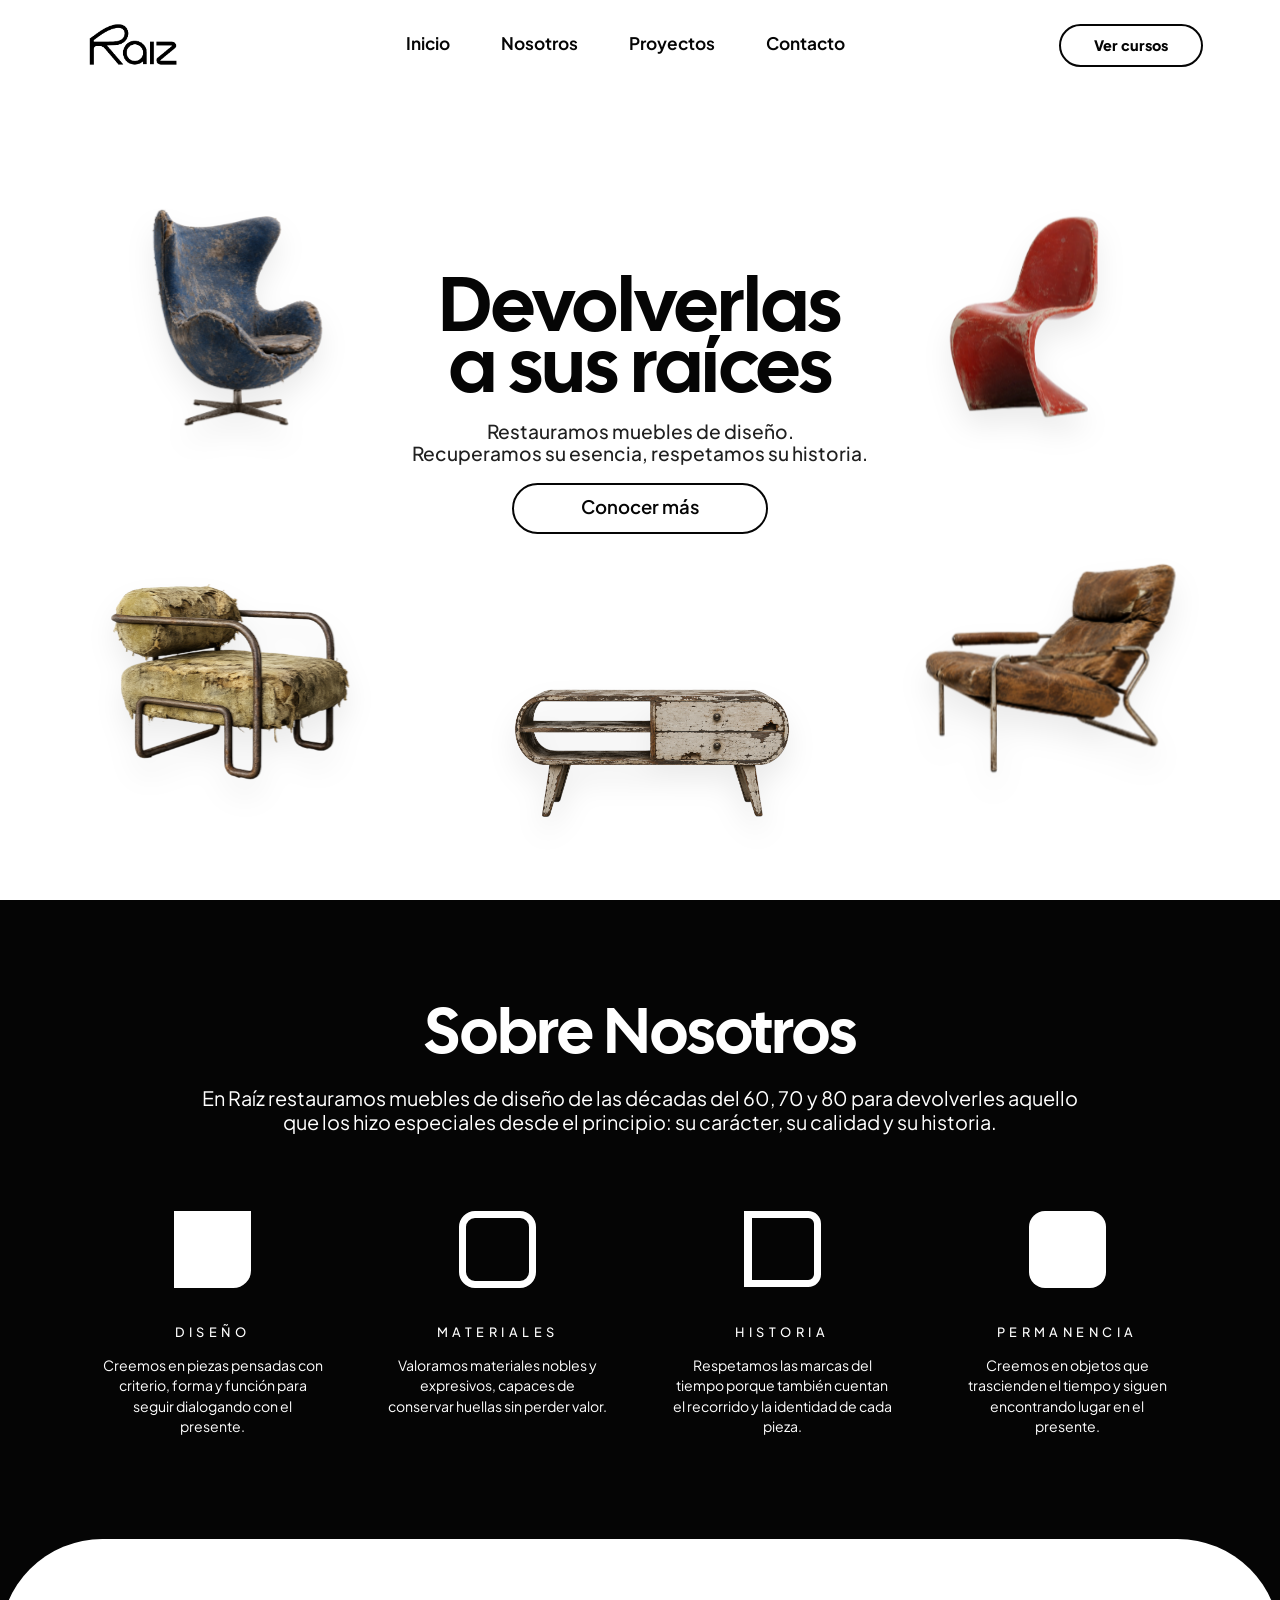
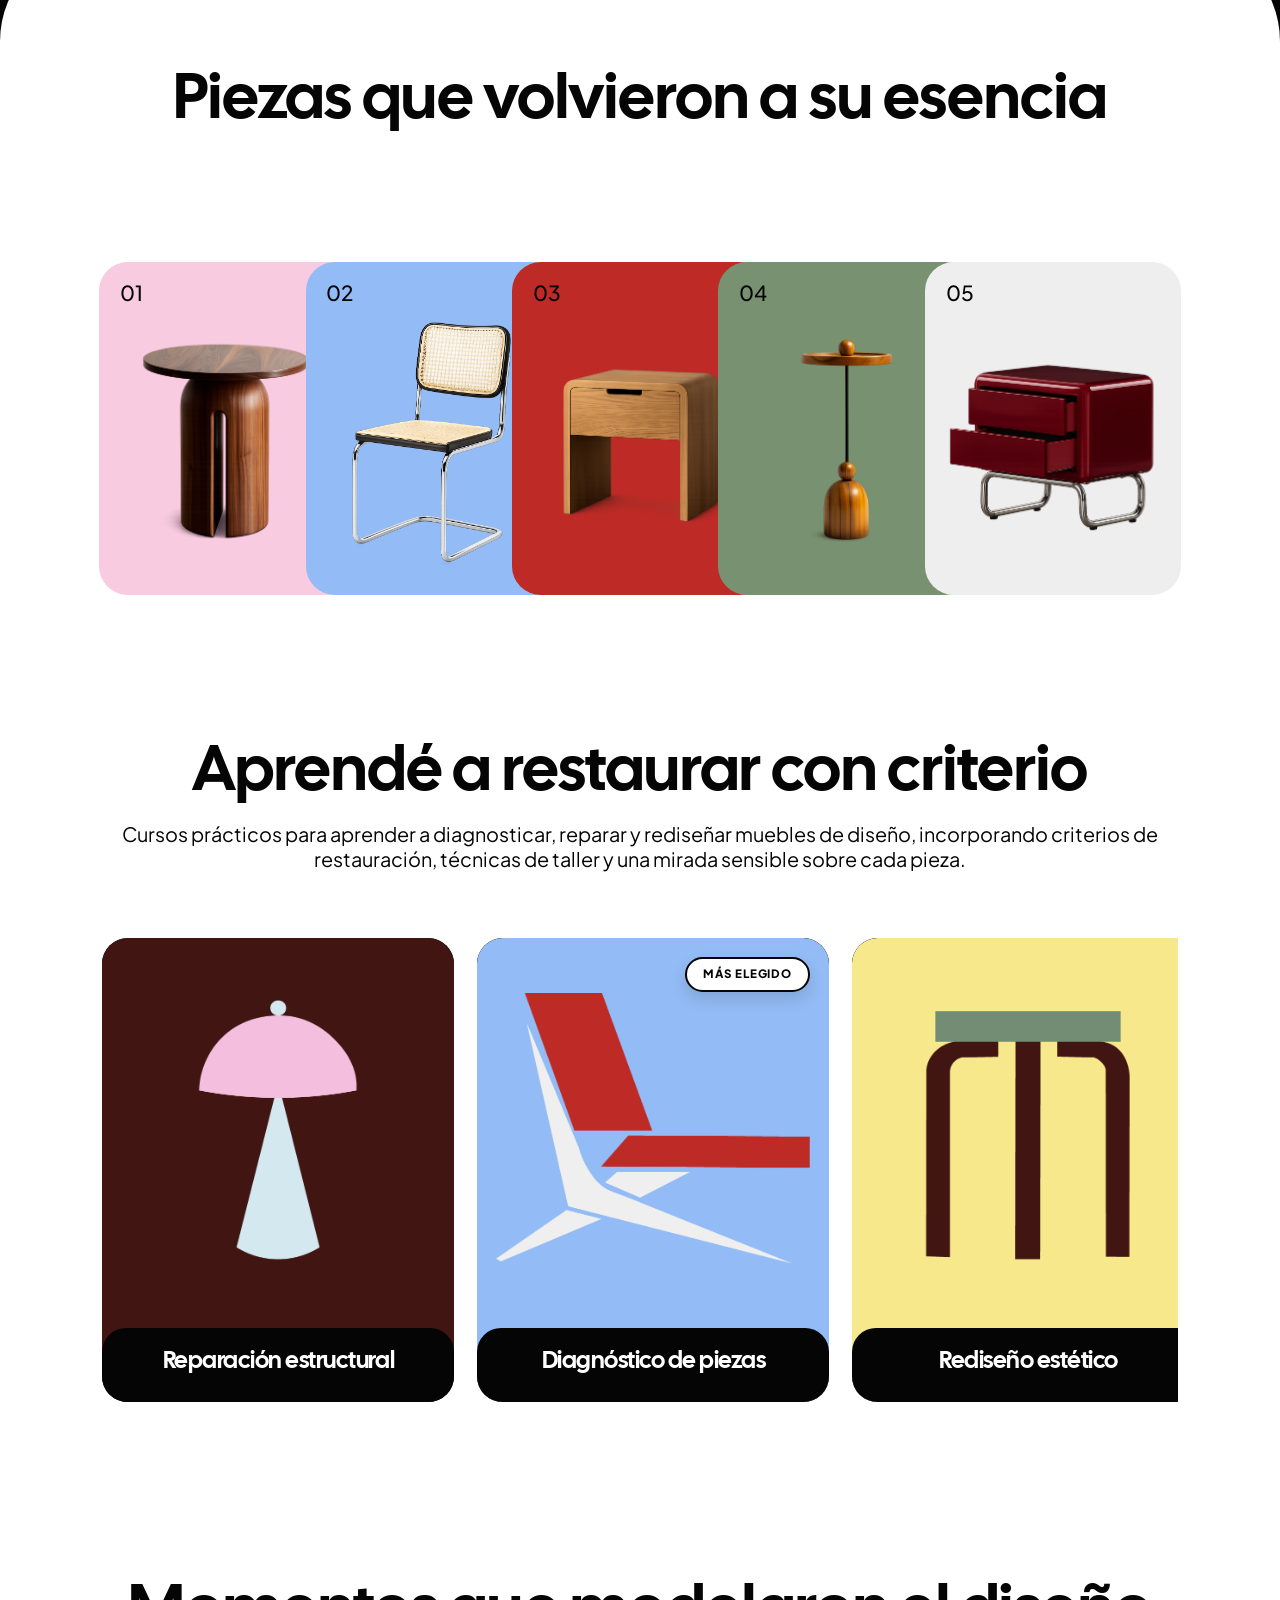
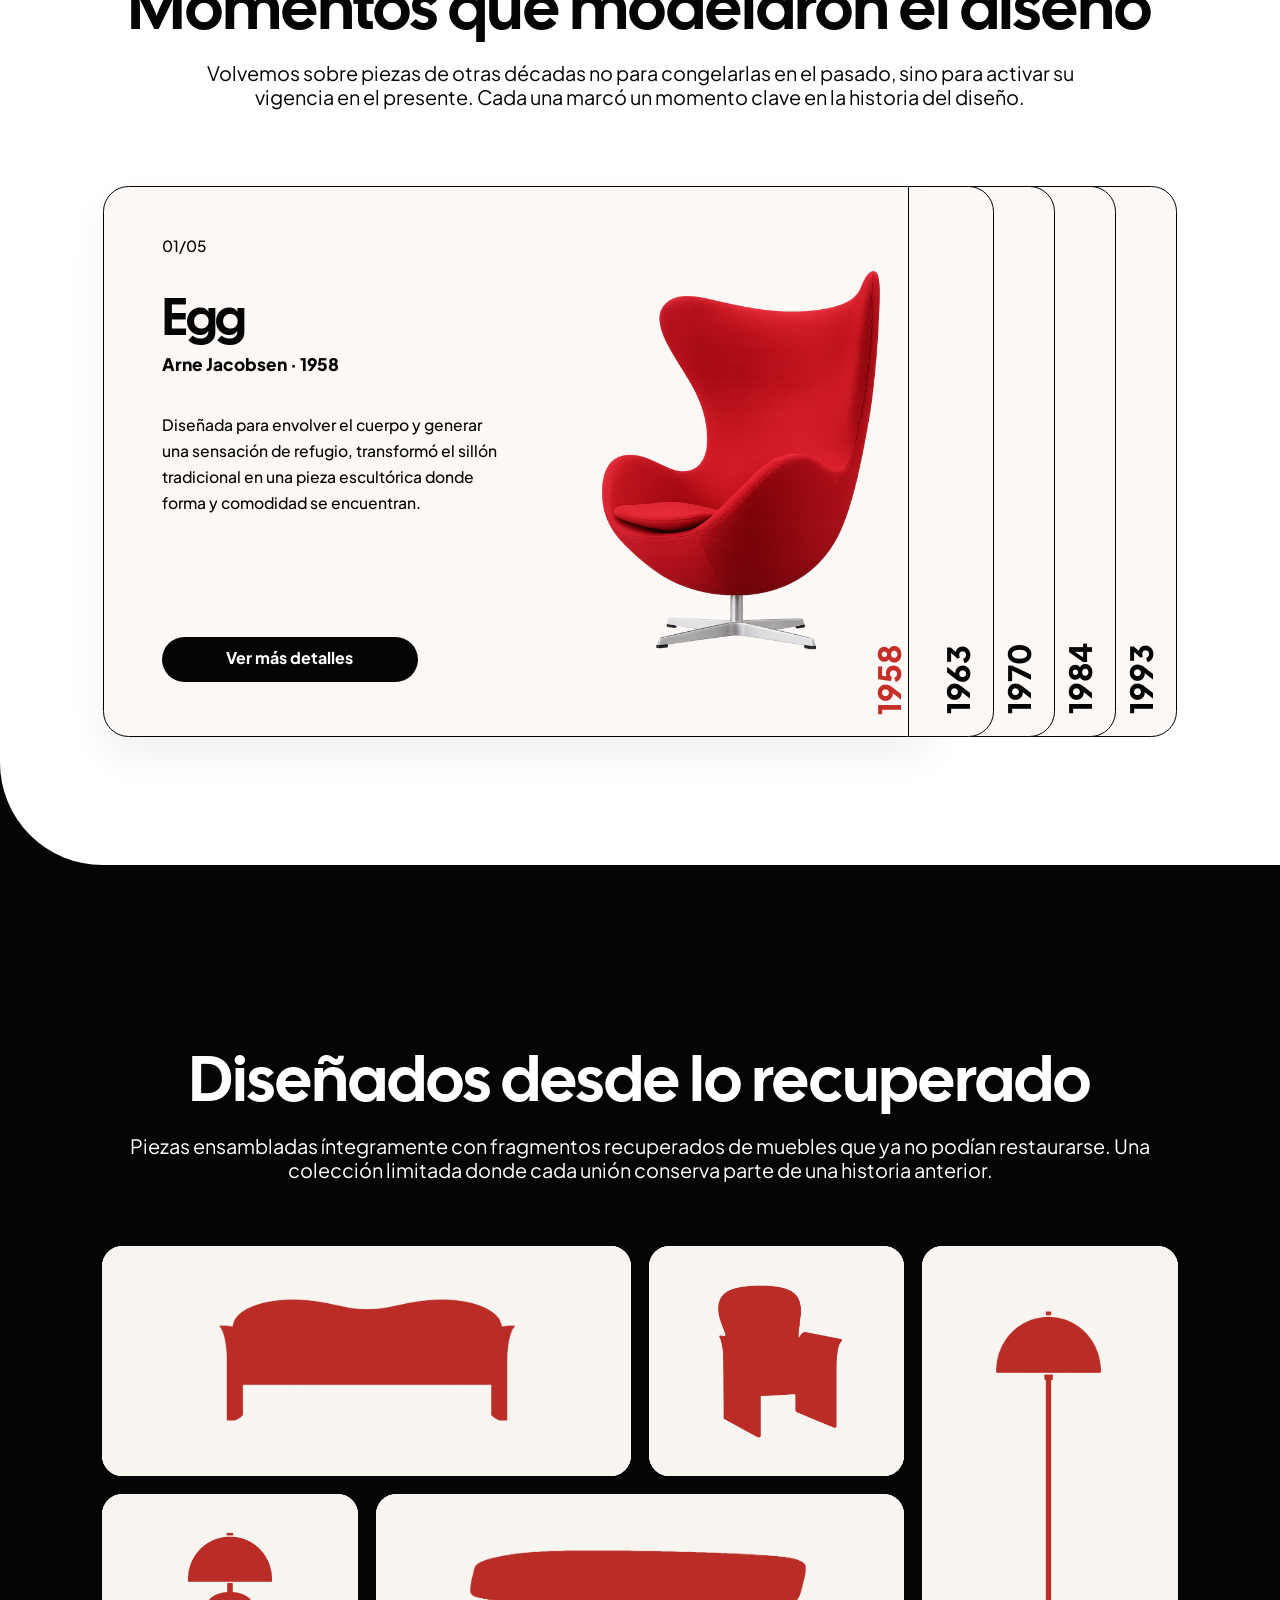
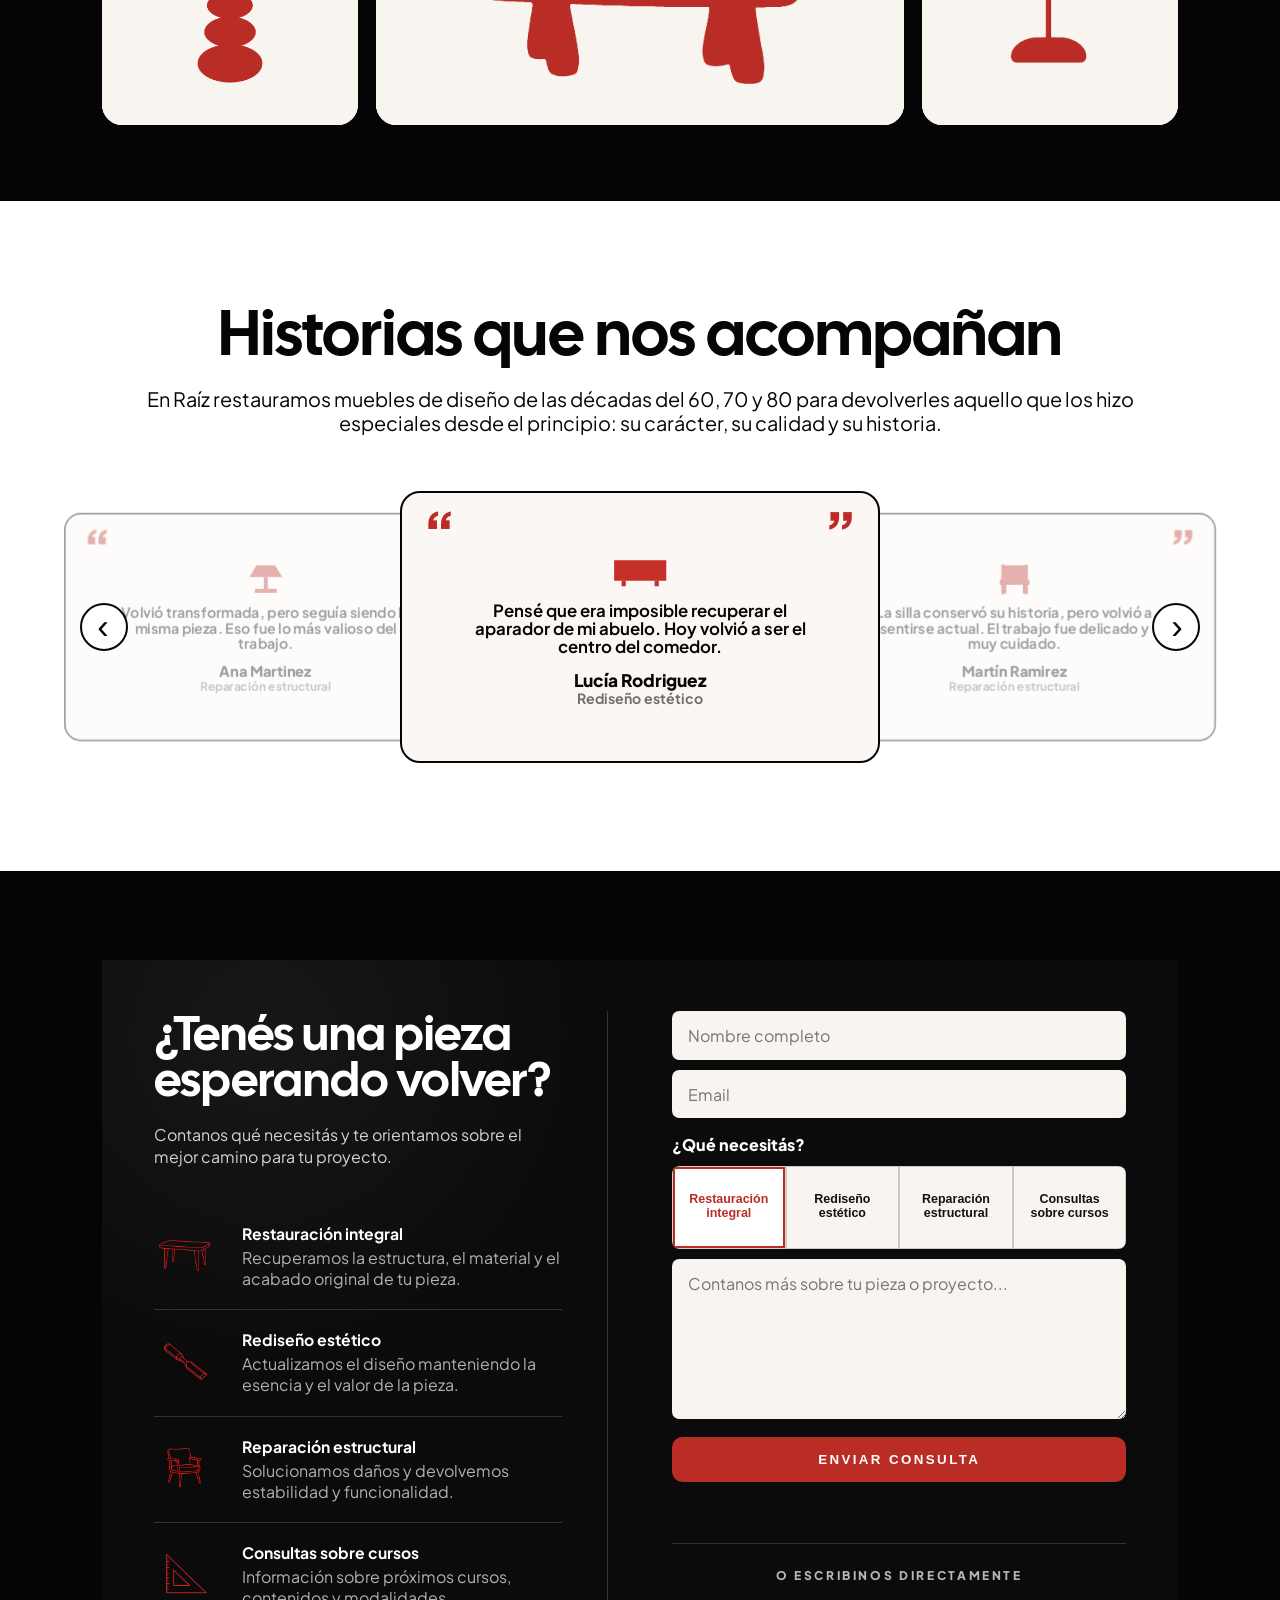
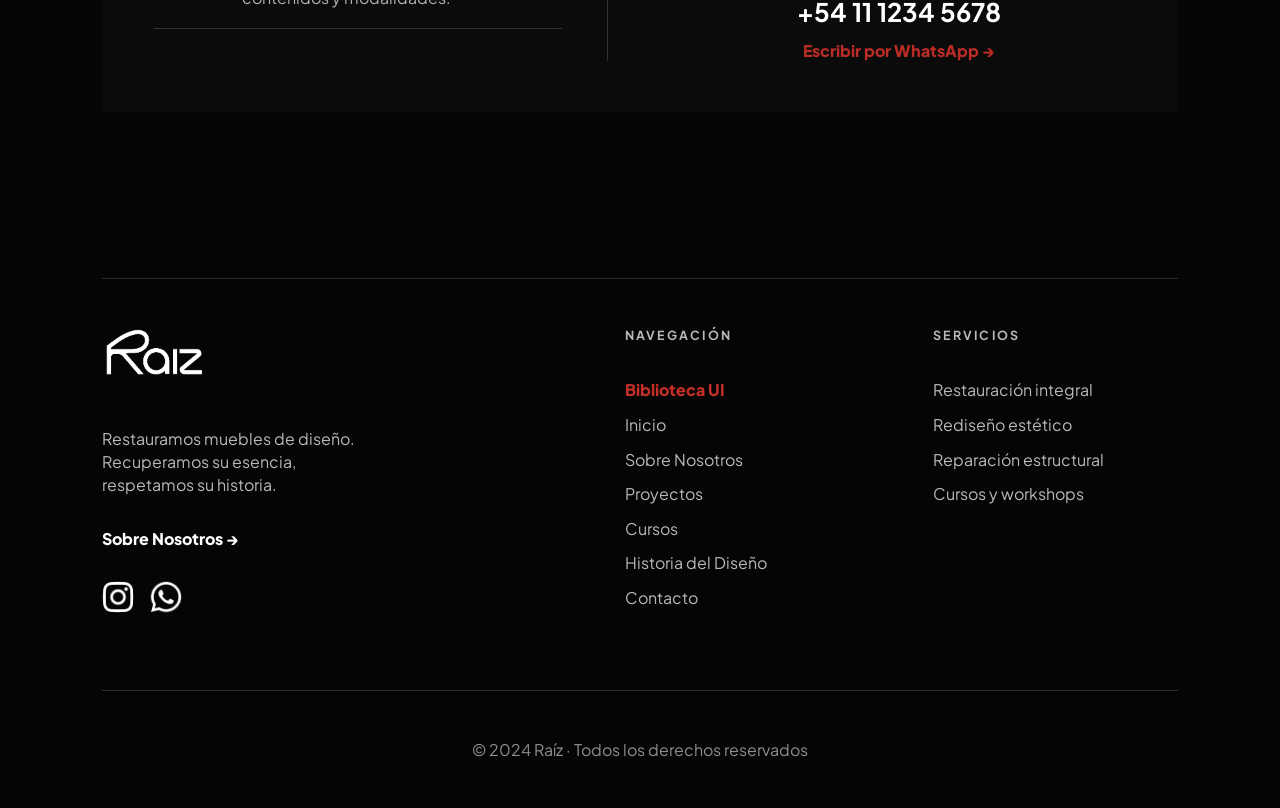
==== commit ad30031b: "/" ====
--- a/index.html
+++ b/index.html
@@ -7,7 +7,7 @@
     <link rel="preconnect" href="https://fonts.googleapis.com" />
 <link rel="preconnect" href="https://fonts.gstatic.com" crossorigin />
 
-/>
+
     <link rel="stylesheet" href="styles.css" />
     <link rel="preconnect" href="https://fonts.googleapis.com" />
     <link rel="preconnect" href="https://fonts.gstatic.com" crossorigin />
--- a/styles.css
+++ b/styles.css
@@ -5241,4 +5241,37 @@
     max-width: 31rem;
     padding-inline: 0.5rem;
   }
+}
+
+/* =========================================
+   HISTORY HOME — CORRECCIÓN PARA iOS
+   ========================================= */
+
+.history .timeline-panel__button,
+.history .timeline-panel__button:hover,
+.history .timeline-panel__button:focus,
+.history .timeline-panel__button:active {
+  appearance: none;
+  -webkit-appearance: none;
+  color: #050505 !important;
+  font-family: "Plus Jakarta Sans", sans-serif !important;
+  -webkit-text-fill-color: #050505 !important;
+  -webkit-tap-highlight-color: transparent;
+}
+
+/* Años de las pestañas */
+.history .timeline-panel__year {
+  color: #050505 !important;
+  font-family: "Plus Jakarta Sans", sans-serif !important;
+  font-weight: 800;
+  -webkit-text-fill-color: #050505 !important;
+}
+
+/* Año de la pestaña abierta */
+.history .timeline-panel.is-active .timeline-panel__year,
+.history .timeline-panel__active-year {
+  color: #c52f28 !important;
+  font-family: "Plus Jakarta Sans", sans-serif !important;
+  font-weight: 800;
+  -webkit-text-fill-color: #c52f28 !important;
 }
